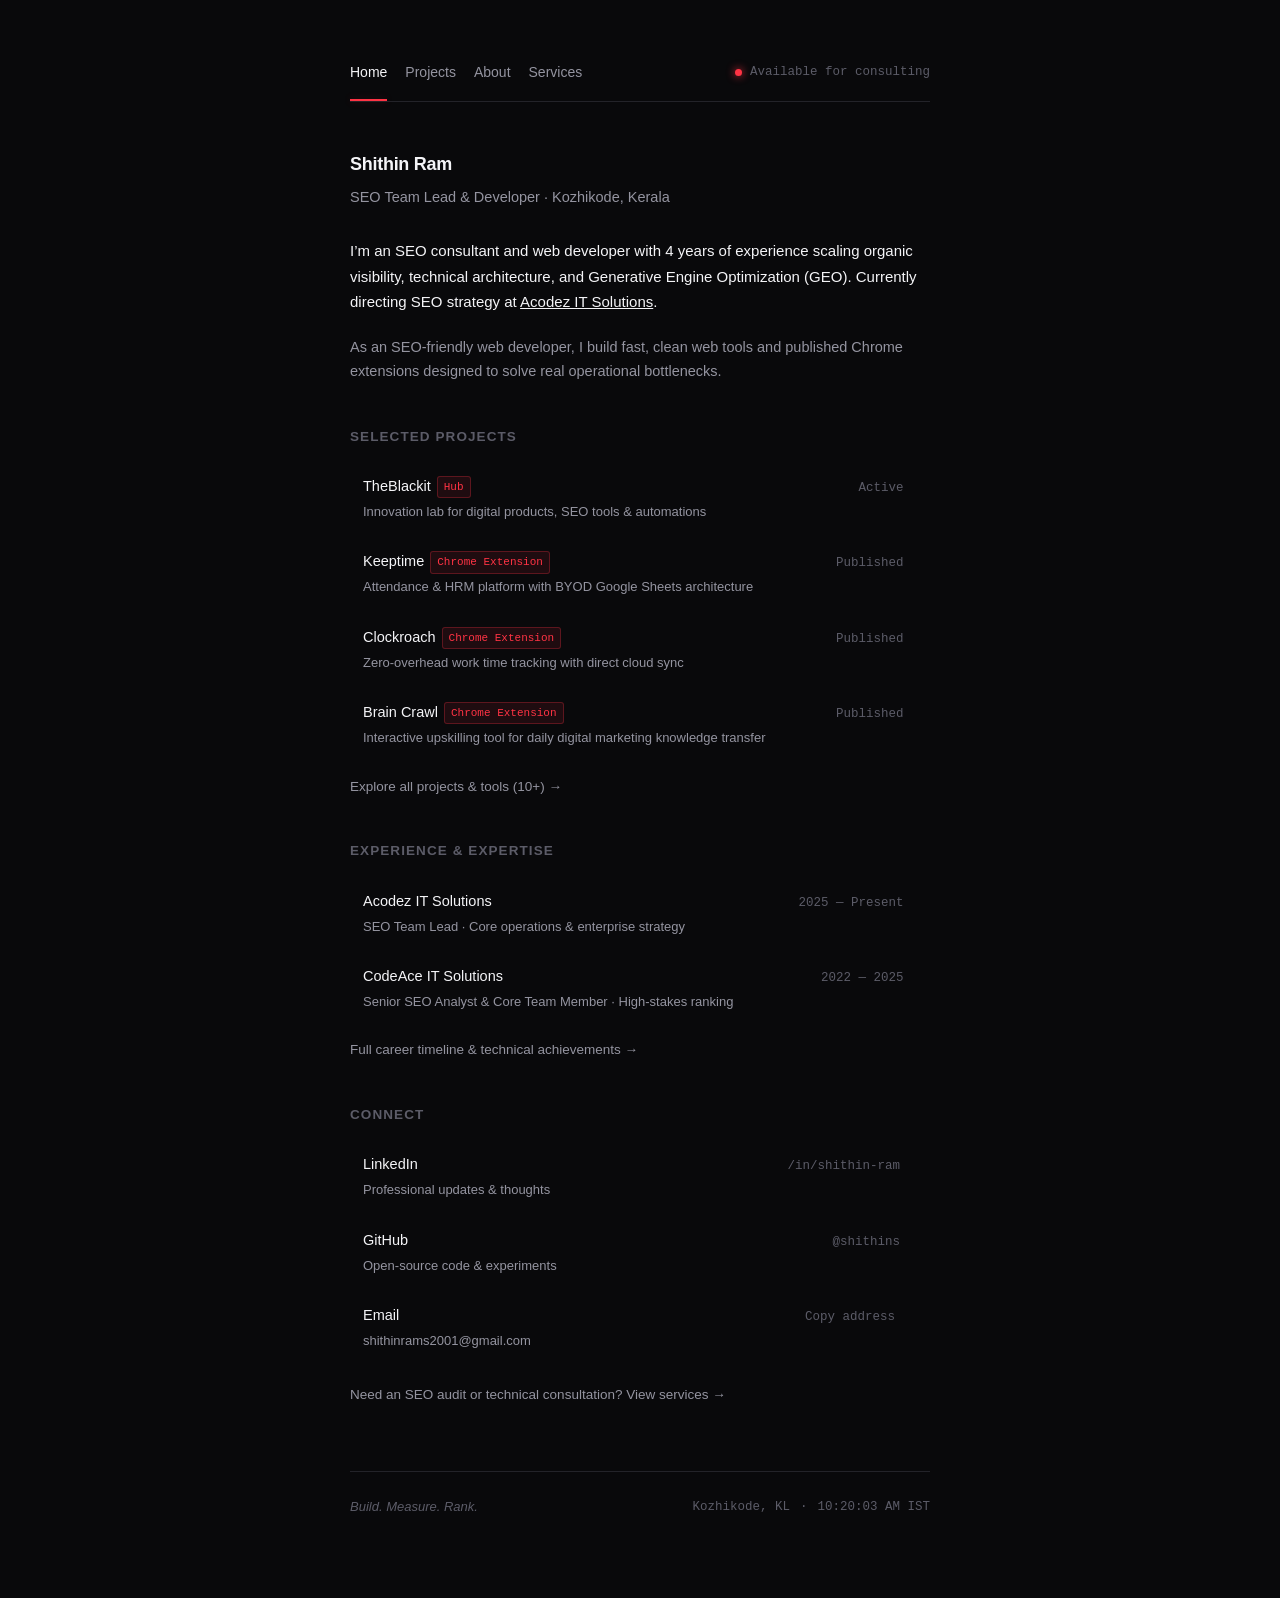
==== index.html @ 5d9d6dfb "Initial commit: Minimalist portfolio & SEO authority website" ====
<!DOCTYPE html>
<html lang="en">
<head>
  <meta charset="UTF-8">
  <meta name="viewport" content="width=device-width, initial-scale=1.0">
  <title>Shithin Ram — SEO Consultant &amp; Web Developer</title>
  <meta name="description" content="SEO consultant and web developer based in Kerala. Specializing in technical SEO, Core Web Vitals, Generative Engine Optimization (GEO), and building lightweight web tools.">
  <meta name="keywords" content="SEO Expert in Kerala, SEO Consultant, Best SEO Expert in Kerala, Website developer, SEO-friendly web developer, Technical SEO Kerala">
  <meta name="author" content="Shithin Ram S">
  <meta name="robots" content="index, follow, max-snippet:-1, max-image-preview:large, max-video-preview:-1">
  
  <!-- Canonical & Social Meta -->
  <link rel="canonical" href="https://shithin.com/">
  <meta property="og:locale" content="en_US">
  <meta property="og:type" content="website">
  <meta property="og:title" content="Shithin Ram — SEO Consultant &amp; Web Developer">
  <meta property="og:description" content="SEO consultant and web developer based in Kerala. Specializing in technical SEO, Core Web Vitals, Generative Engine Optimization (GEO), and building lightweight web tools.">
  <meta property="og:url" content="https://shithin.com/">
  <meta property="og:site_name" content="Shithin Ram">
  
  <meta name="twitter:card" content="summary">
  <meta name="twitter:title" content="Shithin Ram — SEO Consultant &amp; Web Developer">
  <meta name="twitter:description" content="SEO consultant and web developer based in Kerala. Specializing in technical SEO, Core Web Vitals, Generative Engine Optimization (GEO), and building lightweight web tools.">
  
  <link rel="icon" type="image/svg+xml" href="assets/favicon.svg">
  <link rel="stylesheet" href="css/style.css">

  <!-- JSON-LD Structured Data for Search Engines & GEO -->
  <script type="application/ld+json">
  {
    "@context": "https://schema.org",
    "@graph": [
      {
        "@type": "Person",
        "@id": "https://shithin.com/#person",
        "name": "Shithin Ram",
        "jobTitle": "SEO Consultant & Web Developer",
        "description": "SEO consultant and web developer based in Kerala with 4 years of experience in technical SEO, Core Web Vitals, and AI search optimization.",
        "url": "https://shithin.com",
        "address": {
          "@type": "PostalAddress",
          "addressLocality": "Kozhikode",
          "addressRegion": "Kerala",
          "addressCountry": "India"
        },
        "sameAs": [
          "https://github.com/shithins/",
          "https://www.linkedin.com/in/shithin-ram-158327246/"
        ],
        "knowsAbout": [
          "Search Engine Optimization",
          "Technical SEO",
          "Generative Engine Optimization",
          "Core Web Vitals",
          "Web Development",
          "Chrome Extension Development"
        ]
      },
      {
        "@type": "WebSite",
        "@id": "https://shithin.com/#website",
        "url": "https://shithin.com",
        "name": "Shithin Ram",
        "description": "SEO consultant and web developer based in Kerala.",
        "publisher": {
          "@id": "https://shithin.com/#person"
        }
      }
    ]
  }
  </script>
</head>
<body>

  <main>
    <!-- Navigation -->
    <nav class="site-nav" aria-label="Main Navigation">
      <ul class="nav-links">
        <li><a href="index.html" class="nav-link active">Home</a></li>
        <li><a href="projects.html" class="nav-link">Projects</a></li>
        <li><a href="about.html" class="nav-link">About</a></li>
        <li><a href="services.html" class="nav-link">Services</a></li>
      </ul>
      <div class="nav-status">
        <span class="pulse-dot" aria-hidden="true"></span>
        <span>Available for consulting</span>
      </div>
    </nav>

    <!-- Header / Hero -->
    <header>
      <h1>Shithin Ram</h1>
      <p class="subtitle">
        SEO Team Lead &amp; Developer · Kozhikode, Kerala
      </p>
    </header>

    <!-- Minimal Intro -->
    <section aria-labelledby="intro-heading">
      <p class="lead">
        I’m an <strong>SEO consultant</strong> and <strong>web developer</strong> with 4 years of experience scaling organic visibility, technical architecture, and Generative Engine Optimization (GEO). Currently directing SEO strategy at <a href="https://acodez.in" target="_blank" rel="noopener noreferrer">Acodez IT Solutions</a>.
      </p>
      <p>
        As an SEO-friendly web developer, I build fast, clean web tools and published Chrome extensions designed to solve real operational bottlenecks.
      </p>
    </section>

    <!-- Selected Highlights -->
    <section aria-labelledby="selected-projects-heading">
      <h2 id="selected-projects-heading" class="section-title">Selected Projects</h2>
      <ul class="item-list">
        <li>
          <a href="projects.html#theblackit" class="item-row">
            <div class="item-left">
              <span class="item-title">
                TheBlackit
                <span class="item-tag">Hub</span>
              </span>
              <span class="item-subtitle">Innovation lab for digital products, SEO tools &amp; automations</span>
            </div>
            <div class="item-right">
              <span>Active</span>
              <span class="item-arrow">→</span>
            </div>
          </a>
        </li>
        <li>
          <a href="projects.html#keeptime" class="item-row">
            <div class="item-left">
              <span class="item-title">
                Keeptime
                <span class="item-tag">Chrome Extension</span>
              </span>
              <span class="item-subtitle">Attendance &amp; HRM platform with BYOD Google Sheets architecture</span>
            </div>
            <div class="item-right">
              <span>Published</span>
              <span class="item-arrow">→</span>
            </div>
          </a>
        </li>
        <li>
          <a href="projects.html#clockroach" class="item-row">
            <div class="item-left">
              <span class="item-title">
                Clockroach
                <span class="item-tag">Chrome Extension</span>
              </span>
              <span class="item-subtitle">Zero-overhead work time tracking with direct cloud sync</span>
            </div>
            <div class="item-right">
              <span>Published</span>
              <span class="item-arrow">→</span>
            </div>
          </a>
        </li>
        <li>
          <a href="projects.html#brain-crawl" class="item-row">
            <div class="item-left">
              <span class="item-title">
                Brain Crawl
                <span class="item-tag">Chrome Extension</span>
              </span>
              <span class="item-subtitle">Interactive upskilling tool for daily digital marketing knowledge transfer</span>
            </div>
            <div class="item-right">
              <span>Published</span>
              <span class="item-arrow">→</span>
            </div>
          </a>
        </li>
      </ul>

      <div class="section-action">
        <a href="projects.html" class="action-link">
          Explore all projects &amp; tools (10+) →
        </a>
      </div>
    </section>

    <!-- Experience & Background Teaser -->
    <section aria-labelledby="experience-heading">
      <h2 id="experience-heading" class="section-title">Experience &amp; Expertise</h2>
      <ul class="item-list">
        <li>
          <a href="about.html" class="item-row">
            <div class="item-left">
              <span class="item-title">Acodez IT Solutions</span>
              <span class="item-subtitle">SEO Team Lead · Core operations &amp; enterprise strategy</span>
            </div>
            <div class="item-right">
              <span>2025 — Present</span>
              <span class="item-arrow">→</span>
            </div>
          </a>
        </li>
        <li>
          <a href="about.html" class="item-row">
            <div class="item-left">
              <span class="item-title">CodeAce IT Solutions</span>
              <span class="item-subtitle">Senior SEO Analyst &amp; Core Team Member · High-stakes ranking</span>
            </div>
            <div class="item-right">
              <span>2022 — 2025</span>
              <span class="item-arrow">→</span>
            </div>
          </a>
        </li>
      </ul>

      <div class="section-action">
        <a href="about.html" class="action-link">
          Full career timeline &amp; technical achievements →
        </a>
      </div>
    </section>

    <!-- Connect / Contact -->
    <section aria-labelledby="connect-heading">
      <h2 id="connect-heading" class="section-title">Connect</h2>
      <ul class="item-list">
        <li>
          <a href="https://www.linkedin.com/in/shithin-ram-158327246/" target="_blank" rel="noopener noreferrer" class="item-row">
            <div class="item-left">
              <span class="item-title">LinkedIn</span>
              <span class="item-subtitle">Professional updates &amp; thoughts</span>
            </div>
            <div class="item-right">
              <span>/in/shithin-ram</span>
              <span class="item-arrow">↗</span>
            </div>
          </a>
        </li>
        <li>
          <a href="https://github.com/shithins/" target="_blank" rel="noopener noreferrer" class="item-row">
            <div class="item-left">
              <span class="item-title">GitHub</span>
              <span class="item-subtitle">Open-source code &amp; experiments</span>
            </div>
            <div class="item-right">
              <span>@shithins</span>
              <span class="item-arrow">↗</span>
            </div>
          </a>
        </li>
        <li>
          <a href="mailto:shithinrams2001@gmail.com" class="item-row" data-copy="shithinrams2001@gmail.com" data-label="email address">
            <div class="item-left">
              <span class="item-title">Email</span>
              <span class="item-subtitle">shithinrams2001@gmail.com</span>
            </div>
            <div class="item-right">
              <span>Copy address</span>
              <span class="item-arrow">📋</span>
            </div>
          </a>
        </li>
      </ul>

      <div class="section-action" style="margin-top: 20px;">
        <a href="services.html" class="action-link">
          Need an SEO audit or technical consultation? View services →
        </a>
      </div>
    </section>

    <!-- Minimal Footer -->
    <footer>
      <p class="footer-quote">Build. Measure. Rank.</p>
      <div class="footer-right">
        <span>Kozhikode, KL</span>
        <span>·</span>
        <span class="footer-clock" id="kerala-clock">--:-- IST</span>
      </div>
    </footer>
  </main>

  <!-- Toast Notification -->
  <div id="toast" role="status" aria-live="polite"></div>

  <script src="js/main.js"></script>
</body>
</html>
---- css/style.css ----
/* ==========================================================================
   Shithin Ram — Personal Website & Portfolio
   Theme: Minimalist Obsidian & Crimson Red
   ========================================================================== */

:root {
  --bg: #09090b;
  --bg-subtle: #111114;
  --surface: #16161a;
  --surface-hover: #1c1c22;
  --border: #232329;
  --border-hover: #35353e;
  --text: #f4f4f7;
  --text-muted: #9494a0;
  --text-faint: #5c5c68;
  --accent-red: #ff3344;
  --accent-red-hover: #ff4d5c;
  --accent-red-faint: rgba(255, 51, 68, 0.09);
  --accent-red-border: rgba(255, 51, 68, 0.28);
  --accent-red-glow: rgba(255, 51, 68, 0.2);
  --font-sans: -apple-system, BlinkMacSystemFont, "Segoe UI", Roboto, "Helvetica Neue", Arial, sans-serif;
  --font-mono: ui-monospace, SFMono-Regular, Menlo, Monaco, Consolas, monospace;
  --max-width: 580px;
  --transition: all 0.18s cubic-bezier(0.16, 1, 0.3, 1);
}

*, *::before, *::after {
  box-sizing: border-box;
  margin: 0;
  padding: 0;
}

html {
  background-color: var(--bg);
  color: var(--text);
  font-family: var(--font-sans);
  font-size: 15px;
  line-height: 1.65;
  -webkit-font-smoothing: antialiased;
  -moz-osx-font-smoothing: grayscale;
  text-rendering: optimizeLegibility;
}

body {
  min-height: 100vh;
  padding: 60px 24px 80px;
  display: flex;
  flex-direction: column;
}

main {
  max-width: var(--max-width);
  width: 100%;
  margin: 0 auto;
  flex: 1;
}

/* --------------------------------------------------------------------------
   Top Navigation
   -------------------------------------------------------------------------- */
.site-nav {
  display: flex;
  align-items: center;
  justify-content: space-between;
  margin-bottom: 48px;
  padding-bottom: 16px;
  border-bottom: 1px solid var(--border);
}

.nav-links {
  display: flex;
  align-items: center;
  gap: 18px;
  list-style: none;
}

.nav-link {
  color: var(--text-muted);
  text-decoration: none;
  font-size: 14px;
  font-weight: 500;
  transition: var(--transition);
  position: relative;
  padding: 4px 0;
}

.nav-link:hover {
  color: var(--text);
}

.nav-link.active {
  color: var(--text);
}

.nav-link.active::after {
  content: "";
  position: absolute;
  bottom: -17px;
  left: 0;
  right: 0;
  height: 2px;
  background-color: var(--accent-red);
  box-shadow: 0 0 8px var(--accent-red-glow);
}

.nav-status {
  display: flex;
  align-items: center;
  gap: 8px;
  font-size: 12.5px;
  color: var(--text-faint);
  font-family: var(--font-mono);
}

.pulse-dot {
  width: 7px;
  height: 7px;
  border-radius: 50%;
  background-color: var(--accent-red);
  box-shadow: 0 0 8px var(--accent-red);
  animation: pulse-ring 2.4s infinite ease-in-out;
}

@keyframes pulse-ring {
  0% {
    transform: scale(0.95);
    box-shadow: 0 0 0 0 rgba(255, 51, 68, 0.7);
  }
  70% {
    transform: scale(1.1);
    box-shadow: 0 0 0 6px rgba(255, 51, 68, 0);
  }
  100% {
    transform: scale(0.95);
    box-shadow: 0 0 0 0 rgba(255, 51, 68, 0);
  }
}

/* --------------------------------------------------------------------------
   Typography & Sections
   -------------------------------------------------------------------------- */
h1 {
  font-size: 18px;
  font-weight: 600;
  letter-spacing: -0.015em;
  color: var(--text);
  margin-bottom: 6px;
}

.subtitle {
  font-size: 14.5px;
  color: var(--text-muted);
  margin-bottom: 28px;
}

.subtitle a {
  color: var(--text);
  text-decoration: none;
  border-bottom: 1px solid var(--border-hover);
  transition: var(--transition);
}

.subtitle a:hover {
  border-color: var(--accent-red);
  color: var(--accent-red);
}

h2.section-title {
  font-size: 13.5px;
  text-transform: uppercase;
  letter-spacing: 0.08em;
  font-weight: 600;
  color: var(--text-faint);
  margin-top: 42px;
  margin-bottom: 16px;
}

p {
  color: var(--text-muted);
  font-size: 14.5px;
  line-height: 1.7;
  margin-bottom: 20px;
}

p.lead {
  color: var(--text);
  font-size: 15px;
}

p strong {
  color: var(--text);
  font-weight: 500;
}

a {
  color: inherit;
  transition: var(--transition);
}

.accent-text {
  color: var(--accent-red);
}

/* --------------------------------------------------------------------------
   Item Lists (ilyasy & far.hn style minimal rows)
   -------------------------------------------------------------------------- */
.item-list {
  list-style: none;
  display: flex;
  flex-direction: column;
  gap: 6px;
}

.item-row {
  display: flex;
  justify-content: space-between;
  align-items: baseline;
  padding: 10px 12px;
  border-radius: 6px;
  text-decoration: none;
  transition: var(--transition);
  background-color: transparent;
  border: 1px solid transparent;
}

.item-row:hover {
  background-color: var(--bg-subtle);
  border-color: var(--border);
}

.item-left {
  display: flex;
  flex-direction: column;
  gap: 2px;
}

.item-title {
  font-size: 14.5px;
  font-weight: 500;
  color: var(--text);
  display: inline-flex;
  align-items: center;
  gap: 6px;
}

.item-row:hover .item-title {
  color: var(--accent-red);
}

.item-tag {
  font-size: 11px;
  font-family: var(--font-mono);
  padding: 1px 6px;
  border-radius: 3px;
  background-color: var(--accent-red-faint);
  color: var(--accent-red);
  border: 1px solid var(--accent-red-border);
}

.item-subtitle {
  font-size: 13px;
  color: var(--text-muted);
}

.item-right {
  font-size: 12.5px;
  color: var(--text-faint);
  font-family: var(--font-mono);
  white-space: nowrap;
  margin-left: 16px;
  text-align: right;
  display: flex;
  align-items: center;
  gap: 6px;
}

.item-arrow {
  display: inline-block;
  opacity: 0;
  transform: translateX(-4px);
  transition: var(--transition);
  color: var(--accent-red);
}

.item-row:hover .item-arrow {
  opacity: 1;
  transform: translateX(0);
}

/* Section Link Footer */
.section-action {
  margin-top: 14px;
  margin-bottom: 10px;
}

.action-link {
  display: inline-flex;
  align-items: center;
  gap: 6px;
  font-size: 13.5px;
  color: var(--text-muted);
  text-decoration: none;
  font-weight: 500;
  transition: var(--transition);
}

.action-link:hover {
  color: var(--accent-red);
  transform: translateX(2px);
}

/* --------------------------------------------------------------------------
   Cards & Content Blocks (for Projects, About, Services)
   -------------------------------------------------------------------------- */
.project-card {
  padding: 16px 18px;
  border-radius: 8px;
  background-color: var(--bg-subtle);
  border: 1px solid var(--border);
  margin-bottom: 14px;
  transition: var(--transition);
}

.project-card:hover {
  border-color: var(--border-hover);
  background-color: var(--surface);
}

.project-header {
  display: flex;
  align-items: center;
  justify-content: space-between;
  margin-bottom: 8px;
}

.project-name {
  font-size: 15px;
  font-weight: 600;
  color: var(--text);
  display: flex;
  align-items: center;
  gap: 8px;
}

.project-badge {
  font-size: 11px;
  font-family: var(--font-mono);
  color: var(--accent-red);
  background: var(--accent-red-faint);
  padding: 2px 7px;
  border-radius: 4px;
  border: 1px solid var(--accent-red-border);
}

.project-desc {
  font-size: 13.5px;
  color: var(--text-muted);
  line-height: 1.6;
  margin-bottom: 12px;
}

.project-tech {
  display: flex;
  flex-wrap: wrap;
  gap: 6px;
  margin-bottom: 8px;
}

.tech-pill {
  font-size: 11.5px;
  color: var(--text-faint);
  background-color: var(--bg);
  border: 1px solid var(--border);
  padding: 2px 8px;
  border-radius: 4px;
  font-family: var(--font-mono);
}

.project-links {
  display: flex;
  align-items: center;
  gap: 14px;
  font-size: 12.5px;
}

.project-link {
  color: var(--text-muted);
  text-decoration: none;
  display: inline-flex;
  align-items: center;
  gap: 4px;
}

.project-link:hover {
  color: var(--accent-red);
}

/* --------------------------------------------------------------------------
   Timeline (Experience & About)
   -------------------------------------------------------------------------- */
.timeline {
  display: flex;
  flex-direction: column;
  gap: 24px;
  margin-top: 16px;
  margin-bottom: 32px;
  position: relative;
  padding-left: 18px;
}

.timeline::before {
  content: "";
  position: absolute;
  top: 6px;
  bottom: 6px;
  left: 3px;
  width: 1px;
  background-color: var(--border);
}

.timeline-item {
  position: relative;
}

.timeline-item::before {
  content: "";
  position: absolute;
  left: -19px;
  top: 6px;
  width: 7px;
  height: 7px;
  border-radius: 50%;
  background-color: var(--border-hover);
  border: 1px solid var(--bg);
  transition: var(--transition);
}

.timeline-item.active::before {
  background-color: var(--accent-red);
  box-shadow: 0 0 6px var(--accent-red);
}

.timeline-role {
  font-size: 15px;
  font-weight: 600;
  color: var(--text);
  margin-bottom: 2px;
}

.timeline-company {
  font-size: 13.5px;
  color: var(--text-muted);
  margin-bottom: 6px;
}

.timeline-date {
  font-size: 12px;
  color: var(--text-faint);
  font-family: var(--font-mono);
  margin-bottom: 10px;
}

.timeline-points {
  list-style: none;
  display: flex;
  flex-direction: column;
  gap: 6px;
}

.timeline-points li {
  font-size: 13.5px;
  color: var(--text-muted);
  line-height: 1.6;
  position: relative;
  padding-left: 14px;
}

.timeline-points li::before {
  content: "—";
  position: absolute;
  left: 0;
  color: var(--text-faint);
}

/* --------------------------------------------------------------------------
   Skills Grid & Services List
   -------------------------------------------------------------------------- */
.skills-group {
  margin-bottom: 28px;
}

.skills-group-title {
  font-size: 13.5px;
  font-weight: 600;
  color: var(--text);
  margin-bottom: 8px;
  display: flex;
  align-items: center;
  gap: 8px;
}

.skills-tags {
  display: flex;
  flex-wrap: wrap;
  gap: 6px;
}

.skill-tag {
  font-size: 12px;
  color: var(--text-muted);
  background-color: var(--bg-subtle);
  border: 1px solid var(--border);
  padding: 4px 10px;
  border-radius: 5px;
  transition: var(--transition);
}

.skill-tag:hover {
  border-color: var(--accent-red-border);
  color: var(--text);
}

/* Service Offering Card */
.service-block {
  padding: 18px 20px;
  border-radius: 8px;
  background-color: var(--bg-subtle);
  border: 1px solid var(--border);
  margin-bottom: 16px;
}

.service-title {
  font-size: 15px;
  font-weight: 600;
  color: var(--text);
  margin-bottom: 6px;
}

.service-desc {
  font-size: 13.5px;
  color: var(--text-muted);
  margin-bottom: 12px;
  line-height: 1.6;
}

.service-deliverables {
  list-style: none;
  display: flex;
  flex-direction: column;
  gap: 5px;
  font-size: 13px;
  color: var(--text-faint);
}

.service-deliverables li {
  position: relative;
  padding-left: 16px;
}

.service-deliverables li::before {
  content: "✓";
  position: absolute;
  left: 0;
  color: var(--accent-red);
  font-size: 11px;
}

/* --------------------------------------------------------------------------
   Contact & Connect Row
   -------------------------------------------------------------------------- */
.contact-box {
  background-color: var(--bg-subtle);
  border: 1px solid var(--border);
  border-radius: 8px;
  padding: 18px 20px;
  margin-top: 24px;
}

.contact-row {
  display: flex;
  align-items: center;
  justify-content: space-between;
  gap: 12px;
}

.contact-info {
  display: flex;
  flex-direction: column;
  gap: 2px;
}

.contact-label {
  font-size: 12px;
  font-family: var(--font-mono);
  color: var(--text-faint);
  text-transform: uppercase;
  letter-spacing: 0.05em;
}

.contact-value {
  font-size: 14px;
  font-weight: 500;
  color: var(--text);
}

.copy-btn {
  background: var(--surface);
  border: 1px solid var(--border);
  color: var(--text-muted);
  padding: 6px 12px;
  border-radius: 5px;
  font-size: 12.5px;
  font-family: var(--font-sans);
  cursor: pointer;
  transition: var(--transition);
  display: inline-flex;
  align-items: center;
  gap: 6px;
}

.copy-btn:hover {
  background: var(--surface-hover);
  border-color: var(--accent-red-border);
  color: var(--accent-red);
}

/* --------------------------------------------------------------------------
   Footer
   -------------------------------------------------------------------------- */
footer {
  max-width: var(--max-width);
  width: 100%;
  margin: 64px auto 0;
  padding-top: 24px;
  border-top: 1px solid var(--border);
  display: flex;
  align-items: center;
  justify-content: space-between;
  font-size: 13px;
  color: var(--text-faint);
}

.footer-quote {
  font-style: italic;
  font-size: 13px;
  color: var(--text-faint);
  margin: 0;
}

.footer-right {
  display: flex;
  align-items: center;
  gap: 10px;
  font-family: var(--font-mono);
  font-size: 12.5px;
}

.footer-clock {
  display: inline-flex;
  align-items: center;
  gap: 6px;
}

/* --------------------------------------------------------------------------
   Toast Notification
   -------------------------------------------------------------------------- */
#toast {
  position: fixed;
  bottom: 24px;
  left: 50%;
  transform: translateX(-50%) translateY(30px);
  background-color: var(--surface);
  border: 1px solid var(--accent-red-border);
  color: var(--text);
  padding: 8px 16px;
  border-radius: 6px;
  font-size: 13px;
  box-shadow: 0 8px 24px rgba(0, 0, 0, 0.6), 0 0 12px var(--accent-red-glow);
  opacity: 0;
  pointer-events: none;
  transition: all 0.25s cubic-bezier(0.16, 1, 0.3, 1);
  z-index: 100;
  display: flex;
  align-items: center;
  gap: 8px;
}

#toast.show {
  opacity: 1;
  transform: translateX(-50%) translateY(0);
}

/* --------------------------------------------------------------------------
   Responsive Layout
   -------------------------------------------------------------------------- */
@media (max-width: 540px) {
  body {
    padding: 36px 18px 60px;
  }

  .site-nav {
    flex-direction: column;
    align-items: flex-start;
    gap: 14px;
    margin-bottom: 36px;
  }

  .nav-links {
    width: 100%;
    justify-content: space-between;
    gap: 12px;
  }

  .item-row {
    flex-direction: column;
    align-items: flex-start;
    gap: 4px;
  }

  .item-right {
    margin-left: 0;
    margin-top: 4px;
  }

  .project-header {
    flex-direction: column;
    align-items: flex-start;
    gap: 6px;
  }

  footer {
    flex-direction: column;
    align-items: flex-start;
    gap: 12px;
  }
}
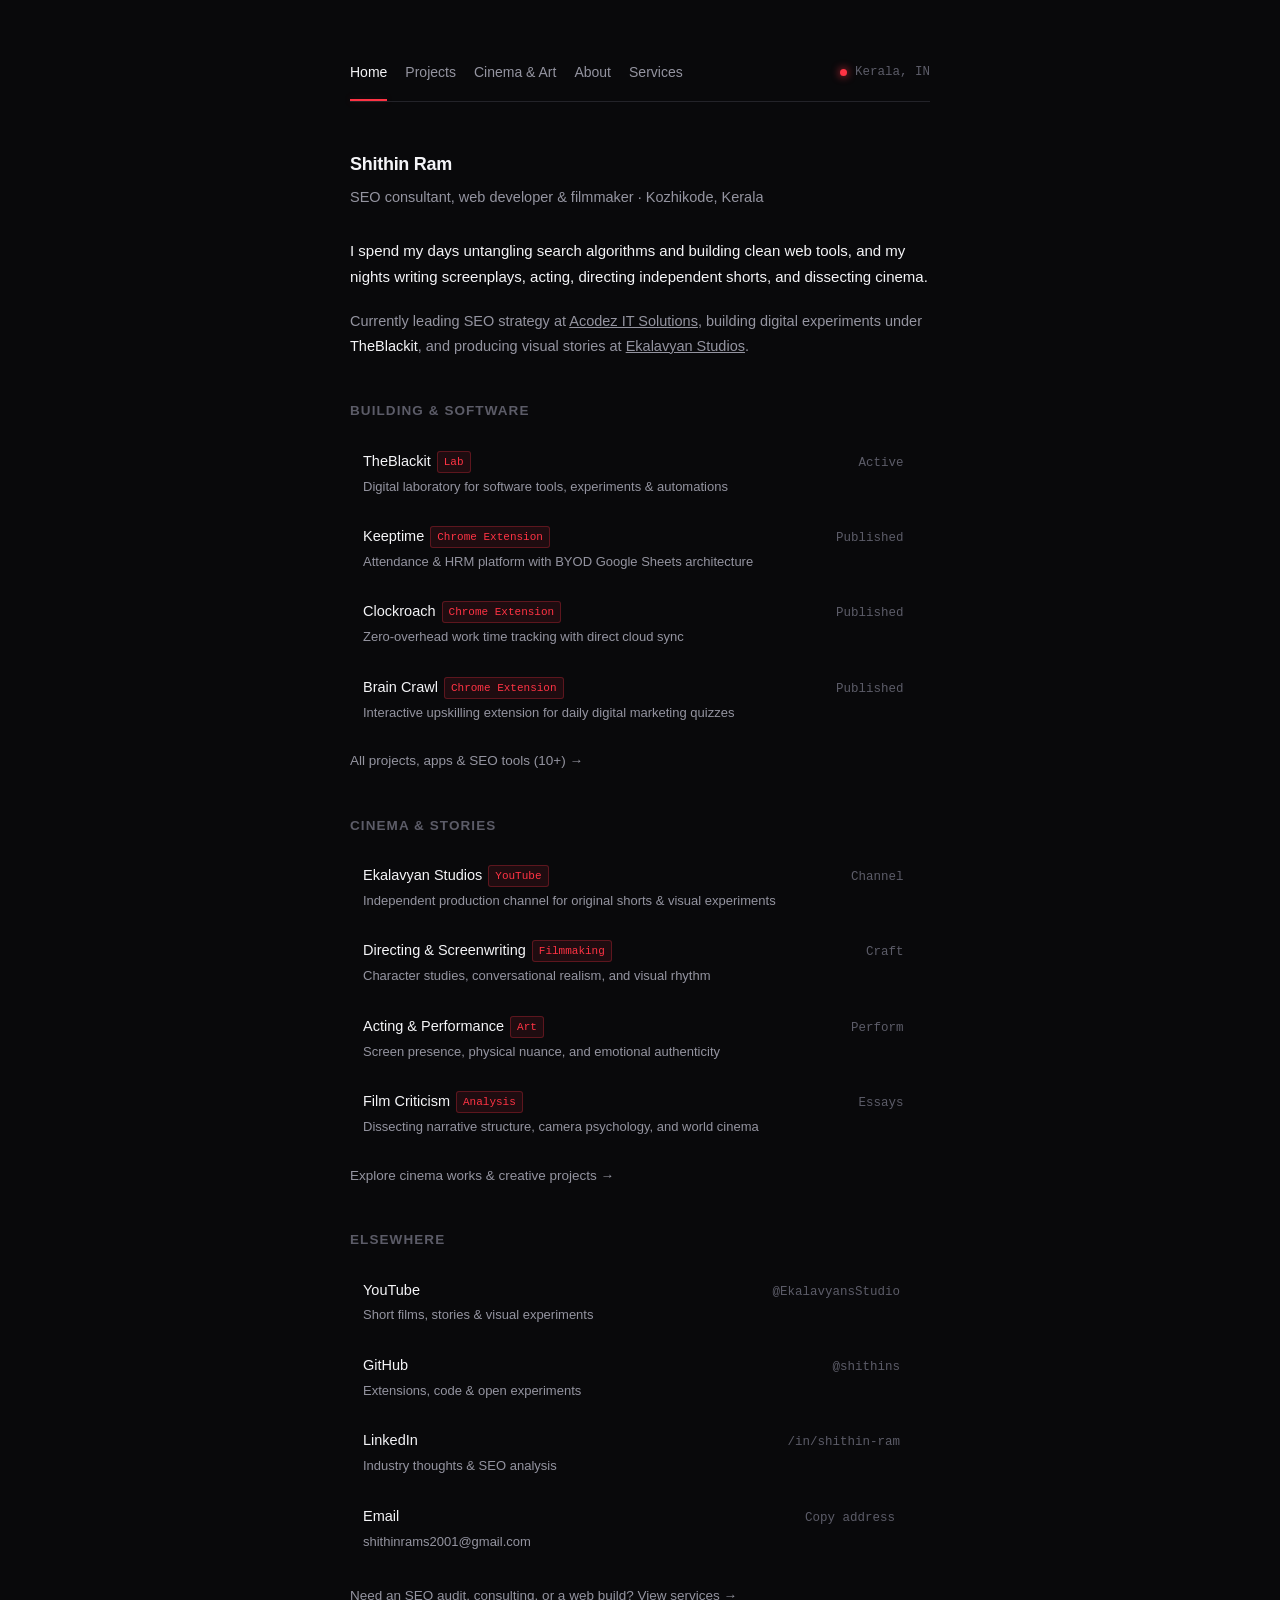
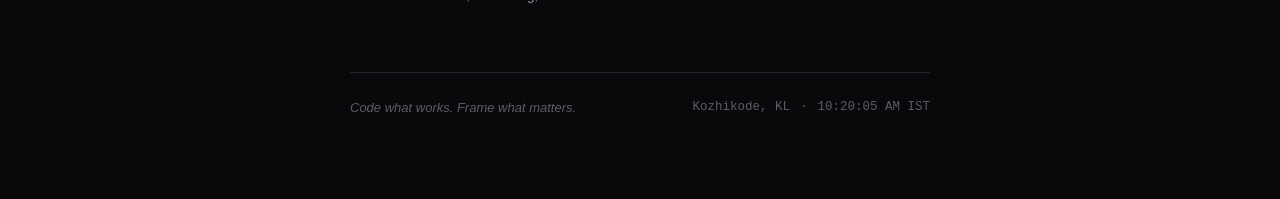
==== commit bd7b47c4: "Redesign: Personal portfolio with Cinema & Artistic Works, Ekalavyan Studios, and authentic human vo" ====
--- a/index.html
+++ b/index.html
@@ -3,9 +3,9 @@
 <head>
   <meta charset="UTF-8">
   <meta name="viewport" content="width=device-width, initial-scale=1.0">
-  <title>Shithin Ram — SEO Consultant &amp; Web Developer</title>
-  <meta name="description" content="SEO consultant and web developer based in Kerala. Specializing in technical SEO, Core Web Vitals, Generative Engine Optimization (GEO), and building lightweight web tools.">
-  <meta name="keywords" content="SEO Expert in Kerala, SEO Consultant, Best SEO Expert in Kerala, Website developer, SEO-friendly web developer, Technical SEO Kerala">
+  <title>Shithin Ram — SEO Consultant, Developer &amp; Filmmaker</title>
+  <meta name="description" content="Personal website of an SEO consultant, web developer, and filmmaker based in Kerala. Building lightweight software tools and visual stories.">
+  <meta name="keywords" content="SEO Expert in Kerala, SEO Consultant, Best SEO Expert in Kerala, Website developer, SEO-friendly web developer, Ekalavyan Studios, Malayalam cinema">
   <meta name="author" content="Shithin Ram S">
   <meta name="robots" content="index, follow, max-snippet:-1, max-image-preview:large, max-video-preview:-1">
   
@@ -13,19 +13,19 @@
   <link rel="canonical" href="https://shithin.com/">
   <meta property="og:locale" content="en_US">
   <meta property="og:type" content="website">
-  <meta property="og:title" content="Shithin Ram — SEO Consultant &amp; Web Developer">
-  <meta property="og:description" content="SEO consultant and web developer based in Kerala. Specializing in technical SEO, Core Web Vitals, Generative Engine Optimization (GEO), and building lightweight web tools.">
+  <meta property="og:title" content="Shithin Ram — SEO Consultant, Developer &amp; Filmmaker">
+  <meta property="og:description" content="Personal website of an SEO consultant, web developer, and filmmaker based in Kerala. Building lightweight software tools and visual stories.">
   <meta property="og:url" content="https://shithin.com/">
   <meta property="og:site_name" content="Shithin Ram">
   
   <meta name="twitter:card" content="summary">
-  <meta name="twitter:title" content="Shithin Ram — SEO Consultant &amp; Web Developer">
-  <meta name="twitter:description" content="SEO consultant and web developer based in Kerala. Specializing in technical SEO, Core Web Vitals, Generative Engine Optimization (GEO), and building lightweight web tools.">
+  <meta name="twitter:title" content="Shithin Ram — SEO Consultant, Developer &amp; Filmmaker">
+  <meta name="twitter:description" content="Personal website of an SEO consultant, web developer, and filmmaker based in Kerala. Building lightweight software tools and visual stories.">
   
   <link rel="icon" type="image/svg+xml" href="assets/favicon.svg">
   <link rel="stylesheet" href="css/style.css">
 
-  <!-- JSON-LD Structured Data for Search Engines & GEO -->
+  <!-- JSON-LD Structured Data -->
   <script type="application/ld+json">
   {
     "@context": "https://schema.org",
@@ -34,8 +34,8 @@
         "@type": "Person",
         "@id": "https://shithin.com/#person",
         "name": "Shithin Ram",
-        "jobTitle": "SEO Consultant & Web Developer",
-        "description": "SEO consultant and web developer based in Kerala with 4 years of experience in technical SEO, Core Web Vitals, and AI search optimization.",
+        "jobTitle": "SEO Consultant, Web Developer & Filmmaker",
+        "description": "SEO consultant, developer, actor, and director based in Kerala. Directing SEO strategy at Acodez and creating films at Ekalavyan Studios.",
         "url": "https://shithin.com",
         "address": {
           "@type": "PostalAddress",
@@ -44,16 +44,18 @@
           "addressCountry": "India"
         },
         "sameAs": [
+          "https://www.youtube.com/@EkalavyansStudio",
           "https://github.com/shithins/",
           "https://www.linkedin.com/in/shithin-ram-158327246/"
         ],
         "knowsAbout": [
           "Search Engine Optimization",
           "Technical SEO",
-          "Generative Engine Optimization",
-          "Core Web Vitals",
           "Web Development",
-          "Chrome Extension Development"
+          "Chrome Extensions",
+          "Film Direction",
+          "Screenwriting",
+          "Film Criticism"
         ]
       },
       {
@@ -61,7 +63,6 @@
         "@id": "https://shithin.com/#website",
         "url": "https://shithin.com",
         "name": "Shithin Ram",
-        "description": "SEO consultant and web developer based in Kerala.",
         "publisher": {
           "@id": "https://shithin.com/#person"
         }
@@ -78,12 +79,13 @@
       <ul class="nav-links">
         <li><a href="index.html" class="nav-link active">Home</a></li>
         <li><a href="projects.html" class="nav-link">Projects</a></li>
+        <li><a href="cinema.html" class="nav-link">Cinema &amp; Art</a></li>
         <li><a href="about.html" class="nav-link">About</a></li>
         <li><a href="services.html" class="nav-link">Services</a></li>
       </ul>
       <div class="nav-status">
         <span class="pulse-dot" aria-hidden="true"></span>
-        <span>Available for consulting</span>
+        <span>Kerala, IN</span>
       </div>
     </nav>
 
@@ -91,32 +93,32 @@
     <header>
       <h1>Shithin Ram</h1>
       <p class="subtitle">
-        SEO Team Lead &amp; Developer · Kozhikode, Kerala
+        SEO consultant, web developer &amp; filmmaker · Kozhikode, Kerala
       </p>
     </header>
 
-    <!-- Minimal Intro -->
+    <!-- Personal Intro -->
     <section aria-labelledby="intro-heading">
       <p class="lead">
-        I’m an <strong>SEO consultant</strong> and <strong>web developer</strong> with 4 years of experience scaling organic visibility, technical architecture, and Generative Engine Optimization (GEO). Currently directing SEO strategy at <a href="https://acodez.in" target="_blank" rel="noopener noreferrer">Acodez IT Solutions</a>.
+        I spend my days untangling search algorithms and building clean web tools, and my nights writing screenplays, acting, directing independent shorts, and dissecting cinema.
       </p>
       <p>
-        As an SEO-friendly web developer, I build fast, clean web tools and published Chrome extensions designed to solve real operational bottlenecks.
+        Currently leading SEO strategy at <a href="https://acodez.in" target="_blank" rel="noopener noreferrer">Acodez IT Solutions</a>, building digital experiments under <strong>TheBlackit</strong>, and producing visual stories at <a href="https://www.youtube.com/@EkalavyansStudio" target="_blank" rel="noopener noreferrer">Ekalavyan Studios</a>.
       </p>
     </section>
 
-    <!-- Selected Highlights -->
-    <section aria-labelledby="selected-projects-heading">
-      <h2 id="selected-projects-heading" class="section-title">Selected Projects</h2>
+    <!-- Building & Software -->
+    <section aria-labelledby="building-heading">
+      <h2 id="building-heading" class="section-title">Building &amp; Software</h2>
       <ul class="item-list">
         <li>
           <a href="projects.html#theblackit" class="item-row">
             <div class="item-left">
               <span class="item-title">
                 TheBlackit
-                <span class="item-tag">Hub</span>
-              </span>
-              <span class="item-subtitle">Innovation lab for digital products, SEO tools &amp; automations</span>
+                <span class="item-tag">Lab</span>
+              </span>
+              <span class="item-subtitle">Digital laboratory for software tools, experiments &amp; automations</span>
             </div>
             <div class="item-right">
               <span>Active</span>
@@ -161,7 +163,7 @@
                 Brain Crawl
                 <span class="item-tag">Chrome Extension</span>
               </span>
-              <span class="item-subtitle">Interactive upskilling tool for daily digital marketing knowledge transfer</span>
+              <span class="item-subtitle">Interactive upskilling extension for daily digital marketing quizzes</span>
             </div>
             <div class="item-right">
               <span>Published</span>
@@ -173,35 +175,71 @@
 
       <div class="section-action">
         <a href="projects.html" class="action-link">
-          Explore all projects &amp; tools (10+) →
+          All projects, apps &amp; SEO tools (10+) →
         </a>
       </div>
     </section>
 
-    <!-- Experience & Background Teaser -->
-    <section aria-labelledby="experience-heading">
-      <h2 id="experience-heading" class="section-title">Experience &amp; Expertise</h2>
+    <!-- Cinema & Artistic Works -->
+    <section aria-labelledby="cinema-heading">
+      <h2 id="cinema-heading" class="section-title">Cinema &amp; Stories</h2>
       <ul class="item-list">
         <li>
-          <a href="about.html" class="item-row">
-            <div class="item-left">
-              <span class="item-title">Acodez IT Solutions</span>
-              <span class="item-subtitle">SEO Team Lead · Core operations &amp; enterprise strategy</span>
-            </div>
-            <div class="item-right">
-              <span>2025 — Present</span>
-              <span class="item-arrow">→</span>
-            </div>
-          </a>
-        </li>
-        <li>
-          <a href="about.html" class="item-row">
-            <div class="item-left">
-              <span class="item-title">CodeAce IT Solutions</span>
-              <span class="item-subtitle">Senior SEO Analyst &amp; Core Team Member · High-stakes ranking</span>
-            </div>
-            <div class="item-right">
-              <span>2022 — 2025</span>
+          <a href="cinema.html#ekalavyan" class="item-row">
+            <div class="item-left">
+              <span class="item-title">
+                Ekalavyan Studios
+                <span class="item-tag">YouTube</span>
+              </span>
+              <span class="item-subtitle">Independent production channel for original shorts &amp; visual experiments</span>
+            </div>
+            <div class="item-right">
+              <span>Channel</span>
+              <span class="item-arrow">→</span>
+            </div>
+          </a>
+        </li>
+        <li>
+          <a href="cinema.html#directing" class="item-row">
+            <div class="item-left">
+              <span class="item-title">
+                Directing &amp; Screenwriting
+                <span class="item-tag">Filmmaking</span>
+              </span>
+              <span class="item-subtitle">Character studies, conversational realism, and visual rhythm</span>
+            </div>
+            <div class="item-right">
+              <span>Craft</span>
+              <span class="item-arrow">→</span>
+            </div>
+          </a>
+        </li>
+        <li>
+          <a href="cinema.html#acting" class="item-row">
+            <div class="item-left">
+              <span class="item-title">
+                Acting &amp; Performance
+                <span class="item-tag">Art</span>
+              </span>
+              <span class="item-subtitle">Screen presence, physical nuance, and emotional authenticity</span>
+            </div>
+            <div class="item-right">
+              <span>Perform</span>
+              <span class="item-arrow">→</span>
+            </div>
+          </a>
+        </li>
+        <li>
+          <a href="cinema.html#criticism" class="item-row">
+            <div class="item-left">
+              <span class="item-title">
+                Film Criticism
+                <span class="item-tag">Analysis</span>
+              </span>
+              <span class="item-subtitle">Dissecting narrative structure, camera psychology, and world cinema</span>
+            </div>
+            <div class="item-right">
+              <span>Essays</span>
               <span class="item-arrow">→</span>
             </div>
           </a>
@@ -209,21 +247,45 @@
       </ul>
 
       <div class="section-action">
-        <a href="about.html" class="action-link">
-          Full career timeline &amp; technical achievements →
+        <a href="cinema.html" class="action-link">
+          Explore cinema works &amp; creative projects →
         </a>
       </div>
     </section>
 
-    <!-- Connect / Contact -->
+    <!-- Connect / Elsewhere -->
     <section aria-labelledby="connect-heading">
-      <h2 id="connect-heading" class="section-title">Connect</h2>
+      <h2 id="connect-heading" class="section-title">Elsewhere</h2>
       <ul class="item-list">
         <li>
+          <a href="https://www.youtube.com/@EkalavyansStudio" target="_blank" rel="noopener noreferrer" class="item-row">
+            <div class="item-left">
+              <span class="item-title">YouTube</span>
+              <span class="item-subtitle">Short films, stories &amp; visual experiments</span>
+            </div>
+            <div class="item-right">
+              <span>@EkalavyansStudio</span>
+              <span class="item-arrow">↗</span>
+            </div>
+          </a>
+        </li>
+        <li>
+          <a href="https://github.com/shithins/" target="_blank" rel="noopener noreferrer" class="item-row">
+            <div class="item-left">
+              <span class="item-title">GitHub</span>
+              <span class="item-subtitle">Extensions, code &amp; open experiments</span>
+            </div>
+            <div class="item-right">
+              <span>@shithins</span>
+              <span class="item-arrow">↗</span>
+            </div>
+          </a>
+        </li>
+        <li>
           <a href="https://www.linkedin.com/in/shithin-ram-158327246/" target="_blank" rel="noopener noreferrer" class="item-row">
             <div class="item-left">
               <span class="item-title">LinkedIn</span>
-              <span class="item-subtitle">Professional updates &amp; thoughts</span>
+              <span class="item-subtitle">Industry thoughts &amp; SEO analysis</span>
             </div>
             <div class="item-right">
               <span>/in/shithin-ram</span>
@@ -232,18 +294,6 @@
           </a>
         </li>
         <li>
-          <a href="https://github.com/shithins/" target="_blank" rel="noopener noreferrer" class="item-row">
-            <div class="item-left">
-              <span class="item-title">GitHub</span>
-              <span class="item-subtitle">Open-source code &amp; experiments</span>
-            </div>
-            <div class="item-right">
-              <span>@shithins</span>
-              <span class="item-arrow">↗</span>
-            </div>
-          </a>
-        </li>
-        <li>
           <a href="mailto:shithinrams2001@gmail.com" class="item-row" data-copy="shithinrams2001@gmail.com" data-label="email address">
             <div class="item-left">
               <span class="item-title">Email</span>
@@ -259,14 +309,14 @@
 
       <div class="section-action" style="margin-top: 20px;">
         <a href="services.html" class="action-link">
-          Need an SEO audit or technical consultation? View services →
+          Need an SEO audit, consulting, or a web build? View services →
         </a>
       </div>
     </section>
 
-    <!-- Minimal Footer -->
+    <!-- Footer -->
     <footer>
-      <p class="footer-quote">Build. Measure. Rank.</p>
+      <p class="footer-quote">Code what works. Frame what matters.</p>
       <div class="footer-right">
         <span>Kozhikode, KL</span>
         <span>·</span>
@@ -275,9 +325,7 @@
     </footer>
   </main>
 
-  <!-- Toast Notification -->
   <div id="toast" role="status" aria-live="polite"></div>
-
   <script src="js/main.js"></script>
 </body>
 </html>
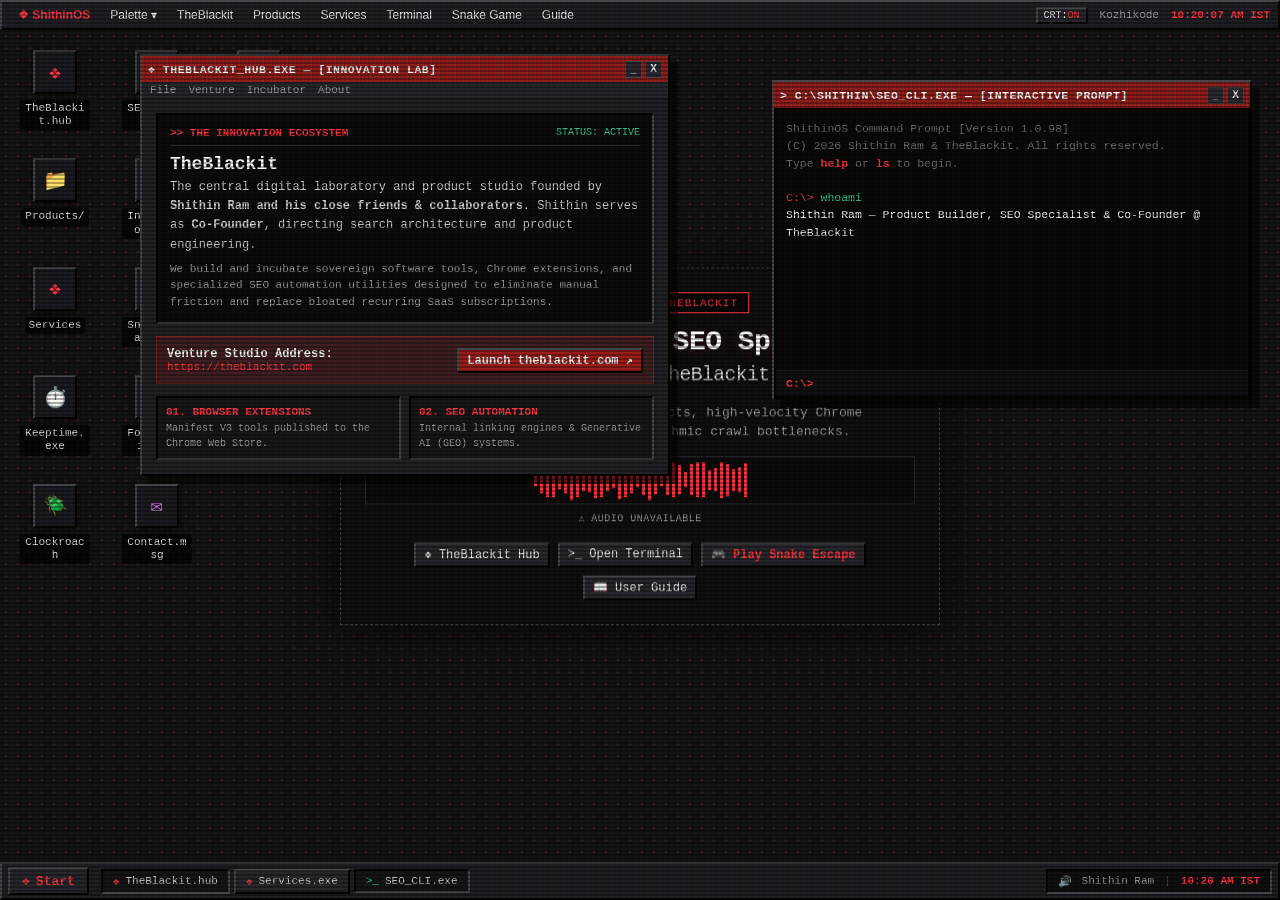
==== commit 83f280e8: "Rewrite the site as ShithinOS '98, a vintage desktop OS Replaces the previous crimson marketing desi" ====
--- a/index.html
+++ b/index.html
@@ -3,29 +3,23 @@
 <head>
   <meta charset="UTF-8">
   <meta name="viewport" content="width=device-width, initial-scale=1.0">
-  <title>Shithin Ram — SEO Consultant, Developer &amp; Filmmaker</title>
-  <meta name="description" content="Personal website of an SEO consultant, web developer, and filmmaker based in Kerala. Building lightweight software tools and visual stories.">
-  <meta name="keywords" content="SEO Expert in Kerala, SEO Consultant, Best SEO Expert in Kerala, Website developer, SEO-friendly web developer, Ekalavyan Studios, Malayalam cinema">
+  <title>ShithinOS '98 — Shithin Ram (Product Builder, SEO Specialist &amp; Co-Founder @ TheBlackit)</title>
+  <meta name="description" content="Vintage Operating System portfolio of Shithin Ram — Product Builder, SEO Specialist, and Co-Founder of TheBlackit.">
+  <meta name="keywords" content="SEO Specialist, Web Developer, Entrepreneur, Product Builder, TheBlackit, Keeptime, Clockroach, Kerala">
   <meta name="author" content="Shithin Ram S">
-  <meta name="robots" content="index, follow, max-snippet:-1, max-image-preview:large, max-video-preview:-1">
-  
-  <!-- Canonical & Social Meta -->
+  <meta name="robots" content="index, follow, max-image-preview:large">
   <link rel="canonical" href="https://shithin.com/">
   <meta property="og:locale" content="en_US">
   <meta property="og:type" content="website">
-  <meta property="og:title" content="Shithin Ram — SEO Consultant, Developer &amp; Filmmaker">
-  <meta property="og:description" content="Personal website of an SEO consultant, web developer, and filmmaker based in Kerala. Building lightweight software tools and visual stories.">
+  <meta property="og:title" content="ShithinOS '98 — Shithin Ram (Product Builder, SEO Specialist &amp; Co-Founder @ TheBlackit)">
+  <meta property="og:description" content="Vintage Operating System portfolio of Shithin Ram — Product Builder, SEO Specialist, and Co-Founder of TheBlackit.">
   <meta property="og:url" content="https://shithin.com/">
   <meta property="og:site_name" content="Shithin Ram">
-  
-  <meta name="twitter:card" content="summary">
-  <meta name="twitter:title" content="Shithin Ram — SEO Consultant, Developer &amp; Filmmaker">
-  <meta name="twitter:description" content="Personal website of an SEO consultant, web developer, and filmmaker based in Kerala. Building lightweight software tools and visual stories.">
-  
+  <!-- TODO before launch: og:image / twitter:image 1200x630 -->
+  <meta name="twitter:card" content="summary_large_image">
+  <meta name="twitter:title" content="ShithinOS '98 — Shithin Ram (Product Builder, SEO Specialist &amp; Co-Founder @ TheBlackit)">
+  <meta name="twitter:description" content="Vintage Operating System portfolio of Shithin Ram — Product Builder, SEO Specialist, and Co-Founder of TheBlackit.">
   <link rel="icon" type="image/svg+xml" href="assets/favicon.svg">
-  <link rel="stylesheet" href="css/style.css">
-
-  <!-- JSON-LD Structured Data -->
   <script type="application/ld+json">
   {
     "@context": "https://schema.org",
@@ -34,298 +28,2339 @@
         "@type": "Person",
         "@id": "https://shithin.com/#person",
         "name": "Shithin Ram",
-        "jobTitle": "SEO Consultant, Web Developer & Filmmaker",
-        "description": "SEO consultant, developer, actor, and director based in Kerala. Directing SEO strategy at Acodez and creating films at Ekalavyan Studios.",
+        "jobTitle": "Product Builder, SEO Specialist & Co-Founder",
+        "description": "Product builder and technical SEO specialist based in Kozhikode, Kerala. SEO Team Lead at Acodez IT Solutions and co-founder of theblackit.",
         "url": "https://shithin.com",
-        "address": {
-          "@type": "PostalAddress",
-          "addressLocality": "Kozhikode",
-          "addressRegion": "Kerala",
-          "addressCountry": "India"
-        },
+        "email": "shithinrams2001@gmail.com",
+        "address": { "@type": "PostalAddress", "addressLocality": "Kozhikode", "addressRegion": "Kerala", "addressCountry": "India" },
+        "worksFor": { "@type": "Organization", "name": "Acodez IT Solutions", "url": "https://acodez.in" },
+        "founderOf": { "@id": "https://theblackit.com/#org" },
         "sameAs": [
-          "https://www.youtube.com/@EkalavyansStudio",
+          "https://theblackit.com",
           "https://github.com/shithins/",
           "https://www.linkedin.com/in/shithin-ram-158327246/"
         ],
-        "knowsAbout": [
-          "Search Engine Optimization",
-          "Technical SEO",
-          "Web Development",
-          "Chrome Extensions",
-          "Film Direction",
-          "Screenwriting",
-          "Film Criticism"
-        ]
+        "knowsAbout": ["Search Engine Optimization", "Technical SEO", "Core Web Vitals", "Generative Engine Optimization", "Web Development", "Chrome Extension Development", "Product Management"]
       },
       {
-        "@type": "WebSite",
-        "@id": "https://shithin.com/#website",
-        "url": "https://shithin.com",
-        "name": "Shithin Ram",
-        "publisher": {
-          "@id": "https://shithin.com/#person"
-        }
-      }
+        "@type": "Organization",
+        "@id": "https://theblackit.com/#org",
+        "name": "theblackit",
+        "url": "https://theblackit.com",
+        "description": "A product company from Kerala building community-driven software products.",
+        "founder": { "@id": "https://shithin.com/#person" },
+        "address": { "@type": "PostalAddress", "addressLocality": "Kozhikode", "addressRegion": "Kerala", "addressCountry": "India" }
+      },
+      { "@type": "WebSite", "@id": "https://shithin.com/#website", "url": "https://shithin.com", "name": "Shithin Ram", "publisher": { "@id": "https://shithin.com/#person" } }
     ]
   }
   </script>
+  
+  <style>
+    /* ==========================================================================
+       ShithinOS '98 — Pure Vintage OS Design System (Zero External Dependencies)
+       ========================================================================== */
+    :root {
+      --bg-desktop: #111114;
+      --win-bg: #1e1e24;
+      --win-header-1: #991b1b;
+      --win-header-2: #7f1d1d;
+      --bevel-light: #44444c;
+      --bevel-dark: #000000;
+      --accent: #ff3344;
+      --accent-glow: rgba(255, 51, 68, 0.2);
+      --accent-green: #34d399;
+      --text-main: #f4f4f7;
+      --text-muted: #a1a1aa;
+      --font-system: -apple-system, BlinkMacSystemFont, "Segoe UI", Roboto, "Courier New", monospace;
+      --font-mono: "Courier New", Courier, monospace;
+    }
+
+    /* THEME PRESETS */
+    body[data-theme="matrix"] {
+      --bg-desktop: #041009;
+      --win-bg: #091a10;
+      --win-header-1: #065f46;
+      --win-header-2: #044332;
+      --bevel-light: #1e3a29;
+      --accent: #10b981;
+      --accent-glow: rgba(16, 185, 129, 0.2);
+    }
+    body[data-theme="amber"] {
+      --bg-desktop: #140f04;
+      --win-bg: #1c1508;
+      --win-header-1: #92400e;
+      --win-header-2: #78350f;
+      --bevel-light: #45341a;
+      --accent: #f59e0b;
+      --accent-glow: rgba(245, 158, 11, 0.2);
+    }
+    body[data-theme="cyberpunk"] {
+      --bg-desktop: #0c0817;
+      --win-bg: #150f29;
+      --win-header-1: #86198f;
+      --win-header-2: #701a75;
+      --bevel-light: #4c1d68;
+      --accent: #06b6d4;
+      --accent-glow: rgba(6, 182, 212, 0.2);
+    }
+    body[data-theme="classic95"] {
+      --bg-desktop: #2c3e50;
+      --win-bg: #c0c0c0;
+      --win-header-1: #000080;
+      --win-header-2: #1084d0;
+      --bevel-light: #ffffff;
+      --bevel-dark: #808080;
+      --accent: #000080;
+      --accent-glow: rgba(0, 0, 128, 0.2);
+      --text-main: #000000;
+      --text-muted: #444444;
+    }
+
+    * {
+      box-sizing: border-box;
+      margin: 0;
+      padding: 0;
+      user-select: none;
+      -webkit-user-select: none;
+    }
+
+    body {
+      background-color: var(--bg-desktop);
+      color: var(--text-main);
+      font-family: var(--font-system);
+      font-size: 13px;
+      height: 100vh;
+      width: 100vw;
+      overflow: hidden;
+      display: flex;
+      flex-direction: column;
+      transition: background-color 0.2s ease;
+    }
+
+    /* Retro Bevel Classes */
+    .outset {
+      border-top: 2px solid var(--bevel-light);
+      border-left: 2px solid var(--bevel-light);
+      border-right: 2px solid var(--bevel-dark);
+      border-bottom: 2px solid var(--bevel-dark);
+    }
+    .inset {
+      border-top: 2px solid var(--bevel-dark);
+      border-left: 2px solid var(--bevel-dark);
+      border-right: 2px solid var(--bevel-light);
+      border-bottom: 2px solid var(--bevel-light);
+    }
+    .btn-retro {
+      background: #24242c;
+      color: var(--text-main);
+      font-family: var(--font-system);
+      font-size: 12px;
+      cursor: pointer;
+      display: inline-flex;
+      align-items: center;
+      justify-content: center;
+      padding: 3px 8px;
+      border-top: 2px solid var(--bevel-light);
+      border-left: 2px solid var(--bevel-light);
+      border-right: 2px solid var(--bevel-dark);
+      border-bottom: 2px solid var(--bevel-dark);
+      text-decoration: none;
+    }
+    body[data-theme="classic95"] .btn-retro {
+      background: #c0c0c0;
+      color: #000;
+    }
+    .btn-retro:hover {
+      filter: brightness(1.15);
+    }
+    .btn-retro:active {
+      border-top: 2px solid var(--bevel-dark);
+      border-left: 2px solid var(--bevel-dark);
+      border-right: 2px solid var(--bevel-light);
+      border-bottom: 2px solid var(--bevel-light);
+      transform: translate(1px, 1px);
+    }
+
+    /* CRT Scanlines Overlay */
+    .scanlines {
+      position: fixed;
+      inset: 0;
+      background: linear-gradient(rgba(18, 16, 16, 0) 50%, rgba(0, 0, 0, 0.3) 50%), 
+                  linear-gradient(90deg, rgba(255, 0, 0, 0.04), rgba(0, 255, 0, 0.01), rgba(0, 255, 0, 0.04));
+      background-size: 100% 4px, 6px 100%;
+      pointer-events: none;
+      z-index: 9999;
+    }
+    .scanlines.off { display: none; }
+
+    /* Desktop Surface */
+    #desktop {
+      flex: 1;
+      position: relative;
+      background-color: var(--bg-desktop);
+      background-image: radial-gradient(var(--accent-glow) 1.2px, transparent 0);
+      background-size: 12px 12px;
+      padding: 16px;
+      overflow: hidden;
+    }
+
+    /* Desktop Centerpiece Dashboard (When Windows Are Closed) */
+    #desktop-centerpiece {
+      position: absolute;
+      top: 50%;
+      left: 50%;
+      transform: translate(-50%, -50%);
+      width: 90%;
+      max-width: 600px;
+      pointer-events: auto;
+      z-index: 5;
+      text-align: center;
+      display: flex;
+      flex-direction: column;
+      align-items: center;
+      gap: 14px;
+      padding: 24px;
+      background: rgba(10, 10, 14, 0.7);
+      border: 1px dashed var(--bevel-light);
+      box-shadow: 0 0 40px rgba(0, 0, 0, 0.8);
+      backdrop-filter: blur(2px);
+    }
+    body[data-theme="classic95"] #desktop-centerpiece {
+      background: rgba(192, 192, 192, 0.85);
+      border-color: #808080;
+    }
+    .center-badge {
+      display: inline-flex;
+      align-items: center;
+      gap: 6px;
+      padding: 3px 10px;
+      background: rgba(0, 0, 0, 0.5);
+      border: 1px solid var(--accent);
+      color: var(--accent);
+      font-size: 11px;
+      font-family: var(--font-mono);
+      letter-spacing: 1px;
+    }
+    .center-title {
+      font-size: 28px;
+      font-weight: 800;
+      letter-spacing: -0.5px;
+      color: #fff;
+      line-height: 1.1;
+      text-shadow: 0 0 16px var(--accent-glow);
+    }
+    body[data-theme="classic95"] .center-title {
+      color: #000080;
+      text-shadow: none;
+    }
+    .center-sub {
+      font-size: 13px;
+      color: var(--text-muted);
+      max-width: 480px;
+      line-height: 1.5;
+    }
+    .crawl-graph-box {
+      width: 100%;
+      height: 48px;
+      background: #09090c;
+      border: 1px solid #272730;
+      position: relative;
+      overflow: hidden;
+      display: flex;
+      align-items: center;
+      justify-content: center;
+      cursor: pointer;
+      transition: border-color 0.2s ease, box-shadow 0.2s ease;
+    }
+    .crawl-graph-box:hover {
+      border-color: var(--accent);
+    }
+    .crawl-graph-box:focus-visible {
+      outline: 2px solid var(--accent);
+      outline-offset: 2px;
+    }
+    .crawl-graph-box.playing {
+      border-color: var(--accent);
+      box-shadow: 0 0 14px var(--accent-glow);
+    }
+    .crawl-bar {
+      width: 3px;
+      margin: 0 1.5px;
+      background: var(--accent);
+      transition: height 0.3s ease;
+    }
+    /* While playing, the bars step faster than the 0.3s transition, so easing
+       is dropped to keep the motion tied to the beat rather than lagging. */
+    .crawl-graph-box.playing .crawl-bar {
+      transition: height 0.08s linear;
+    }
+
+    /* Top Menu Bar */
+    #top-bar {
+      height: 30px;
+      background: #1c1c24;
+      display: flex;
+      align-items: center;
+      justify-content: space-between;
+      padding: 0 8px;
+      z-index: 5000;
+      position: relative;
+    }
+    body[data-theme="classic95"] #top-bar {
+      background: #c0c0c0;
+      color: #000;
+    }
+    .top-left {
+      display: flex;
+      align-items: center;
+      gap: 4px;
+    }
+    .top-menu-btn {
+      background: transparent;
+      border: none;
+      color: inherit;
+      padding: 3px 8px;
+      cursor: pointer;
+      font-size: 12px;
+      border-radius: 2px;
+    }
+    .top-menu-btn:hover {
+      background: rgba(255, 255, 255, 0.1);
+    }
+    .top-right {
+      display: flex;
+      align-items: center;
+      gap: 12px;
+      font-size: 11px;
+      font-family: var(--font-mono);
+      color: var(--text-muted);
+    }
+
+    /* Dropdown Menus */
+    .dropdown-menu {
+      position: absolute;
+      top: 28px;
+      background: var(--win-bg);
+      z-index: 7000;
+      padding: 4px;
+      display: flex;
+      flex-direction: column;
+      gap: 2px;
+      width: 190px;
+      box-shadow: 4px 4px 0px rgba(0, 0, 0, 0.6);
+    }
+    .dropdown-menu.hidden { display: none; }
+    .dropdown-item {
+      padding: 4px 8px;
+      font-size: 11px;
+      cursor: pointer;
+      display: flex;
+      align-items: center;
+      justify-content: space-between;
+      color: var(--text-main);
+      background: transparent;
+      border: none;
+      text-align: left;
+      width: 100%;
+    }
+    .dropdown-item:hover {
+      background: var(--accent);
+      color: #fff;
+    }
+
+    /* Desktop Icons */
+    .icon-grid {
+      display: grid;
+      grid-template-rows: repeat(5, auto);
+      grid-auto-flow: column;
+      gap: 20px 24px;
+      width: fit-content;
+      position: relative;
+      z-index: 10;
+    }
+    .desktop-icon {
+      width: 78px;
+      display: flex;
+      flex-direction: column;
+      align-items: center;
+      gap: 6px;
+      cursor: pointer;
+      padding: 4px;
+      border-radius: 4px;
+    }
+    .desktop-icon:hover {
+      background: var(--accent-glow);
+      outline: 1px dashed var(--accent);
+    }
+    .icon-box {
+      width: 44px;
+      height: 44px;
+      background: #181820;
+      display: flex;
+      align-items: center;
+      justify-content: center;
+      font-size: 20px;
+      box-shadow: 0 4px 10px rgba(0, 0, 0, 0.5);
+    }
+    body[data-theme="classic95"] .icon-box {
+      background: #c0c0c0;
+      color: #000;
+    }
+    .icon-label {
+      font-size: 11px;
+      text-align: center;
+      color: #e4e4e7;
+      background: rgba(0, 0, 0, 0.75);
+      padding: 2px 4px;
+      border-radius: 3px;
+      word-break: break-word;
+      line-height: 1.2;
+    }
+    body[data-theme="classic95"] .icon-label {
+      color: #fff;
+      background: #000080;
+    }
+
+    /* Retro Windows */
+    .retro-window {
+      position: absolute;
+      background: var(--win-bg);
+      min-width: 310px;
+      box-shadow: 8px 8px 0px rgba(0, 0, 0, 0.6);
+      display: flex;
+      flex-direction: column;
+      z-index: 20;
+    }
+    .retro-window.hidden { display: none; }
+    
+    .window-titlebar {
+      height: 26px;
+      background: repeating-linear-gradient(90deg, var(--win-header-1), var(--win-header-1) 2px, var(--win-header-2) 2px, var(--win-header-2) 4px);
+      display: flex;
+      align-items: center;
+      justify-content: space-between;
+      padding: 0 6px;
+      cursor: move;
+      color: #ffffff;
+      font-weight: bold;
+      font-size: 11.5px;
+      letter-spacing: 0.5px;
+    }
+    .window-controls {
+      display: flex;
+      align-items: center;
+      gap: 3px;
+    }
+    .win-ctrl-btn {
+      width: 17px;
+      height: 17px;
+      background: #272730;
+      color: #f4f4f5;
+      font-size: 10px;
+      font-weight: bold;
+      border: 1px solid var(--bevel-light);
+      cursor: pointer;
+      display: flex;
+      align-items: center;
+      justify-content: center;
+      line-height: 1;
+    }
+    body[data-theme="classic95"] .win-ctrl-btn {
+      background: #c0c0c0;
+      color: #000;
+      border-color: #808080;
+    }
+    .win-ctrl-btn:hover {
+      background: var(--accent);
+      color: #fff;
+    }
+    .window-menu {
+      background: #24242c;
+      border-bottom: 1px solid #121216;
+      padding: 2px 8px;
+      display: flex;
+      gap: 12px;
+      font-size: 11px;
+      color: var(--text-muted);
+    }
+    body[data-theme="classic95"] .window-menu {
+      background: #c0c0c0;
+      color: #333;
+      border-bottom: 1px solid #808080;
+    }
+    .window-body {
+      padding: 14px;
+      overflow-y: auto;
+      max-height: 420px;
+      display: flex;
+      flex-direction: column;
+      gap: 12px;
+    }
+
+    /* Interactive Terminal Screen */
+    .terminal-container {
+      background: #060608;
+      border: 2px solid #000;
+      font-family: var(--font-mono);
+      font-size: 11.5px;
+      height: 290px;
+      display: flex;
+      flex-direction: column;
+      overflow: hidden;
+    }
+    .terminal-output {
+      flex: 1;
+      padding: 10px;
+      overflow-y: auto;
+      color: #34d399;
+      line-height: 1.5;
+    }
+    .terminal-input-row {
+      display: flex;
+      align-items: center;
+      padding: 6px 10px;
+      background: #0d0d12;
+      border-top: 1px solid #1f1f28;
+      gap: 6px;
+    }
+    .cli-prompt {
+      color: var(--accent);
+      font-weight: bold;
+      white-space: nowrap;
+    }
+    .cli-input {
+      flex: 1;
+      background: transparent;
+      border: none;
+      outline: none;
+      color: #fff;
+      font-family: var(--font-mono);
+      font-size: 11.5px;
+    }
+
+    /* Snake Escape Game Arena */
+    #game-canvas-area {
+      width: 100%;
+      height: 250px;
+      background: #08080a;
+      border: 2px solid #272730;
+      position: relative;
+      overflow: hidden;
+    }
+    .game-portal {
+      position: absolute;
+      top: 60px;
+      right: 0;
+      width: 6px;
+      height: 80px;
+      background: repeating-linear-gradient(0deg, var(--accent), var(--accent) 4px, transparent 4px, transparent 8px);
+      animation: portalPulse 1s infinite alternate;
+    }
+    @keyframes portalPulse {
+      0% { opacity: 0.4; }
+      100% { opacity: 1; }
+    }
+    /* Motion is driven every animation frame now, so no CSS transition —
+       a transition here would fight the loop and just add lag. */
+    .game-sprite {
+      position: absolute;
+      font-size: 20px;
+      line-height: 1;
+      will-change: left, top;
+      z-index: 100;
+    }
+
+    /* Breakout Desktop Overlay for Game */
+    #breakout-overlay {
+      position: fixed;
+      inset: 0;
+      pointer-events: none;
+      z-index: 8000;
+      display: none;
+    }
+    #breakout-overlay.active {
+      display: block;
+    }
+    .desktop-snake {
+      position: absolute;
+      font-size: 22px;
+      line-height: 1;
+      will-change: left, top;
+    }
+    .trash-target-glow {
+      box-shadow: 0 0 24px 6px var(--accent) !important;
+      animation: trashBeacon 0.8s infinite alternate;
+    }
+    @keyframes trashBeacon {
+      0% { transform: scale(1); }
+      100% { transform: scale(1.15); }
+    }
+
+    /* Bottom Taskbar */
+    #taskbar {
+      height: 38px;
+      background: #1c1c24;
+      display: flex;
+      align-items: center;
+      justify-content: space-between;
+      padding: 0 6px;
+      z-index: 5000;
+      position: relative;
+    }
+    body[data-theme="classic95"] #taskbar {
+      background: #c0c0c0;
+      color: #000;
+    }
+    .start-btn {
+      padding: 4px 12px;
+      font-weight: bold;
+      color: var(--accent);
+      gap: 6px;
+      font-size: 13px;
+    }
+    body[data-theme="classic95"] .start-btn {
+      color: #000;
+    }
+    .task-tabs {
+      display: flex;
+      align-items: center;
+      gap: 4px;
+      margin-left: 8px;
+      overflow-x: auto;
+    }
+    .task-tab {
+      padding: 4px 10px;
+      font-size: 11px;
+      background: #24242c;
+      color: #d4d4d8;
+      display: flex;
+      align-items: center;
+      gap: 6px;
+      cursor: pointer;
+      white-space: nowrap;
+    }
+    body[data-theme="classic95"] .task-tab {
+      background: #c0c0c0;
+      color: #000;
+    }
+    .task-tab.active {
+      background: #121216;
+      border-top: 2px solid var(--bevel-dark);
+      border-left: 2px solid var(--bevel-dark);
+      border-right: 2px solid var(--bevel-light);
+      border-bottom: 2px solid var(--bevel-light);
+    }
+    .system-tray {
+      background: #0d0d10;
+      padding: 4px 10px;
+      display: flex;
+      align-items: center;
+      gap: 10px;
+      font-size: 11px;
+      font-family: var(--font-mono);
+      color: var(--text-muted);
+    }
+    body[data-theme="classic95"] .system-tray {
+      background: #c0c0c0;
+      color: #000;
+    }
+
+    /* Start Menu Popup */
+    #start-menu {
+      position: absolute;
+      bottom: 38px;
+      left: 6px;
+      width: 260px;
+      background: #1c1c24;
+      z-index: 6000;
+      display: flex;
+      box-shadow: 6px -6px 0px rgba(0, 0, 0, 0.6);
+    }
+    #start-menu.hidden { display: none; }
+    body[data-theme="classic95"] #start-menu {
+      background: #c0c0c0;
+      color: #000;
+    }
+    .start-sidebar {
+      width: 32px;
+      background: linear-gradient(to top, var(--win-header-2), var(--accent));
+      display: flex;
+      align-items: flex-end;
+      justify-content: center;
+      padding-bottom: 12px;
+      color: #fff;
+      font-weight: bold;
+      writing-mode: vertical-lr;
+      transform: rotate(180deg);
+      letter-spacing: 2px;
+      font-size: 12px;
+    }
+    .start-items {
+      flex: 1;
+      padding: 4px;
+      display: flex;
+      flex-direction: column;
+      gap: 2px;
+    }
+    .start-item {
+      display: flex;
+      align-items: center;
+      gap: 8px;
+      padding: 6px 10px;
+      text-decoration: none;
+      color: var(--text-main);
+      font-size: 12px;
+      cursor: pointer;
+      border-radius: 2px;
+      background: transparent;
+      border: none;
+      width: 100%;
+      text-align: left;
+    }
+    .start-item:hover {
+      background: var(--accent);
+      color: #fff;
+    }
+
+    /* Responsive adjustments */
+
+    /* The menu row measures ~713px, so between 641px and 759px it used to clip
+       with the right-hand side (CRT toggle, clock) permanently unreachable.
+       Wrap it — and the taskbar — from 760px down. */
+    @media (max-width: 760px) {
+      #top-bar {
+        height: auto;
+        flex-wrap: wrap;
+        gap: 2px 8px;
+        padding: 3px 8px;
+      }
+      .top-left {
+        flex-wrap: wrap;
+      }
+      .top-right {
+        padding-bottom: 2px;
+      }
+      /* The tray is the widest taskbar offender, so drop it (as phones do)
+         and let the task tabs scroll inside whatever space is left. */
+      #taskbar .system-tray {
+        display: none;
+      }
+      #taskbar {
+        gap: 4px;
+        padding: 2px 4px;
+      }
+      /* The Start + tabs row must be allowed to shrink, or the tabs stay at
+         full width and push the bar past the viewport. */
+      #taskbar > div:first-child {
+        flex: 1 1 auto;
+        min-width: 0;
+      }
+      .task-tabs {
+        flex: 1 1 auto;
+        min-width: 0;
+        overflow-x: auto;
+        scrollbar-width: none;
+        -webkit-overflow-scrolling: touch;
+      }
+      .task-tabs::-webkit-scrollbar {
+        display: none;
+      }
+      .task-tab {
+        white-space: nowrap;
+      }
+      .retro-window {
+        max-height: calc(100vh - 128px);
+      }
+    }
+
+    @media (max-width: 640px) {
+      /* The menu bar and taskbar rules live in the 760px block above. */
+      #top-bar {
+        height: auto;
+        flex-wrap: wrap;
+        gap: 2px 8px;
+        padding: 3px 8px;
+      }
+      .top-left {
+        flex-wrap: wrap;
+      }
+      .top-right {
+        padding-bottom: 2px;
+      }
+      /* Taskbar: the tray is the widest offender, so drop it (as phones do)
+         and let the task tabs scroll inside whatever space is left. */
+      #taskbar .system-tray {
+        display: none;
+      }
+      #taskbar {
+        gap: 4px;
+        padding: 2px 4px;
+      }
+      /* the Start button + tabs row must be allowed to shrink, or the tabs
+         stay at full width and push the bar past the viewport */
+      #taskbar > div:first-child {
+        flex: 1 1 auto;
+        min-width: 0;
+      }
+      .task-tabs {
+        flex: 1 1 auto;
+        min-width: 0;
+        overflow-x: auto;
+        scrollbar-width: none;
+        -webkit-overflow-scrolling: touch;
+      }
+      .task-tabs::-webkit-scrollbar {
+        display: none;
+      }
+      .task-tab {
+        white-space: nowrap;
+      }
+      .retro-window {
+        width: 95vw !important;
+        left: 2.5vw !important;
+        /* clamp below the now-taller wrapped menu bar */
+        top: 78px !important;
+        max-height: calc(100vh - 128px);
+      }
+      /* Desktop goes from "icons down the left, panel floating in the middle"
+         (which collided below 1280px) to a simple stacked flow: icons laid out
+         in rows up top, dashboard centred underneath. */
+      #desktop {
+        display: flex;
+        flex-direction: column;
+        align-items: center;
+        gap: 14px;
+        padding: 12px;
+        overflow-y: auto;
+      }
+      .icon-grid {
+        display: flex;
+        flex-wrap: wrap;
+        justify-content: center;
+        grid-auto-flow: row;
+        width: 100%;
+        gap: 12px 14px;
+      }
+      .desktop-icon {
+        width: 68px;
+      }
+      #desktop-centerpiece {
+        position: static;
+        transform: none;
+        width: 100%;
+        max-width: 100%;
+        margin: 0;
+        padding: 16px;
+      }
+      .center-title {
+        font-size: 20px;
+      }
+    }
+    /* Tablet band: the original floating panel still collides with the icon
+       column between roughly 700px and 1279px, so pin the panel safely right
+       of the icons instead of centring it over them. */
+    @media (min-width: 641px) and (max-width: 1279px) {
+      #desktop {
+        display: flex;
+        flex-direction: column;
+        align-items: center;
+        gap: 16px;
+        padding: 14px;
+        overflow-y: auto;
+      }
+      .icon-grid {
+        width: 100%;
+        grid-template-rows: repeat(3, auto);
+        gap: 14px 18px;
+      }
+      .desktop-icon {
+        width: 72px;
+      }
+      #desktop-centerpiece {
+        position: static;
+        transform: none;
+        width: 100%;
+        max-width: 560px;
+        margin: 0;
+        margin-top: auto;
+        margin-bottom: auto;
+      }
+    }
+  </style>
 </head>
-<body>
-
-  <main>
-    <!-- Navigation -->
-    <nav class="site-nav" aria-label="Main Navigation">
-      <ul class="nav-links">
-        <li><a href="index.html" class="nav-link active">Home</a></li>
-        <li><a href="projects.html" class="nav-link">Projects</a></li>
-        <li><a href="cinema.html" class="nav-link">Cinema &amp; Art</a></li>
-        <li><a href="about.html" class="nav-link">About</a></li>
-        <li><a href="services.html" class="nav-link">Services</a></li>
-      </ul>
-      <div class="nav-status">
-        <span class="pulse-dot" aria-hidden="true"></span>
-        <span>Kerala, IN</span>
-      </div>
-    </nav>
-
-    <!-- Header / Hero -->
-    <header>
-      <h1>Shithin Ram</h1>
-      <p class="subtitle">
-        SEO consultant, web developer &amp; filmmaker · Kozhikode, Kerala
+<body data-theme="crimson">
+
+  <!-- Theme tune, triggered only by clicking the desktop wave.
+       NOT tracked in git: drop a licensed track in as assets/audio/the-sign.mp3
+       (see assets/audio/README.md). If it is missing the player shows
+       "AUDIO UNAVAILABLE" and everything else keeps working. -->
+  <audio id="wave-audio" src="assets/audio/the-sign.mp3" preload="metadata" loop></audio>
+
+  <!-- Scanlines Overlay -->
+  <div id="crt-screen" class="scanlines"></div>
+
+  <!-- BREAKOUT GAME DESKTOP OVERLAY -->
+  <div id="breakout-overlay">
+    <div id="desktop-runner" class="game-sprite">🏃</div>
+  </div>
+
+  <!-- TOP OS MENU BAR -->
+  <header id="top-bar" class="outset">
+    <div class="top-left">
+      <button class="top-menu-btn" style="color: var(--accent); font-weight: bold;" onclick="toggleStartMenu()">
+        ❖ ShithinOS
+      </button>
+
+      <!-- Theme Switcher Menu -->
+      <div style="position: relative;">
+        <button class="top-menu-btn" onclick="toggleDropdown('theme-menu')">
+          Palette ▾
+        </button>
+        <div id="theme-menu" class="dropdown-menu outset hidden">
+          <button class="dropdown-item" onclick="setTheme('crimson')"><span>Crimson Noir</span> <span>(Default)</span></button>
+          <button class="dropdown-item" onclick="setTheme('matrix')"><span>Matrix Emerald</span> <span>(Hacker)</span></button>
+          <button class="dropdown-item" onclick="setTheme('amber')"><span>Amber CRT</span> <span>(Warm 80s)</span></button>
+          <button class="dropdown-item" onclick="setTheme('cyberpunk')"><span>Cyberpunk Neon</span> <span>(Cyan)</span></button>
+          <button class="dropdown-item" onclick="setTheme('classic95')"><span>Classic Platinum</span> <span>(Win95)</span></button>
+        </div>
+      </div>
+
+      <button class="top-menu-btn" onclick="openWindow('win-theblackit')">TheBlackit</button>
+      <button class="top-menu-btn" onclick="openWindow('win-products')">Products</button>
+      <button class="top-menu-btn" onclick="openWindow('win-services')">Services</button>
+      <button class="top-menu-btn" onclick="openWindow('win-terminal')">Terminal</button>
+      <button class="top-menu-btn" onclick="openWindow('win-game')">Snake Game</button>
+      <button class="top-menu-btn" onclick="openWindow('win-instructions')">Guide</button>
+    </div>
+
+    <div class="top-right">
+      <button class="btn-retro" style="font-size: 10px; padding: 1px 6px;" onclick="toggleCRT()">
+        CRT: <span id="crt-indicator" style="color: var(--accent);">ON</span>
+      </button>
+      <span>Kozhikode</span>
+      <span id="top-clock" style="color: var(--accent); font-weight: bold;">--:--:-- IST</span>
+    </div>
+  </header>
+
+  <!-- DESKTOP WORKSPACE -->
+  <main id="desktop">
+
+    <!-- DESKTOP CENTERPIECE WIDGET (Visible in blank space when windows are closed) -->
+    <div id="desktop-centerpiece" class="inset">
+      <div class="center-badge">
+        <span>❖</span>
+        <span>SHITHIN RAM &bull; THEBLACKIT</span>
+      </div>
+      <h1 class="center-title">
+        Product Builder &bull; SEO Specialist<br>
+        <span style="font-size: 0.7em; opacity: 0.85; font-weight: normal;">Co-Founder @ TheBlackit</span>
+      </h1>
+      <p class="center-sub">
+        Building sovereign digital products, high-velocity Chrome extensions, and solving algorithmic crawl bottlenecks.
       </p>
-    </header>
-
-    <!-- Personal Intro -->
-    <section aria-labelledby="intro-heading">
-      <p class="lead">
-        I spend my days untangling search algorithms and building clean web tools, and my nights writing screenplays, acting, directing independent shorts, and dissecting cinema.
-      </p>
-      <p>
-        Currently leading SEO strategy at <a href="https://acodez.in" target="_blank" rel="noopener noreferrer">Acodez IT Solutions</a>, building digital experiments under <strong>TheBlackit</strong>, and producing visual stories at <a href="https://www.youtube.com/@EkalavyansStudio" target="_blank" rel="noopener noreferrer">Ekalavyan Studios</a>.
-      </p>
-    </section>
-
-    <!-- Building & Software -->
-    <section aria-labelledby="building-heading">
-      <h2 id="building-heading" class="section-title">Building &amp; Software</h2>
-      <ul class="item-list">
-        <li>
-          <a href="projects.html#theblackit" class="item-row">
-            <div class="item-left">
-              <span class="item-title">
-                TheBlackit
-                <span class="item-tag">Lab</span>
-              </span>
-              <span class="item-subtitle">Digital laboratory for software tools, experiments &amp; automations</span>
+
+      <!-- Live Simulated Crawl Activity Graph (click to play) -->
+      <div class="crawl-graph-box inset" id="crawl-bars" role="button" tabindex="0"
+           aria-pressed="false" aria-label="Play the theme tune and animate the graph"
+           title="Click to play"></div>
+      <div id="wave-hint" style="font-family: var(--font-mono); font-size: 10px; color: var(--text-muted); letter-spacing: 0.5px; margin-top: -6px;">▶ CLICK THE WAVE TO PLAY</div>
+
+
+      <!-- Quick Action Buttons -->
+      <div style="display: flex; gap: 8px; flex-wrap: wrap; justify-content: center; margin-top: 4px;">
+        <button class="btn-retro" onclick="openWindow('win-theblackit')">❖ TheBlackit Hub</button>
+        <button class="btn-retro" onclick="openWindow('win-terminal')">&gt;_ Open Terminal</button>
+        <button class="btn-retro" onclick="openWindow('win-game')" style="color: var(--accent); font-weight: bold;">🎮 Play Snake Escape</button>
+        <button class="btn-retro" onclick="openWindow('win-instructions')">📖 User Guide</button>
+      </div>
+    </div>
+
+    <!-- DESKTOP SHORTCUT ICONS -->
+    <div class="icon-grid">
+      <!-- 1. TheBlackit Hub -->
+      <div class="desktop-icon" onclick="openWindow('win-theblackit')">
+        <div class="icon-box outset" style="color: var(--accent);">❖</div>
+        <div class="icon-label">TheBlackit.hub</div>
+      </div>
+
+      <!-- 2. Products Folder -->
+      <div class="desktop-icon" onclick="openWindow('win-products')">
+        <div class="icon-box outset" style="color: #fbbf24;">📁</div>
+        <div class="icon-label">Products/</div>
+      </div>
+
+      <!-- 2b. Services -->
+      <div class="desktop-icon" onclick="openWindow('win-services')">
+        <div class="icon-box outset" style="color: var(--accent);">❖</div>
+        <div class="icon-label">Services</div>
+      </div>
+
+      <!-- 3. Keeptime App -->
+      <div class="desktop-icon" onclick="openWindow('win-keeptime')">
+        <div class="icon-box outset" style="color: #34d399;">⏱️</div>
+        <div class="icon-label">Keeptime.exe</div>
+      </div>
+
+      <!-- 4. Clockroach -->
+      <div class="desktop-icon" onclick="openWindow('win-clockroach')">
+        <div class="icon-box outset" style="color: #f43f5e;">🪲</div>
+        <div class="icon-label">Clockroach</div>
+      </div>
+
+      <!-- 5. Interactive SEO Terminal -->
+      <div class="desktop-icon" onclick="openWindow('win-terminal')">
+        <div class="icon-box outset" style="color: var(--accent); font-family: var(--font-mono); font-weight: bold;">&gt;_</div>
+        <div class="icon-label">SEO_CLI.exe</div>
+      </div>
+
+      <!-- 6. User Instructions Guide -->
+      <div class="desktop-icon" onclick="openWindow('win-instructions')">
+        <div class="icon-box outset" style="color: #38bdf8;">📖</div>
+        <div class="icon-label">Instructions.txt</div>
+      </div>
+
+      <!-- 7. Snake Escape Game -->
+      <div class="desktop-icon" onclick="openWindow('win-game')">
+        <div class="icon-box outset" style="color: #fb7185;">🐍</div>
+        <div class="icon-label">Snake_Escape.exe</div>
+      </div>
+
+      <!-- 8. Founder Bio -->
+      <div class="desktop-icon" onclick="openWindow('win-bio')">
+        <div class="icon-box outset" style="color: #60a5fa;">📄</div>
+        <div class="icon-label">Founder_Bio.txt</div>
+      </div>
+
+      <!-- 9. Contact -->
+      <div class="desktop-icon" onclick="openWindow('win-contact')">
+        <div class="icon-box outset" style="color: #e879f9;">✉️</div>
+        <div class="icon-label">Contact.msg</div>
+      </div>
+
+      <!-- 10. Recycle Bin Target -->
+      <div id="desktop-trash-icon" class="desktop-icon" onclick="openWindow('win-trash')">
+        <div class="icon-box outset" style="color: #a1a1aa;">🗑️</div>
+        <div class="icon-label">Trash_Bin</div>
+      </div>
+    </div>
+
+    <!-- ======================================================================
+         WINDOW 1: THEBLACKIT.COM (FLAGSHIP HUB - CO-FOUNDER ATTRIBUTION)
+         ====================================================================== -->
+    <div id="win-theblackit" class="retro-window outset" style="top: 24px; left: 140px; width: 530px;">
+      <div class="window-titlebar" onmousedown="startDrag(event, 'win-theblackit')">
+        <span>❖ THEBLACKIT_HUB.EXE — [INNOVATION LAB]</span>
+        <div class="window-controls">
+          <button class="win-ctrl-btn" onclick="minimizeWindow('win-theblackit')">_</button>
+          <button class="win-ctrl-btn" onclick="closeWindow('win-theblackit')">X</button>
+        </div>
+      </div>
+      <div class="window-menu">
+        <span>File</span><span>Venture</span><span>Incubator</span><span>About</span>
+      </div>
+      <div class="window-body">
+        <div class="inset" style="background: #09090c; padding: 12px;">
+          <div style="display: flex; justify-content: space-between; border-bottom: 1px solid #272730; padding-bottom: 6px; margin-bottom: 8px;">
+            <strong style="color: var(--accent); font-size: 11px;">&gt;&gt; THE INNOVATION ECOSYSTEM</strong>
+            <span style="font-family: var(--font-mono); color: var(--accent-green); font-size: 10px;">STATUS: ACTIVE</span>
+          </div>
+          <h2 style="font-size: 18px; font-weight: bold; color: #fff; margin-bottom: 4px;">TheBlackit</h2>
+          <p style="color: #d4d4d8; font-size: 12px; line-height: 1.6;">
+            The central digital laboratory and product studio founded by <strong>Shithin Ram and his close friends &amp; collaborators</strong>. Shithin serves as <strong>Co-Founder</strong>, directing search architecture and product engineering.
+          </p>
+          <p style="color: #a1a1aa; font-size: 11px; line-height: 1.5; margin-top: 6px;">
+            We build and incubate sovereign software tools, Chrome extensions, and specialized SEO automation utilities designed to eliminate manual friction and replace bloated recurring SaaS subscriptions.
+          </p>
+        </div>
+
+        <!-- Launch theblackit.com button -->
+        <div style="background: rgba(153, 27, 27, 0.25); border: 1px solid rgba(220, 38, 38, 0.4); padding: 10px; display: flex; justify-content: space-between; align-items: center;">
+          <div>
+            <div style="font-weight: bold; color: #fff; font-size: 12px;">Venture Studio Address:</div>
+            <div style="font-family: var(--font-mono); color: var(--accent); font-size: 11px;">https://theblackit.com</div>
+          </div>
+          <a href="https://theblackit.com" target="_blank" class="btn-retro" style="background: var(--win-header-1); color: #fff; font-weight: bold;">
+            Launch theblackit.com ↗
+          </a>
+        </div>
+
+        <div style="display: grid; grid-template-columns: 1fr 1fr; gap: 8px;">
+          <div class="inset" style="background: #141418; padding: 8px;">
+            <strong style="color: var(--accent); font-size: 11px; display: block; margin-bottom: 2px;">01. BROWSER EXTENSIONS</strong>
+            <span style="font-size: 10px; color: #a1a1aa;">Manifest V3 tools published to the Chrome Web Store.</span>
+          </div>
+          <div class="inset" style="background: #141418; padding: 8px;">
+            <strong style="color: var(--accent); font-size: 11px; display: block; margin-bottom: 2px;">02. SEO AUTOMATION</strong>
+            <span style="font-size: 10px; color: #a1a1aa;">Internal linking engines &amp; Generative AI (GEO) systems.</span>
+          </div>
+        </div>
+      </div>
+    </div>
+
+    <!-- ======================================================================
+         WINDOW 2: FULLY INTERACTIVE SEO TERMINAL
+         ====================================================================== -->
+    <div id="win-terminal" class="retro-window outset" style="top: 50px; right: 28px; width: 480px;">
+      <div class="window-titlebar" onmousedown="startDrag(event, 'win-terminal')">
+        <span>&gt; C:\SHITHIN\SEO_CLI.EXE — [INTERACTIVE PROMPT]</span>
+        <div class="window-controls">
+          <button class="win-ctrl-btn" onclick="minimizeWindow('win-terminal')">_</button>
+          <button class="win-ctrl-btn" onclick="closeWindow('win-terminal')">X</button>
+        </div>
+      </div>
+      <div class="window-body" style="padding: 0;">
+        <div class="terminal-container inset">
+          <div class="terminal-output" id="cli-output">
+            <div style="color: #71717a;">ShithinOS Command Prompt [Version 1.0.98]<br>(C) 2026 Shithin Ram &amp; TheBlackit. All rights reserved.<br>Type <span style="color: var(--accent); font-weight: bold;">help</span> or <span style="color: var(--accent); font-weight: bold;">ls</span> to begin.</div>
+            <br>
+            <div><span style="color: var(--accent);">C:\&gt;</span> whoami</div>
+            <div style="color: #fff;">Shithin Ram — Product Builder, SEO Specialist &amp; Co-Founder @ TheBlackit</div>
+          </div>
+          <form class="terminal-input-row" onsubmit="handleCliSubmit(event)">
+            <span class="cli-prompt" id="cli-prompt-text">C:\&gt;</span>
+            <input type="text" id="cli-input" class="cli-input" autocomplete="off" spellcheck="false" autofocus>
+          </form>
+        </div>
+      </div>
+    </div>
+
+    <!-- ======================================================================
+         WINDOW 3: USER INSTRUCTIONS GUIDE (README)
+         ====================================================================== -->
+    <div id="win-instructions" class="retro-window outset hidden" style="top: 70px; left: 160px; width: 490px;">
+      <div class="window-titlebar" onmousedown="startDrag(event, 'win-instructions')">
+        <span>📖 INSTRUCTIONS.TXT — USER GUIDE</span>
+        <div class="window-controls">
+          <button class="win-ctrl-btn" onclick="minimizeWindow('win-instructions')">_</button>
+          <button class="win-ctrl-btn" onclick="closeWindow('win-instructions')">X</button>
+        </div>
+      </div>
+      <div class="window-body">
+        <div class="inset" style="background: #09090c; padding: 12px; font-family: var(--font-mono); font-size: 11px; line-height: 1.6; color: #d4d4d8;">
+          <strong style="color: var(--accent); font-size: 13px;">WELCOME TO SHITHIN_OS v1.0</strong><br>
+          An interactive vintage OS portfolio for Shithin Ram.
+          <hr style="border: 0; border-top: 1px dashed #3f3f46; margin: 8px 0;">
+
+          <strong>1. INTERACTIVE TERMINAL COMMANDS:</strong><br>
+          &bull; <span style="color: #fff;">ls</span> or <span style="color: #fff;">dir</span> — List directory contents<br>
+          &bull; <span style="color: #fff;">cd &lt;dir&gt;</span> — Change folder (e.g. <span style="color: var(--accent);">cd products</span>, <span style="color: var(--accent);">cd ..</span>)<br>
+          &bull; <span style="color: #fff;">cat &lt;file&gt;</span> — Read text files in terminal<br>
+          &bull; <span style="color: #fff;">open &lt;app&gt;</span> — Launch GUI window (e.g. <span style="color: var(--accent);">open theblackit</span>)<br>
+          &bull; <span style="color: #fff;">theme &lt;name&gt;</span> — Change theme (<span style="color: var(--accent);">crimson</span>, <span style="color: var(--accent);">matrix</span>, <span style="color: var(--accent);">amber</span>, <span style="color: var(--accent);">cyberpunk</span>, <span style="color: var(--accent);">classic95</span>)<br>
+          &bull; <span style="color: #fff;">clear</span> — Wipe terminal output<br>
+          &bull; <span style="color: #fff;">help</span> — Show full manual
+          <br><br>
+          <strong>2. COLOR THEMES:</strong><br>
+          Click <span style="color: var(--accent);">Palette ▾</span> in the top menu to switch between 5 authentic retro schemes.
+          <br><br>
+          <strong>3. SNAKE ESCAPE EASTER EGG GAME:</strong><br>
+          Launch <span style="color: var(--accent);">Snake_Escape.exe</span>. Control the runner (🏃) with Arrow Keys or WASD. 
+          <span style="color: #fb7185; font-weight: bold;">SECRET:</span> Run through the dashed gate on the right of the game window to break out onto the desktop! Then race to touch the <span style="color: var(--accent);">Trash Bin (🗑️)</span> icon to win!
+        </div>
+      </div>
+    </div>
+
+    <!-- ======================================================================
+         WINDOW 4: SNAKE ESCAPE: BREAKOUT GAME
+         ====================================================================== -->
+    <div id="win-game" class="retro-window outset hidden" style="top: 80px; left: 190px; width: 460px;">
+      <div class="window-titlebar" onmousedown="startDrag(event, 'win-game')">
+        <span>🎮 SNAKE_ESCAPE.EXE — [BREAKOUT ARCADE]</span>
+        <div class="window-controls">
+          <button class="win-ctrl-btn" onclick="minimizeWindow('win-game')">_</button>
+          <button class="win-ctrl-btn" onclick="closeWindow('win-game')">X</button>
+        </div>
+      </div>
+      <div class="window-body">
+        <div style="display: flex; justify-content: space-between; align-items: center; font-size: 11px;">
+          <span>Use <strong style="color: var(--accent);">Arrow Keys / WASD</strong> to Run</span>
+          <span style="font-family: var(--font-mono); color: #fb7185;">Escape to the right! →</span>
+        </div>
+
+        <div id="game-canvas-area" class="inset">
+          <!-- Gateway to Desktop -->
+          <div class="game-portal" title="Exit to Desktop!"></div>
+          <span style="position: absolute; right: 8px; top: 90px; font-size: 9px; color: var(--accent); font-family: var(--font-mono); [writing-mode:vertical-lr]; letter-spacing: 1px;">EXIT →</span>
+
+          <!-- Running Man Sprite -->
+          <div id="in-game-runner" class="game-sprite" style="top: 110px; left: 40px;">🏃</div>
+
+          <!-- Chasing Snake Sprites -->
+          <div id="in-game-snake1" class="game-sprite" style="top: 40px; left: 180px;">🐍</div>
+          <div id="in-game-snake2" class="game-sprite" style="top: 180px; left: 240px;">🐍</div>
+        </div>
+
+        <div style="display: flex; justify-content: space-between; align-items: center;">
+          <button class="btn-retro" onclick="restartGame()">Reset Game</button>
+          <span style="font-size: 10px; color: var(--text-muted); font-style: italic;">
+            Goal: Escape beyond window boundary &amp; reach the Trash Bin!
+          </span>
+        </div>
+      </div>
+    </div>
+
+    <!-- ======================================================================
+         WINDOW 5: PRODUCTS FOLDER / EXPLORER
+         ====================================================================== -->
+    <div id="win-products" class="retro-window outset hidden" style="top: 80px; left: 180px; width: 480px;">
+      <div class="window-titlebar" onmousedown="startDrag(event, 'win-products')">
+        <span>C:\THEBLACKIT\PRODUCTS_SUITE\</span>
+        <div class="window-controls">
+          <button class="win-ctrl-btn" onclick="minimizeWindow('win-products')">_</button>
+          <button class="win-ctrl-btn" onclick="closeWindow('win-products')">X</button>
+        </div>
+      </div>
+      <div class="window-menu">
+        <span>File</span><span>Edit</span><span>View</span><span>Run</span>
+      </div>
+      <div class="window-body">
+        <div class="inset" style="background: #141418; padding: 8px; display: flex; flex-direction: column; gap: 6px;">
+          
+          <div class="btn-retro" style="justify-content: space-between; padding: 6px 10px;" onclick="openWindow('win-keeptime')">
+            <div style="display: flex; align-items: center; gap: 8px;">
+              <span>⏱️</span>
+              <div style="text-align: left;">
+                <strong style="color: #fff; font-size: 12px; display: block;">Keeptime.exe</strong>
+                <span style="font-size: 10px; color: #a1a1aa;">Attendance &amp; HRM Chrome extension (BYOD architecture)</span>
+              </div>
             </div>
-            <div class="item-right">
-              <span>Active</span>
-              <span class="item-arrow">→</span>
+            <span style="color: var(--accent); font-size: 10px; font-family: var(--font-mono);">[EXEC]</span>
+          </div>
+
+          <div class="btn-retro" style="justify-content: space-between; padding: 6px 10px;" onclick="openWindow('win-clockroach')">
+            <div style="display: flex; align-items: center; gap: 8px;">
+              <span>🪲</span>
+              <div style="text-align: left;">
+                <strong style="color: #fff; font-size: 12px; display: block;">Clockroach.exe</strong>
+                <span style="font-size: 10px; color: #a1a1aa;">Zero-overhead work time tracking tool</span>
+              </div>
             </div>
-          </a>
-        </li>
-        <li>
-          <a href="projects.html#keeptime" class="item-row">
-            <div class="item-left">
-              <span class="item-title">
-                Keeptime
-                <span class="item-tag">Chrome Extension</span>
-              </span>
-              <span class="item-subtitle">Attendance &amp; HRM platform with BYOD Google Sheets architecture</span>
+            <span style="color: var(--accent); font-size: 10px; font-family: var(--font-mono);">[EXEC]</span>
+          </div>
+
+          <div class="btn-retro" style="justify-content: space-between; padding: 6px 10px;">
+            <div style="display: flex; align-items: center; gap: 8px;">
+              <span>🧠</span>
+              <div style="text-align: left;">
+                <strong style="color: #fff; font-size: 12px; display: block;">BrainCrawl.app</strong>
+                <span style="font-size: 10px; color: #a1a1aa;">Gamified daily marketing &amp; SEO quiz extension</span>
+              </div>
             </div>
-            <div class="item-right">
-              <span>Published</span>
-              <span class="item-arrow">→</span>
+            <span style="color: #a1a1aa; font-size: 10px; font-family: var(--font-mono);">STORE</span>
+          </div>
+
+          <div class="btn-retro" style="justify-content: space-between; padding: 6px 10px;">
+            <div style="display: flex; align-items: center; gap: 8px;">
+              <span>📱</span>
+              <div style="text-align: left;">
+                <strong style="color: #fff; font-size: 12px; display: block;">DoOrDieHabiter.apk</strong>
+                <span style="font-size: 10px; color: #a1a1aa;">Social habit accountability platform</span>
+              </div>
             </div>
-          </a>
-        </li>
-        <li>
-          <a href="projects.html#clockroach" class="item-row">
-            <div class="item-left">
-              <span class="item-title">
-                Clockroach
-                <span class="item-tag">Chrome Extension</span>
-              </span>
-              <span class="item-subtitle">Zero-overhead work time tracking with direct cloud sync</span>
-            </div>
-            <div class="item-right">
-              <span>Published</span>
-              <span class="item-arrow">→</span>
-            </div>
-          </a>
-        </li>
-        <li>
-          <a href="projects.html#brain-crawl" class="item-row">
-            <div class="item-left">
-              <span class="item-title">
-                Brain Crawl
-                <span class="item-tag">Chrome Extension</span>
-              </span>
-              <span class="item-subtitle">Interactive upskilling extension for daily digital marketing quizzes</span>
-            </div>
-            <div class="item-right">
-              <span>Published</span>
-              <span class="item-arrow">→</span>
-            </div>
-          </a>
-        </li>
-      </ul>
-
-      <div class="section-action">
-        <a href="projects.html" class="action-link">
-          All projects, apps &amp; SEO tools (10+) →
+            <span style="color: #a1a1aa; font-size: 10px; font-family: var(--font-mono);">MOBILE</span>
+          </div>
+
+        </div>
+      </div>
+    </div>
+
+    <!-- ======================================================================
+         WINDOW 6: KEEPTIME DETAIL
+         ====================================================================== -->
+    <div id="win-keeptime" class="retro-window outset hidden" style="top: 100px; left: 220px; width: 420px;">
+      <div class="window-titlebar" onmousedown="startDrag(event, 'win-keeptime')">
+        <span>⏱️ KEEPTIME.EXE — [HRM EXTENSION]</span>
+        <div class="window-controls">
+          <button class="win-ctrl-btn" onclick="closeWindow('win-keeptime')">X</button>
+        </div>
+      </div>
+      <div class="window-body">
+        <h3 style="color: #fff; font-size: 14px;">Privacy-First Team HRM Platform</h3>
+        <p style="color: #d4d4d8; font-size: 11px; line-height: 1.5;">
+          Engineered on a BYOD (Bring Your Own Data) model under <strong>TheBlackit</strong>. Connects directly into team Google Sheets backends for automated clocking, break logging, and leave approval workflows without per-seat SaaS costs.
+        </p>
+        <div class="inset" style="background: #111114; padding: 6px; font-family: var(--font-mono); font-size: 10px; color: var(--accent);">
+          Chrome Manifest V3 &bull; Google Sheets API &bull; BYOD Security
+        </div>
+      </div>
+    </div>
+
+    <!-- ======================================================================
+         WINDOW 7: CLOCKROACH DETAIL
+         ====================================================================== -->
+    <div id="win-clockroach" class="retro-window outset hidden" style="top: 120px; left: 260px; width: 420px;">
+      <div class="window-titlebar" onmousedown="startDrag(event, 'win-clockroach')">
+        <span>🪲 CLOCKROACH.EXE — [TIME LOGGER]</span>
+        <div class="window-controls">
+          <button class="win-ctrl-btn" onclick="closeWindow('win-clockroach')">X</button>
+        </div>
+      </div>
+      <div class="window-body">
+        <h3 style="color: #fff; font-size: 14px;">Zero-Overhead Work Time Logger</h3>
+        <p style="color: #d4d4d8; font-size: 11px; line-height: 1.5;">
+          A lightweight, friction-free time-logging tool built for fast-moving developers, agencies, and operators. Built under TheBlackit to eliminate tracking drag.
+        </p>
+        <div class="inset" style="background: #111114; padding: 6px; font-family: var(--font-mono); font-size: 10px; color: var(--accent-green);">
+          Client-Side Cloud Sync &bull; 1-Click Sprint Logs &bull; Zero Overhead
+        </div>
+      </div>
+    </div>
+
+    <!-- ======================================================================
+         WINDOW 8: FOUNDER BIO (CO-FOUNDER ATTRIBUTION)
+         ====================================================================== -->
+    <div id="win-bio" class="retro-window outset hidden" style="top: 90px; left: 160px; width: 480px;">
+      <div class="window-titlebar" onmousedown="startDrag(event, 'win-bio')">
+        <span>📄 FOUNDER_BIO.TXT — NOTEPAD</span>
+        <div class="window-controls">
+          <button class="win-ctrl-btn" onclick="closeWindow('win-bio')">X</button>
+        </div>
+      </div>
+      <div class="window-body">
+        <div class="inset" style="background: #09090c; padding: 12px; font-family: var(--font-mono); font-size: 11px; line-height: 1.6; color: #d4d4d8;">
+          <strong style="color: #fff; font-size: 13px;">SHITHIN RAM S</strong><br>
+          Product Builder &bull; SEO Specialist &bull; Entrepreneur<br>
+          Co-Founder @ TheBlackit &bull; Kozhikode, Kerala, India<br>
+          <hr style="border: 0; border-top: 1px dashed #3f3f46; margin: 8px 0;">
+          4+ years of high-output search leadership and technical software engineering. 
+          <br><br>
+          &bull; <strong>TheBlackit:</strong> Started by me and my close friends/collaborators as our shared innovation hub &amp; product studio.<br>
+          &bull; <strong>Acodez IT Solutions:</strong> Serving as SEO Team Lead, directing core operations, technical audits, and outranking enterprise giants like Wix and GoDaddy.<br>
+          &bull; <strong>Background:</strong> BSc Computer Science graduate, specializing in Generative Engine Optimization (GEO), Core Web Vitals, and Manifest V3 Chrome extensions.
+        </div>
+      </div>
+    </div>
+
+    <!-- ======================================================================
+         WINDOW 9: CONTACT / MESSAGE
+         ====================================================================== -->
+    <div id="win-contact" class="retro-window outset hidden" style="top: 110px; left: 200px; width: 420px;">
+      <div class="window-titlebar" onmousedown="startDrag(event, 'win-contact')">
+        <span>✉️ CONTACT_SHITHIN.MSG</span>
+        <div class="window-controls">
+          <button class="win-ctrl-btn" onclick="closeWindow('win-contact')">X</button>
+        </div>
+      </div>
+      <div class="window-body">
+        <p style="font-size: 12px; color: #d4d4d8;">
+          Available for high-stakes SEO advisory, product collaborations, and venture discussions.
+        </p>
+        <div class="inset" style="background: #111114; padding: 10px; display: flex; flex-direction: column; gap: 6px;">
+          <div><strong style="color: var(--accent);">Email:</strong> <span style="font-family: var(--font-mono);">shithinrams2001@gmail.com</span></div>
+          <div><strong style="color: var(--accent);">Venture Hub:</strong> <a href="https://theblackit.com" target="_blank" style="color: #60a5fa;">theblackit.com</a></div>
+          <div><strong style="color: var(--accent);">LinkedIn:</strong> <a href="https://www.linkedin.com/in/shithin-ram-158327246/" target="_blank" style="color: #60a5fa;">/in/shithin-ram</a></div>
+          <div><strong style="color: var(--accent);">GitHub:</strong> <a href="https://github.com/shithins/" target="_blank" style="color: #60a5fa;">@shithins</a></div>
+        </div>
+        <a href="mailto:shithinrams2001@gmail.com" class="btn-retro" style="background: var(--accent); color: #fff; font-weight: bold; width: 100%;">
+          Send Direct Email ↗
         </a>
       </div>
-    </section>
-
-    <!-- Cinema & Artistic Works -->
-    <section aria-labelledby="cinema-heading">
-      <h2 id="cinema-heading" class="section-title">Cinema &amp; Stories</h2>
-      <ul class="item-list">
-        <li>
-          <a href="cinema.html#ekalavyan" class="item-row">
-            <div class="item-left">
-              <span class="item-title">
-                Ekalavyan Studios
-                <span class="item-tag">YouTube</span>
-              </span>
-              <span class="item-subtitle">Independent production channel for original shorts &amp; visual experiments</span>
-            </div>
-            <div class="item-right">
-              <span>Channel</span>
-              <span class="item-arrow">→</span>
-            </div>
-          </a>
-        </li>
-        <li>
-          <a href="cinema.html#directing" class="item-row">
-            <div class="item-left">
-              <span class="item-title">
-                Directing &amp; Screenwriting
-                <span class="item-tag">Filmmaking</span>
-              </span>
-              <span class="item-subtitle">Character studies, conversational realism, and visual rhythm</span>
-            </div>
-            <div class="item-right">
-              <span>Craft</span>
-              <span class="item-arrow">→</span>
-            </div>
-          </a>
-        </li>
-        <li>
-          <a href="cinema.html#acting" class="item-row">
-            <div class="item-left">
-              <span class="item-title">
-                Acting &amp; Performance
-                <span class="item-tag">Art</span>
-              </span>
-              <span class="item-subtitle">Screen presence, physical nuance, and emotional authenticity</span>
-            </div>
-            <div class="item-right">
-              <span>Perform</span>
-              <span class="item-arrow">→</span>
-            </div>
-          </a>
-        </li>
-        <li>
-          <a href="cinema.html#criticism" class="item-row">
-            <div class="item-left">
-              <span class="item-title">
-                Film Criticism
-                <span class="item-tag">Analysis</span>
-              </span>
-              <span class="item-subtitle">Dissecting narrative structure, camera psychology, and world cinema</span>
-            </div>
-            <div class="item-right">
-              <span>Essays</span>
-              <span class="item-arrow">→</span>
-            </div>
-          </a>
-        </li>
-      </ul>
-
-      <div class="section-action">
-        <a href="cinema.html" class="action-link">
-          Explore cinema works &amp; creative projects →
-        </a>
-      </div>
-    </section>
-
-    <!-- Connect / Elsewhere -->
-    <section aria-labelledby="connect-heading">
-      <h2 id="connect-heading" class="section-title">Elsewhere</h2>
-      <ul class="item-list">
-        <li>
-          <a href="https://www.youtube.com/@EkalavyansStudio" target="_blank" rel="noopener noreferrer" class="item-row">
-            <div class="item-left">
-              <span class="item-title">YouTube</span>
-              <span class="item-subtitle">Short films, stories &amp; visual experiments</span>
-            </div>
-            <div class="item-right">
-              <span>@EkalavyansStudio</span>
-              <span class="item-arrow">↗</span>
-            </div>
-          </a>
-        </li>
-        <li>
-          <a href="https://github.com/shithins/" target="_blank" rel="noopener noreferrer" class="item-row">
-            <div class="item-left">
-              <span class="item-title">GitHub</span>
-              <span class="item-subtitle">Extensions, code &amp; open experiments</span>
-            </div>
-            <div class="item-right">
-              <span>@shithins</span>
-              <span class="item-arrow">↗</span>
-            </div>
-          </a>
-        </li>
-        <li>
-          <a href="https://www.linkedin.com/in/shithin-ram-158327246/" target="_blank" rel="noopener noreferrer" class="item-row">
-            <div class="item-left">
-              <span class="item-title">LinkedIn</span>
-              <span class="item-subtitle">Industry thoughts &amp; SEO analysis</span>
-            </div>
-            <div class="item-right">
-              <span>/in/shithin-ram</span>
-              <span class="item-arrow">↗</span>
-            </div>
-          </a>
-        </li>
-        <li>
-          <a href="mailto:shithinrams2001@gmail.com" class="item-row" data-copy="shithinrams2001@gmail.com" data-label="email address">
-            <div class="item-left">
-              <span class="item-title">Email</span>
-              <span class="item-subtitle">shithinrams2001@gmail.com</span>
-            </div>
-            <div class="item-right">
-              <span>Copy address</span>
-              <span class="item-arrow">📋</span>
-            </div>
-          </a>
-        </li>
-      </ul>
-
-      <div class="section-action" style="margin-top: 20px;">
-        <a href="services.html" class="action-link">
-          Need an SEO audit, consulting, or a web build? View services →
-        </a>
-      </div>
-    </section>
-
-    <!-- Footer -->
-    <footer>
-      <p class="footer-quote">Code what works. Frame what matters.</p>
-      <div class="footer-right">
-        <span>Kozhikode, KL</span>
-        <span>·</span>
-        <span class="footer-clock" id="kerala-clock">--:-- IST</span>
-      </div>
-    </footer>
+    </div>
+
+    <!-- ======================================================================
+         WINDOW 10: RECYCLE BIN EASTER EGG
+         ====================================================================== -->
+    <div id="win-trash" class="retro-window outset hidden" style="top: 130px; left: 240px; width: 380px;">
+      <div class="window-titlebar" onmousedown="startDrag(event, 'win-trash')">
+        <span>🗑️ RECYCLE_BIN — [OUTRANKED ARCHIVE]</span>
+        <div class="window-controls">
+          <button class="win-ctrl-btn" onclick="closeWindow('win-trash')">X</button>
+        </div>
+      </div>
+      <div class="window-body">
+        <div class="inset" style="background: #09090c; padding: 8px; font-family: var(--font-mono); font-size: 10.5px; color: #a1a1aa; display: flex; flex-direction: column; gap: 4px;">
+          <div style="display: flex; justify-content: space-between; border-bottom: 1px solid #1f1f26; padding-bottom: 2px;">
+            <span>Wix_Top_Ranking.bak</span>
+            <span style="color: var(--accent);">[DEFEATED]</span>
+          </div>
+          <div style="display: flex; justify-content: space-between; border-bottom: 1px solid #1f1f26; padding-bottom: 2px;">
+            <span>GoDaddy_SaaS_Keyword.old</span>
+            <span style="color: var(--accent);">[OUTRANKED]</span>
+          </div>
+          <div style="display: flex; justify-content: space-between;">
+            <span>Bloated_SaaS_Fees.trash</span>
+            <span style="color: var(--accent-green);">[REPLACED]</span>
+          </div>
+        </div>
+        <p style="font-size: 10px; color: #71717a; font-style: italic;">
+          * Successfully outranked enterprise domains for competitive SaaS terms through pure technical SEO execution.
+        </p>
+      </div>
+    </div>
+
+    <!-- ======================================================================
+         WINDOW 12: SERVICES / ENGAGEMENT
+         ====================================================================== -->
+    <div id="win-services" class="retro-window outset hidden" style="top: 70px; left: 160px; width: 560px;">
+      <div class="window-titlebar" onmousedown="startDrag(event, 'win-services')">
+        <span>❖ SERVICES.EXE — [ENGAGEMENT MANAGER]</span>
+        <div class="window-controls">
+          <button class="win-ctrl-btn" onclick="minimizeWindow('win-services')">_</button>
+          <button class="win-ctrl-btn" onclick="closeWindow('win-services')">X</button>
+        </div>
+      </div>
+      <div class="window-menu">
+        <span>File</span><span>Engage</span><span>Process</span><span>FAQ</span>
+      </div>
+      <div class="window-body">
+
+        <div class="inset" style="background: #141418; padding: 10px; display: flex; flex-direction: column; gap: 6px;">
+          <div style="display: flex; justify-content: space-between; align-items: center; gap: 8px;">
+            <strong style="color: #fff; font-size: 11.5px;">&gt;&gt; OPEN FOR Q4 ENGAGEMENTS</strong>
+            <span style="color: var(--accent-green); font-family: var(--font-mono); font-size: 10px;">[2 SLOTS]</span>
+          </div>
+          <p style="font-size: 10.5px; color: #a1a1aa; margin: 0; line-height: 1.5;">
+            Search work that pays for itself, measurably. Every engagement starts with a measurement pass, not a slide deck.
+          </p>
+        </div>
+
+        <div style="font-family: var(--font-mono); font-size: 10px; color: var(--accent); letter-spacing: 0.5px;">[01] THREE WAYS TO ENGAGE</div>
+
+        <div class="btn-retro" style="flex-direction: column; align-items: stretch; gap: 6px; padding: 10px; cursor: default;">
+          <div style="display: flex; justify-content: space-between; align-items: center; gap: 10px;">
+            <strong style="color: #fff; font-size: 12px;">Technical Audit &amp; Roadmap</strong>
+            <span style="color: var(--accent); font-family: var(--font-mono); font-size: 10px;">2–3 WEEKS · FIXED FEE</span>
+          </div>
+          <span style="font-size: 10px; color: #a1a1aa; line-height: 1.6;">Full crawl, log and render analysis · Core Web Vitals field + lab diagnosis · indexation, schema and entity review · prioritised 90-day roadmap · walkthrough with your dev team.</span>
+        </div>
+
+        <div class="btn-retro" style="flex-direction: column; align-items: stretch; gap: 6px; padding: 10px; cursor: default;">
+          <div style="display: flex; justify-content: space-between; align-items: center; gap: 10px;">
+            <strong style="color: #fff; font-size: 12px;">Fractional SEO Leadership</strong>
+            <span style="color: var(--accent); font-family: var(--font-mono); font-size: 10px;">MONTHLY · 2 SLOTS</span>
+          </div>
+          <span style="font-size: 10px; color: #a1a1aa; line-height: 1.6;">I own search outcomes with your team: monthly strategy, dev-ready technical tickets, a GEO and AI-citation programme, content briefs and internal linking, and reporting tied to pipeline rather than vanity metrics.</span>
+        </div>
+
+        <div class="btn-retro" style="flex-direction: column; align-items: stretch; gap: 6px; padding: 10px; cursor: default;">
+          <div style="display: flex; justify-content: space-between; align-items: center; gap: 10px;">
+            <strong style="color: #fff; font-size: 12px;">SEO-First Build or Migration</strong>
+            <span style="color: var(--accent); font-family: var(--font-mono); font-size: 10px;">SCOPED PER PROJECT</span>
+          </div>
+          <span style="font-size: 10px; color: #a1a1aa; line-height: 1.6;">When the site itself is the problem: migrating without losing equity, a zero-bloat semantic front end, schema and template architecture, plus extensions and automation around it.</span>
+        </div>
+
+        <div style="font-family: var(--font-mono); font-size: 10px; color: var(--accent); letter-spacing: 0.5px; margin-top: 2px;">[02] HOW IT RUNS</div>
+
+        <div class="inset" style="background: #09090c; padding: 8px; font-family: var(--font-mono); font-size: 10.5px; color: #a1a1aa; display: flex; flex-direction: column; gap: 5px;">
+          <div><span style="color: var(--accent);">01</span> &nbsp;Measure &nbsp;—&nbsp; crawl, logs, field data, Search Console. Baseline agreed before anything is touched.</div>
+          <div><span style="color: var(--accent);">02</span> &nbsp;Diagnose &nbsp;—&nbsp; separate revenue-moving problems from things that merely look broken.</div>
+          <div><span style="color: var(--accent);">03</span> &nbsp;Build &nbsp;—&nbsp; dev-ready tickets, code where it's mine, verification that each fix shipped.</div>
+          <div><span style="color: var(--accent);">04</span> &nbsp;Compound &nbsp;—&nbsp; entity work, GEO, content structure and internal linking.</div>
+          <div><span style="color: var(--accent);">05</span> &nbsp;Report &nbsp;—&nbsp; qualified organic sessions, rankings that convert, AI citations.</div>
+        </div>
+
+        <div style="font-family: var(--font-mono); font-size: 10px; color: var(--accent); letter-spacing: 0.5px; margin-top: 2px;">[03] QUESTIONS I GET ASKED</div>
+
+        <details class="inset" style="background: #141418; padding: 8px 10px; border: 1px solid #272730;">
+          <summary style="cursor: pointer; color: #fff; font-size: 11.5px; font-weight: bold;">Can you work with our existing development team?</summary>
+          <p style="font-size: 10.5px; color: #a1a1aa; margin: 6px 0 0; line-height: 1.6;">That's the usual setup. I produce tickets your engineers can act on, review implementations and verify what shipped. If they're comfortable with me contributing code directly, that's usually faster.</p>
+        </details>
+
+        <details class="inset" style="background: #141418; padding: 8px 10px; border: 1px solid #272730;">
+          <summary style="cursor: pointer; color: #fff; font-size: 11.5px; font-weight: bold;">How long before we see something?</summary>
+          <p style="font-size: 10.5px; color: #a1a1aa; margin: 6px 0 0; line-height: 1.6;">Technical wins often show within weeks: indexation recoveries, crawl budget, page speed. Competitive ranking and entity gains compound over three to six months. I'll tell you which kind of result to expect at each stage.</p>
+        </details>
+
+        <details class="inset" style="background: #141418; padding: 8px 10px; border: 1px solid #272730;">
+          <summary style="cursor: pointer; color: #fff; font-size: 11.5px; font-weight: bold;">What about AI search and GEO?</summary>
+          <p style="font-size: 10.5px; color: #a1a1aa; margin: 6px 0 0; line-height: 1.6;">It runs alongside classic SEO, not instead of it. Entities, schema, structure and citable content are the same foundation that makes answer engines comfortable quoting you.</p>
+        </details>
+
+        <details class="inset" style="background: #141418; padding: 8px 10px; border: 1px solid #272730;">
+          <summary style="cursor: pointer; color: #fff; font-size: 11.5px; font-weight: bold;">Do you sign NDAs and work with agencies?</summary>
+          <p style="font-size: 10.5px; color: #a1a1aa; margin: 6px 0 0; line-height: 1.6;">Yes to both. A good share of my work is specialist support behind agency teams, including white-label technical audits.</p>
+        </details>
+
+        <div style="font-family: var(--font-mono); font-size: 10px; color: var(--accent); letter-spacing: 0.5px; margin-top: 2px;">[04] BOOK THE TEARDOWN</div>
+
+        <div class="inset" style="background: #141418; padding: 10px; display: flex; flex-direction: column; gap: 6px;">
+          <p style="font-size: 10.5px; color: #a1a1aa; margin: 0; line-height: 1.6;">Send the URL and one sentence about the business. I'll spend twenty minutes on crawlability, rendering, vitals and entity clarity, then tell you the three things I would fix first. No deck, no obligation.</p>
+          <a href="mailto:shithinrams2001@gmail.com" class="start-item" style="padding: 4px 6px; font-size: 11px; color: var(--accent);">✉️ shithinrams2001@gmail.com</a>
+          <a href="tel:+917025638802" class="start-item" style="padding: 4px 6px; font-size: 11px; color: var(--accent);">📞 +91 70256 38802 · call / WhatsApp</a>
+        </div>
+
+        <div class="btn-retro" style="justify-content: center; padding: 7px 10px;" onclick="openWindow('win-contact')">
+          <span style="color: var(--accent);">&gt;_</span> Open Contact Window
+        </div>
+
+      </div>
+    </div>
+
   </main>
 
-  <div id="toast" role="status" aria-live="polite"></div>
-  <script src="js/main.js"></script>
+  <!-- BOTTOM OS TASKBAR -->
+  <footer id="taskbar" class="outset">
+    <div style="display: flex; align-items: center; gap: 4px;">
+      <!-- Vintage Start Button -->
+      <button class="btn-retro start-btn" onclick="toggleStartMenu()">
+        <span>❖</span>
+        <span>Start</span>
+      </button>
+
+      <!-- Active Window Tabs -->
+      <div class="task-tabs">
+        <div id="tab-theblackit" class="btn-retro task-tab active" onclick="toggleWindow('win-theblackit')">
+          <span style="color: var(--accent);">❖</span> TheBlackit.hub
+        </div>
+        <div id="tab-services" class="btn-retro task-tab" onclick="toggleWindow('win-services')">
+          <span style="color: var(--accent);">❖</span> Services.exe
+        </div>
+        <div id="tab-terminal" class="btn-retro task-tab active" onclick="toggleWindow('win-terminal')">
+          <span style="color: var(--accent-green);">&gt;_</span> SEO_CLI.exe
+        </div>
+      </div>
+    </div>
+
+    <!-- System Tray -->
+    <div class="system-tray inset">
+      <span>🔊</span>
+      <span>Shithin Ram</span>
+      <span style="color: #3f3f46;">|</span>
+      <span id="bottom-clock" style="color: var(--accent); font-weight: bold;">--:-- IST</span>
+    </div>
+  </footer>
+
+  <!-- Retro Start Menu Popup -->
+  <div id="start-menu" class="outset hidden">
+    <div class="start-sidebar">SHITHIN_OS</div>
+    <div class="start-items">
+      <a href="https://theblackit.com" target="_blank" class="start-item">
+        <span style="color: var(--accent);">❖</span>
+        <div>
+          <strong style="display: block;">TheBlackit.com</strong>
+          <span style="font-size: 9px; color: #71717a;">The Innovation Hub</span>
+        </div>
+      </a>
+      <button class="start-item" onclick="openWindow('win-products'); toggleStartMenu();">
+        <span>📁</span>
+        <div>
+          <strong style="display: block;">Products Suite</strong>
+          <span style="font-size: 9px; color: #71717a;">Keeptime, Clockroach...</span>
+        </div>
+      </button>
+      <button class="start-item" onclick="openWindow('win-services'); toggleStartMenu();">
+        <span>❖</span>
+        <div>
+          <strong style="display: block;">Services &amp; Engagement</strong>
+          <span style="font-size: 9px; color: #71717a;">Audits, leadership, builds</span>
+        </div>
+      </button>
+      <button class="start-item" onclick="openWindow('win-terminal'); toggleStartMenu();">
+        <span>&gt;_</span>
+        <div>
+          <strong style="display: block;">Interactive Terminal</strong>
+          <span style="font-size: 9px; color: #71717a;">Type ls, cat, cd, etc.</span>
+        </div>
+      </button>
+      <button class="start-item" onclick="openWindow('win-game'); toggleStartMenu();">
+        <span>🎮</span>
+        <div>
+          <strong style="display: block;">Snake Escape Game</strong>
+          <span style="font-size: 9px; color: #71717a;">Breakout desktop arcade</span>
+        </div>
+      </button>
+      <button class="start-item" onclick="openWindow('win-instructions'); toggleStartMenu();">
+        <span>📖</span>
+        <span>Instructions Manual</span>
+      </button>
+      <button class="start-item" onclick="openWindow('win-bio'); toggleStartMenu();">
+        <span>📄</span>
+        <span>Founder Bio</span>
+      </button>
+      <hr style="border: 0; border-top: 1px solid #272730; margin: 2px 0;">
+      <a href="mailto:shithinrams2001@gmail.com" class="start-item">
+        <span>✉️</span>
+        <span>Email Shithin</span>
+      </a>
+      <a href="https://www.linkedin.com/in/shithin-ram-158327246/" target="_blank" class="start-item">
+        <span>🔗</span>
+        <span>LinkedIn</span>
+      </a>
+      <a href="https://github.com/shithins/" target="_blank" class="start-item">
+        <span>🐙</span>
+        <span>GitHub</span>
+      </a>
+    </div>
+  </div>
+
+  <!-- Interactive JavaScript -->
+  <script>
+    /* ==========================================================================
+       1. WINDOW MANAGEMENT & DRAGGING
+       ========================================================================== */
+    let highestZ = 30;
+
+    function bringToFront(winId) {
+      const win = document.getElementById(winId);
+      if (!win) return;
+      highestZ += 1;
+      win.style.zIndex = highestZ;
+    }
+
+    function openWindow(winId) {
+      const win = document.getElementById(winId);
+      if (!win) return;
+      win.classList.remove('hidden');
+      bringToFront(winId);
+      updateTaskTabs();
+      // The chase is continuous while its window is on screen.
+      if (winId === 'win-game' && typeof startGameLoop === 'function') {
+        restartGame();
+        startGameLoop('window');
+      }
+    }
+
+    function closeWindow(winId) {
+      const win = document.getElementById(winId);
+      if (!win) return;
+      win.classList.add('hidden');
+      updateTaskTabs();
+      if (winId === 'win-game' && typeof stopGameLoop === 'function') stopGameLoop();
+    }
+
+    function minimizeWindow(winId) {
+      closeWindow(winId);
+    }
+
+    function toggleWindow(winId) {
+      const win = document.getElementById(winId);
+      if (!win) return;
+      if (win.classList.contains('hidden')) {
+        openWindow(winId);
+      } else {
+        closeWindow(winId);
+      }
+    }
+
+    function toggleStartMenu() {
+      const menu = document.getElementById('start-menu');
+      menu.classList.toggle('hidden');
+    }
+
+    function toggleDropdown(id) {
+      const el = document.getElementById(id);
+      el.classList.toggle('hidden');
+    }
+
+    function toggleCRT() {
+      const crt = document.getElementById('crt-screen');
+      const ind = document.getElementById('crt-indicator');
+      crt.classList.toggle('off');
+      ind.textContent = crt.classList.contains('off') ? 'OFF' : 'ON';
+    }
+
+    // Window Dragging
+    let activeDrag = null;
+    let dragOffset = { x: 0, y: 0 };
+
+    function startDrag(e, winId) {
+      const win = document.getElementById(winId);
+      bringToFront(winId);
+      activeDrag = win;
+      const rect = win.getBoundingClientRect();
+      dragOffset.x = e.clientX - rect.left;
+      dragOffset.y = e.clientY - rect.top;
+
+      document.addEventListener('mousemove', onDrag);
+      document.addEventListener('mouseup', stopDrag);
+    }
+
+    function onDrag(e) {
+      if (!activeDrag) return;
+      let x = e.clientX - dragOffset.x;
+      let y = e.clientY - dragOffset.y;
+      if (y < 30) y = 30; // Don't drag above menu bar
+      activeDrag.style.left = x + 'px';
+      activeDrag.style.top = y + 'px';
+    }
+
+    function stopDrag() {
+      activeDrag = null;
+      document.removeEventListener('mousemove', onDrag);
+      document.removeEventListener('mouseup', stopDrag);
+    }
+
+    // Close menus on desktop click
+    document.getElementById('desktop').addEventListener('click', (e) => {
+      document.getElementById('start-menu').classList.add('hidden');
+      document.getElementById('theme-menu').classList.add('hidden');
+    });
+
+    document.querySelectorAll('.retro-window').forEach(w => {
+      w.addEventListener('mousedown', () => bringToFront(w.id));
+    });
+
+    function updateTaskTabs() {
+      const tabs = [
+        { id: 'win-theblackit', tab: 'tab-theblackit' },
+        { id: 'win-services', tab: 'tab-services' },
+        { id: 'win-terminal', tab: 'tab-terminal' }
+      ];
+      tabs.forEach(item => {
+        const win = document.getElementById(item.id);
+        const tab = document.getElementById(item.tab);
+        if (win && tab) {
+          if (!win.classList.contains('hidden')) tab.classList.add('active');
+          else tab.classList.remove('active');
+        }
+      });
+    }
+
+    /* ==========================================================================
+       2. COLOR THEME SWITCHER
+       ========================================================================== */
+    function setTheme(themeName) {
+      document.body.setAttribute('data-theme', themeName);
+      document.getElementById('theme-menu').classList.add('hidden');
+      printToCli(`[SYSTEM] Switched theme palette to: ${themeName.toUpperCase()}`);
+    }
+
+    /* ==========================================================================
+       3. INTERACTIVE TERMINAL ENGINE (cd, ls, dir, cat, open, theme, help...)
+       ========================================================================== */
+    let currentDir = '/';
+    let commandHistory = [];
+    let historyIdx = -1;
+
+    const fileSystem = {
+      '/': {
+        'theblackit.hub': { type: 'exec', target: 'win-theblackit', desc: 'TheBlackit flagship innovation hub' },
+        'instructions.txt': { type: 'file', target: 'win-instructions', content: 'Open instructions window: type "open instructions" or read desktop manual.' },
+        'founder_bio.txt': { type: 'file', target: 'win-bio', content: 'Shithin Ram S — Product Builder, SEO Specialist, Entrepreneur. Co-Founder of TheBlackit.' },
+        'contact.msg': { type: 'file', target: 'win-contact', content: 'Email: shithinrams2001@gmail.com | Hub: https://theblackit.com' },
+        'snake_escape.exe': { type: 'exec', target: 'win-game', desc: 'Breakout snake desktop game' },
+        'products': { type: 'dir' }
+      },
+      '/products': {
+        'keeptime.app': { type: 'exec', target: 'win-keeptime', desc: 'HRM Chrome Extension (BYOD)' },
+        'clockroach.exe': { type: 'exec', target: 'win-clockroach', desc: 'Zero-overhead work time tracker' },
+        'braincrawl.app': { type: 'file', desc: 'Gamified digital marketing quiz extension' },
+        'doordiehabiter.apk': { type: 'file', desc: 'Social habit accountability app' }
+      }
+    };
+
+    function printToCli(text, isCommand = false) {
+      const output = document.getElementById('cli-output');
+      const div = document.createElement('div');
+      if (isCommand) {
+        div.innerHTML = `<span style="color: var(--accent);">${getPrompt()}</span> ${text}`;
+      } else {
+        div.innerHTML = text;
+      }
+      output.appendChild(div);
+      output.scrollTop = output.scrollHeight;
+    }
+
+    function getPrompt() {
+      return currentDir === '/' ? 'C:\\>' : `C:${currentDir.replace(/\//g, '\\').toUpperCase()}>`;
+    }
+
+    function handleCliSubmit(e) {
+      e.preventDefault();
+      const input = document.getElementById('cli-input');
+      const cmdStr = input.value.trim();
+      input.value = '';
+      if (!cmdStr) return;
+
+      commandHistory.push(cmdStr);
+      historyIdx = commandHistory.length;
+
+      printToCli(cmdStr, true);
+      executeCommand(cmdStr);
+    }
+
+    function executeCommand(cmdStr) {
+      const parts = cmdStr.split(' ');
+      const cmd = parts[0].toLowerCase();
+      const arg = parts.slice(1).join(' ').trim();
+
+      switch (cmd) {
+        case 'help':
+          printToCli(`
+<span style="color: #fff; font-weight: bold;">AVAILABLE COMMANDS:</span>
+  <span style="color: var(--accent);">ls</span> or <span style="color: var(--accent);">dir</span>        - List files in current folder
+  <span style="color: var(--accent);">cd &lt;dir&gt;</span>           - Change directory (e.g. cd products, cd ..)
+  <span style="color: var(--accent);">cat &lt;file&gt;</span>         - Read a file
+  <span style="color: var(--accent);">open &lt;app&gt;</span>        - Launch window (e.g. open theblackit, open game)
+  <span style="color: var(--accent);">theme &lt;name&gt;</span>       - Change theme (crimson, matrix, amber, cyberpunk, classic95)
+  <span style="color: var(--accent);">whoami</span>             - Show founder profile
+  <span style="color: var(--accent);">services</span>           - Open engagements, process &amp; pricing models
+  <span style="color: var(--accent);">contact</span>            - Show contact links
+  <span style="color: var(--accent);">clear</span> or <span style="color: var(--accent);">cls</span>       - Clear terminal screen
+  <span style="color: var(--accent);">exit</span>               - Close terminal window
+          `);
+          break;
+
+        case 'ls':
+        case 'dir':
+          const currentFiles = fileSystem[currentDir] || {};
+          let listing = `<div style="color: #9ca3af; margin: 4px 0;">Directory of ${getPrompt()}</div>`;
+          for (let name in currentFiles) {
+            const item = currentFiles[name];
+            const typeStr = item.type === 'dir' ? '&lt;DIR&gt;' : 'FILE ';
+            listing += `<div>${typeStr} &nbsp; <span style="color: ${item.type === 'dir' ? '#fbbf24' : '#fff'};">${name}</span></div>`;
+          }
+          printToCli(listing);
+          break;
+
+        case 'cd':
+          if (!arg || arg === '/' || arg === '\\') {
+            currentDir = '/';
+          } else if (arg === '..' || arg === '../') {
+            currentDir = '/';
+          } else {
+            const target = arg.toLowerCase().replace(/^\/|\/$/g, '');
+            const newPath = currentDir === '/' ? `/${target}` : `${currentDir}/${target}`;
+            if (fileSystem[newPath]) {
+              currentDir = newPath;
+            } else {
+              printToCli(`<span style="color: #ef4444;">System error: Directory not found: ${arg}</span>`);
+            }
+          }
+          document.getElementById('cli-prompt-text').textContent = getPrompt();
+          break;
+
+        case 'cat':
+          if (!arg) {
+            printToCli('Usage: cat &lt;filename&gt;');
+            return;
+          }
+          const filesInDir = fileSystem[currentDir] || {};
+          const fileObj = filesInDir[arg.toLowerCase()];
+          if (fileObj) {
+            if (fileObj.type === 'dir') {
+              printToCli(`<span style="color: #ef4444;">${arg} is a directory. Use 'cd ${arg}' instead.</span>`);
+            } else {
+              printToCli(`<div style="color: #e4e4e7; border-left: 2px solid var(--accent); padding-left: 6px;">${fileObj.content || fileObj.desc || 'Binary file.'}</div>`);
+            }
+          } else {
+            printToCli(`<span style="color: #ef4444;">File not found: ${arg}</span>`);
+          }
+          break;
+
+        case 'open':
+        case 'run':
+          if (!arg) {
+            printToCli('Usage: open &lt;app_name&gt; (e.g. open theblackit, open game, open bio)');
+            return;
+          }
+          const appName = arg.toLowerCase();
+          if (appName.includes('blackit')) openWindow('win-theblackit');
+          else if (appName.includes('game') || appName.includes('snake')) openWindow('win-game');
+          else if (appName.includes('keep')) openWindow('win-keeptime');
+          else if (appName.includes('clock')) openWindow('win-clockroach');
+          else if (appName.includes('bio')) openWindow('win-bio');
+          else if (appName.includes('contact') || appName.includes('msg')) openWindow('win-contact');
+          else if (appName.includes('product')) openWindow('win-products');
+          else if (appName.includes('service') || appName.includes('audit') || appName.includes('engage')) openWindow('win-services');
+          else if (appName.includes('instruction') || appName.includes('guide')) openWindow('win-instructions');
+          else if (appName.includes('trash')) openWindow('win-trash');
+          else printToCli(`<span style="color: #ef4444;">Unknown application: ${arg}</span>`);
+          break;
+
+        case 'theme':
+          const tName = arg.toLowerCase();
+          if (['crimson', 'matrix', 'amber', 'cyberpunk', 'classic95'].includes(tName)) {
+            setTheme(tName);
+          } else {
+            printToCli('Valid themes: crimson, matrix, amber, cyberpunk, classic95');
+          }
+          break;
+
+        case 'whoami':
+          printToCli(`
+<div style="color: #fff;">
+  <strong>Shithin Ram S</strong><br>
+  &bull; Co-Founder @ TheBlackit (theblackit.com)<br>
+  &bull; SEO Team Lead @ Acodez IT Solutions<br>
+  &bull; Product Builder &amp; Technical SEO Specialist<br>
+  &bull; Kozhikode, Kerala, India
+</div>
+          `);
+          break;
+
+        case 'contact':
+          printToCli(`
+<div>
+  Email: <a href="mailto:shithinrams2001@gmail.com" style="color: #60a5fa;">shithinrams2001@gmail.com</a><br>
+  TheBlackit: <a href="https://theblackit.com" target="_blank" style="color: #60a5fa;">https://theblackit.com</a><br>
+  LinkedIn: <a href="https://www.linkedin.com/in/shithin-ram-158327246/" target="_blank" style="color: #60a5fa;">Shithin Ram</a><br>
+  GitHub: <a href="https://github.com/shithins/" target="_blank" style="color: #60a5fa;">@shithins</a>
+</div>
+          `);
+          break;
+
+        case 'services':
+        case 'audit':
+          openWindow('win-services');
+          printToCli(`
+<div style="color: #fff;">
+  <strong>Launching SERVICES.EXE…</strong><br>
+  <span style="color: #a1a1aa;">Three ways to engage: technical audit &amp; roadmap, fractional SEO leadership, SEO-first build or migration.</span><br>
+  <span style="color: #a1a1aa;">Every engagement opens with a 20-minute teardown — the three things I would fix first, hire or not.</span>
+</div>
+          `);
+          break;
+
+        case 'clear':
+        case 'cls':
+          document.getElementById('cli-output').innerHTML = '';
+          break;
+
+        case 'exit':
+          closeWindow('win-terminal');
+          break;
+
+        default:
+          printToCli(`<span style="color: #ef4444;">'${cmd}' is not recognized as an internal command. Type <span style="color: var(--accent); font-weight: bold;">help</span> for a list of commands.</span>`);
+      }
+    }
+
+    // Terminal History Navigation (Up/Down arrow keys)
+    document.getElementById('cli-input').addEventListener('keydown', (e) => {
+      if (e.key === 'ArrowUp') {
+        if (historyIdx > 0) {
+          historyIdx--;
+          e.target.value = commandHistory[historyIdx] || '';
+        }
+      } else if (e.key === 'ArrowDown') {
+        if (historyIdx < commandHistory.length - 1) {
+          historyIdx++;
+          e.target.value = commandHistory[historyIdx] || '';
+        } else {
+          historyIdx = commandHistory.length;
+          e.target.value = '';
+        }
+      }
+    });
+
+    /* ==========================================================================
+       4. SNAKE ESCAPE: DESKTOP BREAKOUT ARCADE GAME
+
+       Motion runs on requestAnimationFrame with delta-time integration, so the
+       chase is continuous and frame-rate independent instead of only stepping
+       when a key is pressed.
+       ========================================================================== */
+    const RUNNER_MAX_SPEED = 240;   // px per second
+    const RUNNER_ACCEL = 1500;      // px per second squared
+    const SNAKE_CATCH_PX = 16;
+
+    const game = {
+      mode: 'idle',                 // 'idle' | 'window' | 'breakout'
+      rafId: null,
+      lastTs: 0,
+      keys: { up: false, down: false, left: false, right: false },
+      runner: { x: 40, y: 110, vx: 0, vy: 0 },
+      snake1: { x: 180, y: 40, speed: 64 },   // px per second
+      snake2: { x: 240, y: 180, speed: 92 },
+      arena: { w: 0, h: 0 }
+    };
+    let runnerPos = { x: 40, y: 110 };   // kept for the game-window renderer
+    let snake1Pos = { x: 180, y: 40 };
+    let snake2Pos = { x: 240, y: 180 };
+    let isBreakoutActive = false;
+    let desktopRunnerPos = { x: 0, y: 0 };
+    let desktopSnakes = [];
+    let gameLoopId = null;
+
+    function clearDesktopSnakes() {
+      desktopSnakes.forEach(s => { if (s.el && s.el.parentNode) s.el.parentNode.removeChild(s.el); });
+      desktopSnakes = [];
+    }
+
+    function stopGameLoop() {
+      if (game.rafId !== null) {
+        cancelAnimationFrame(game.rafId);
+        game.rafId = null;
+      }
+    }
+
+    function resetVelocities() {
+      game.runner.vx = 0;
+      game.runner.vy = 0;
+      game.keys = { up: false, down: false, left: false, right: false };
+    }
+
+    function measureArena() {
+      const arena = document.getElementById('game-canvas-area');
+      if (!arena) return false;
+      game.arena.w = Math.max(0, arena.clientWidth);
+      game.arena.h = Math.max(0, arena.clientHeight);
+      return game.arena.w > 0 && game.arena.h > 0;
+    }
+
+    function startGameLoop(mode) {
+      const wasRunning = game.rafId !== null;
+      game.mode = mode;
+      if (wasRunning) return;
+      game.lastTs = 0;
+      game.rafId = requestAnimationFrame(gameTick);
+    }
+
+    function gameTick(ts) {
+      const dt = game.lastTs ? Math.min((ts - game.lastTs) / 1000, 0.05) : 0;
+      game.lastTs = ts;
+
+      if (game.mode === 'window') tickWindowGame(dt);
+      else if (game.mode === 'breakout') tickBreakout(dt);
+      else { game.rafId = null; return; }
+
+      if (game.mode !== 'idle') game.rafId = requestAnimationFrame(gameTick);
+      else game.rafId = null;
+    }
+
+    function tickWindowGame(dt) {
+      if (!measureArena()) return;
+      const spr = 22;
+      const maxX = Math.max(0, game.arena.w - spr);
+      const maxY = Math.max(0, game.arena.h - spr);
+
+      // Ease towards the held direction, so starts and stops feel weighted.
+      let tx = 0, ty = 0;
+      if (game.keys.left) tx -= 1;
+      if (game.keys.right) tx += 1;
+      if (game.keys.up) ty -= 1;
+      if (game.keys.down) ty += 1;
+      if (tx && ty) { tx *= Math.SQRT1_2; ty *= Math.SQRT1_2; }
+
+      const targetVx = tx * RUNNER_MAX_SPEED;
+      const targetVy = ty * RUNNER_MAX_SPEED;
+      const step = RUNNER_ACCEL * dt;
+      game.runner.vx += Math.max(-step, Math.min(step, targetVx - game.runner.vx));
+      game.runner.vy += Math.max(-step, Math.min(step, targetVy - game.runner.vy));
+
+      const prevX = game.runner.x;
+      game.runner.x = Math.max(0, Math.min(maxX, game.runner.x + game.runner.vx * dt));
+      game.runner.y = Math.max(0, Math.min(maxY, game.runner.y + game.runner.vy * dt));
+
+      // Breakout gateway: leaving via the right edge inside the portal band.
+      const movedRight = game.runner.x > prevX;
+      if (movedRight && game.runner.x >= maxX - 1 && game.runner.y >= maxY * 0.25 && game.runner.y <= maxY * 0.75) {
+        triggerBreakout();
+        return;
+      }
+
+      [[game.snake1, 's1'], [game.snake2, 's2']].forEach(([snake]) => {
+        const dx = game.runner.x - snake.x;
+        const dy = game.runner.y - snake.y;
+        const dist = Math.hypot(dx, dy);
+        if (dist > 0.001) {
+          snake.vx = (dx / dist) * snake.speed;
+          snake.vy = (dy / dist) * snake.speed;
+        }
+        snake.x = Math.max(0, Math.min(maxX, snake.x + snake.vx * dt));
+        snake.y = Math.max(0, Math.min(maxY, snake.y + snake.vy * dt));
+      });
+
+      snake1Pos = { x: game.snake1.x, y: game.snake1.y };
+      snake2Pos = { x: game.snake2.x, y: game.snake2.y };
+      runnerPos = { x: game.runner.x, y: game.runner.y };
+      updateInGameSprites();
+
+      // Caught when a snake's centre reaches the runner's centre, so the
+      // sprites actually touch before the round resets.
+      const hitRadius = SNAKE_CATCH_PX + 4;
+      const caught = Math.hypot(game.runner.x - game.snake1.x, game.runner.y - game.snake1.y) < hitRadius ||
+                     Math.hypot(game.runner.x - game.snake2.x, game.runner.y - game.snake2.y) < hitRadius;
+      if (caught) handleCaught();
+    }
+
+    function tickBreakout(dt) {
+      const sprW = 30, sprH = 30;
+      let vx = 0, vy = 0;
+      if (game.keys.left) vx -= 1;
+      if (game.keys.right) vx += 1;
+      if (game.keys.up) vy -= 1;
+      if (game.keys.down) vy += 1;
+      if (vx && vy) { vx *= Math.SQRT1_2; vy *= Math.SQRT1_2; }
+
+      desktopRunnerPos.x = Math.max(0, Math.min(window.innerWidth - sprW, desktopRunnerPos.x + vx * 300 * dt));
+      desktopRunnerPos.y = Math.max(30, Math.min(window.innerHeight - sprH, desktopRunnerPos.y + vy * 300 * dt));
+
+      const runnerEl = document.getElementById('desktop-runner');
+      if (runnerEl) {
+        runnerEl.style.left = desktopRunnerPos.x + 'px';
+        runnerEl.style.top = desktopRunnerPos.y + 'px';
+      }
+
+      let caught = false;
+      desktopSnakes.forEach(s => {
+        const dx = desktopRunnerPos.x - s.x;
+        const dy = desktopRunnerPos.y - s.y;
+        const dist = Math.hypot(dx, dy);
+        if (dist > 0.001) {
+          s.vx = (dx / dist) * s.speed;
+          s.vy = (dy / dist) * s.speed;
+        }
+        s.x += s.vx * dt;
+        s.y += s.vy * dt;
+        if (s.el) {
+          s.el.style.left = s.x + 'px';
+          s.el.style.top = s.y + 'px';
+        }
+        if (Math.hypot(desktopRunnerPos.x - s.x, desktopRunnerPos.y - s.y) < 26) caught = true;
+      });
+
+      if (caught) {
+        game.mode = 'idle';
+        stopGameLoop();
+        alert('💀 CAUGHT ON THE DESKTOP BY A CRAWL SNAKE! Try escaping again!');
+        restartGame();
+        return;
+      }
+
+      const trash = document.getElementById('desktop-trash-icon');
+      if (trash) {
+        const r = trash.getBoundingClientRect();
+        if (desktopRunnerPos.x >= r.left - 20 && desktopRunnerPos.x <= r.right + 20 &&
+            desktopRunnerPos.y >= r.top - 20 && desktopRunnerPos.y <= r.bottom + 20) {
+          triggerVictory();
+        }
+      }
+    }
+
+    function handleCaught() {
+      game.mode = 'idle';
+      stopGameLoop();
+      alert('💥 CAUGHT BY ALGORITHM CRAWL SNAKE! Resetting game...');
+      restartGame();
+    }
+
+    function restartGame() {
+      game.mode = 'idle';
+      stopGameLoop();
+      resetVelocities();
+
+      game.runner = { x: 40, y: 110, vx: 0, vy: 0 };
+      game.snake1 = { x: 180, y: 40, speed: 64 };
+      game.snake2 = { x: 240, y: 180, speed: 92 };
+      runnerPos = { x: 40, y: 110 };
+      snake1Pos = { x: 180, y: 40 };
+      snake2Pos = { x: 240, y: 180 };
+
+      isBreakoutActive = false;
+      const overlay = document.getElementById('breakout-overlay');
+      if (overlay) overlay.classList.remove('active');
+      const trashIcon = document.getElementById('desktop-trash-icon');
+      if (trashIcon) trashIcon.classList.remove('trash-target-glow');
+
+      clearDesktopSnakes();
+
+      // If the game window is open and visible, resume the chase right away.
+      const winGame = document.getElementById('win-game');
+      if (winGame && !winGame.classList.contains('hidden')) startGameLoop('window');
+
+      updateInGameSprites();
+    }
+
+    function updateInGameSprites() {
+      const runner = document.getElementById('in-game-runner');
+      const s1 = document.getElementById('in-game-snake1');
+      const s2 = document.getElementById('in-game-snake2');
+      if (runner) { runner.style.left = runnerPos.x + 'px'; runner.style.top = runnerPos.y + 'px'; }
+      if (s1) { s1.style.left = snake1Pos.x + 'px'; s1.style.top = snake1Pos.y + 'px'; }
+      if (s2) { s2.style.left = snake2Pos.x + 'px'; s2.style.top = snake2Pos.y + 'px'; }
+    }
+
+    // Held-key tracking: the loop reads these, so the runner keeps moving
+    // between keydown repeats.
+    window.addEventListener('keydown', (e) => {
+      const winGame = document.getElementById('win-game');
+      const gameVisible = winGame && !winGame.classList.contains('hidden');
+      if (!gameVisible && !isBreakoutActive) return;
+      if (document.activeElement === document.getElementById('cli-input')) return;
+
+      const k = e.key;
+      let handled = true;
+      if (k === 'ArrowUp' || k === 'w' || k === 'W') game.keys.up = true;
+      else if (k === 'ArrowDown' || k === 's' || k === 'S') game.keys.down = true;
+      else if (k === 'ArrowLeft' || k === 'a' || k === 'A') game.keys.left = true;
+      else if (k === 'ArrowRight' || k === 'd' || k === 'D') game.keys.right = true;
+      else handled = false;
+
+      if (handled) {
+        e.preventDefault();
+        if (game.rafId === null) startGameLoop(isBreakoutActive ? 'breakout' : 'window');
+      }
+    });
+
+    window.addEventListener('keyup', (e) => {
+      const k = e.key;
+      if (k === 'ArrowUp' || k === 'w' || k === 'W') game.keys.up = false;
+      else if (k === 'ArrowDown' || k === 's' || k === 'S') game.keys.down = false;
+      else if (k === 'ArrowLeft' || k === 'a' || k === 'A') game.keys.left = false;
+      else if (k === 'ArrowRight' || k === 'd' || k === 'D') game.keys.right = false;
+    });
+
+    // Never keep accelerating after the window loses focus.
+    window.addEventListener('blur', resetVelocities);
+
+    function triggerBreakout() {
+      isBreakoutActive = true;
+      const winGame = document.getElementById('win-game');
+      const winRect = winGame.getBoundingClientRect();
+
+      // Start the runner just outside the window boundary.
+      desktopRunnerPos = { x: winRect.right + 10, y: winRect.top + 80 };
+      const overlay = document.getElementById('breakout-overlay');
+      overlay.classList.add('active');
+
+      const runnerEl = document.getElementById('desktop-runner');
+      runnerEl.style.left = desktopRunnerPos.x + 'px';
+      runnerEl.style.top = desktopRunnerPos.y + 'px';
+
+      document.getElementById('desktop-trash-icon').classList.add('trash-target-glow');
+
+      spawnDesktopSnakes();
+
+      printToCli('<span style="color: #fb7185; font-weight: bold;">🚨 SECURITY BREACH: RUNNER BROKE OUT ONTO DESKTOP! RUN TO THE TRASH BIN (🗑️)!</span>');
+
+      startGameLoop('breakout');
+    }
+
+    function spawnDesktopSnakes() {
+      clearDesktopSnakes();
+      desktopSnakes = [
+        { el: null, x: 20, y: 50, speed: 130, vx: 0, vy: 0 },
+        { el: null, x: window.innerWidth - 50, y: 80, speed: 115, vx: 0, vy: 0 },
+        { el: null, x: window.innerWidth / 2, y: window.innerHeight - 80, speed: 150, vx: 0, vy: 0 },
+        { el: null, x: 40, y: window.innerHeight - 100, speed: 105, vx: 0, vy: 0 }
+      ];
+
+      const overlay = document.getElementById('breakout-overlay');
+      desktopSnakes.forEach(s => {
+        const div = document.createElement('div');
+        div.className = 'desktop-snake';
+        div.textContent = '🐍';
+        div.style.left = s.x + 'px';
+        div.style.top = s.y + 'px';
+        overlay.appendChild(div);
+        s.el = div;
+      });
+    }
+
+    function checkHit(p1, p2, dist) {
+      const dx = p1.x - p2.x;
+      const dy = p1.y - p2.y;
+      return Math.sqrt(dx * dx + dy * dy) < dist;
+    }
+
+    function triggerVictory() {
+      game.mode = 'idle';
+      stopGameLoop();
+      isBreakoutActive = false;
+      document.getElementById('breakout-overlay').classList.remove('active');
+      document.getElementById('desktop-trash-icon').classList.remove('trash-target-glow');
+
+      printToCli('<span style="color: #34d399; font-weight: bold;">🎉 VICTORY! All crawl bugs &amp; snakes dumped in Trash! Mission complete.</span>');
+      openWindow('win-trash');
+      alert('🏆 ESCAPE SUCCESSFUL!\n\nYou broke out of the game window, navigated the OS desktop, and dumped all the algorithmic snakes safely into the Trash Bin!\n\nRank #1 achieved!');
+      restartGame();
+    }
+
+    /* ==========================================================================
+       5. SIMULATED CRAWL GRAPH ANIMATION & LIVE CLOCKS
+       ========================================================================== */
+    function initCrawlGraph() {
+      const container = document.getElementById('crawl-bars');
+      if (!container) return;
+      container.innerHTML = '';
+      const numBars = 36;
+      const idleHeights = [];
+      for (let i = 0; i < numBars; i++) {
+        const bar = document.createElement('div');
+        bar.className = 'crawl-bar';
+        /* A fixed silhouette, so the wave sits still until it is asked to play. */
+        const h = Math.round(8 + Math.abs(Math.sin(i * 0.75)) * 26 + Math.random() * 8);
+        idleHeights.push(h);
+        bar.style.height = h + 'px';
+        container.appendChild(bar);
+      }
+
+      const audio = document.getElementById('wave-audio');
+      const hint = document.getElementById('wave-hint');
+      const bars = container.querySelectorAll('.crawl-bar');
+      let tickerId = null;
+
+      function setPlaying(on) {
+        container.classList.toggle('playing', on);
+        container.setAttribute('aria-pressed', on ? 'true' : 'false');
+        container.setAttribute('aria-label', on ? 'Pause the theme tune' : 'Play the theme tune and animate the graph');
+        container.title = on ? 'Click to pause' : 'Click to play';
+        if (hint) hint.textContent = on ? '\u23F8 PLAYING \u2014 CLICK TO STOP' : '\u25B6 CLICK THE WAVE TO PLAY';
+      }
+
+      function startBars() {
+        if (tickerId) return;
+        tickerId = setInterval(() => {
+          bars.forEach(bar => {
+            bar.style.height = (Math.random() * 34 + 6) + 'px';
+          });
+        }, 150);
+      }
+
+      function stopBars() {
+        clearInterval(tickerId);
+        tickerId = null;
+        bars.forEach((bar, i) => { bar.style.height = idleHeights[i] + 'px'; });
+      }
+
+      function toggleWave() {
+        if (!audio) return;
+        if (audio.paused) {
+          const attempt = audio.play();
+          if (attempt && attempt.catch) {
+            attempt.catch(() => {
+              setPlaying(false);
+              stopBars();
+              if (hint) hint.textContent = '\u26A0 AUDIO BLOCKED \u2014 CLICK AGAIN';
+            });
+          }
+        } else {
+          audio.pause();
+        }
+      }
+
+      if (audio) {
+        audio.addEventListener('play', () => { setPlaying(true); startBars(); });
+        audio.addEventListener('pause', () => { setPlaying(false); stopBars(); });
+        audio.addEventListener('ended', () => { setPlaying(false); stopBars(); });
+        audio.addEventListener('error', () => {
+          setPlaying(false);
+          stopBars();
+          if (hint) hint.textContent = '\u26A0 AUDIO UNAVAILABLE';
+        });
+      }
+
+      container.addEventListener('click', toggleWave);
+      container.addEventListener('keydown', e => {
+        if (e.key === 'Enter' || e.key === ' ') {
+          e.preventDefault();
+          toggleWave();
+        }
+      });
+
+      setPlaying(false);
+    }
+
+    function updateClocks() {
+      const d = new Date();
+      const ist = new Date(d.getTime() + (d.getTimezoneOffset() * 60000) + (3600000 * 5.5));
+      const str = ist.toLocaleTimeString([], { hour: '2-digit', minute: '2-digit' }) + ' IST';
+      const fullStr = ist.toLocaleTimeString([], { hour: '2-digit', minute: '2-digit', second: '2-digit' }) + ' IST';
+
+      const top = document.getElementById('top-clock');
+      const bottom = document.getElementById('bottom-clock');
+      if (top) top.textContent = fullStr;
+      if (bottom) bottom.textContent = str;
+    }
+
+    setInterval(updateClocks, 1000);
+    updateClocks();
+    initCrawlGraph();
+    restartGame();
+  </script>
 </body>
 </html>
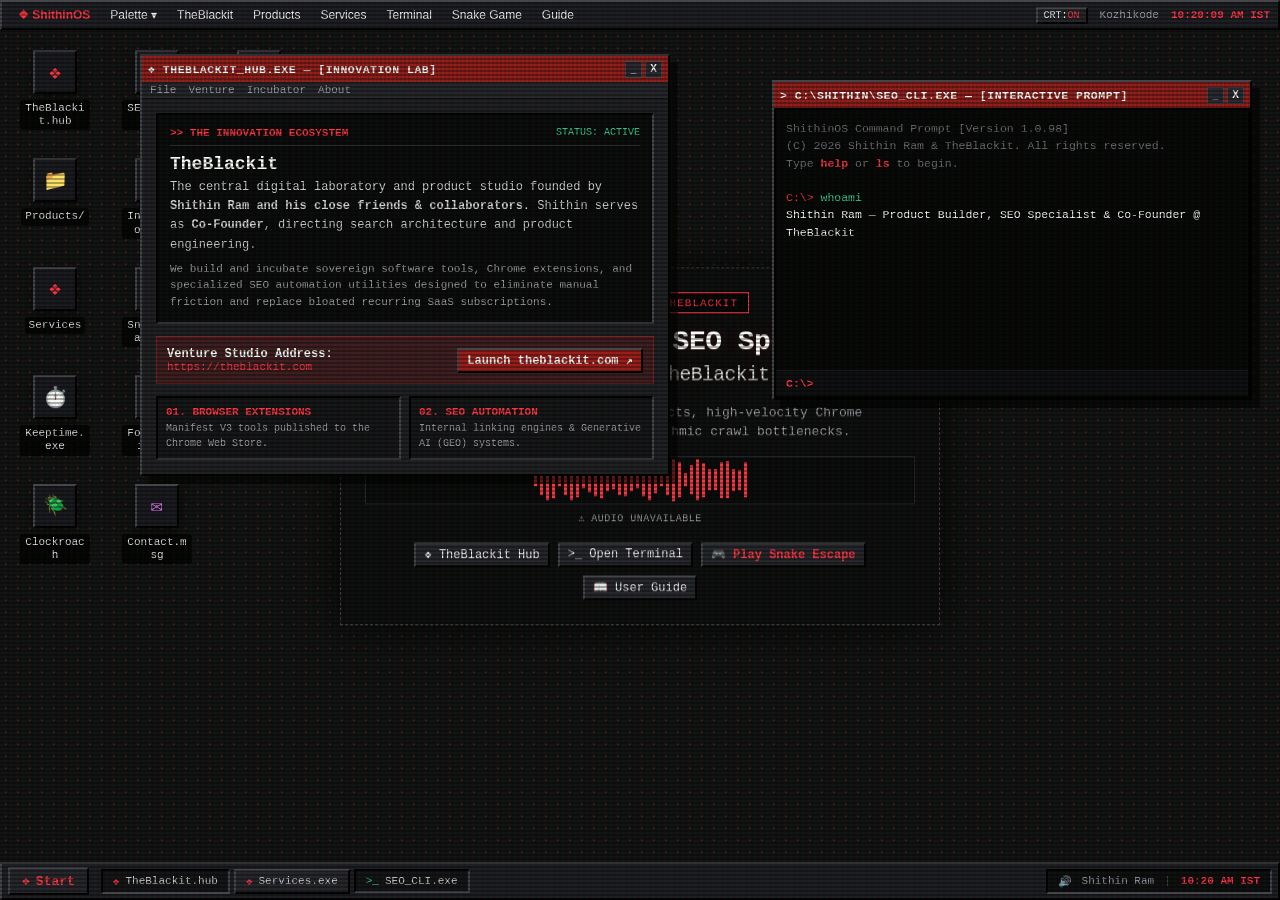
==== commit 96c76a8c: "Swap the wave track and start playback at 0:20 - Point the wave at assets/audio/theme.mp3 (generic n" ====
--- a/index.html
+++ b/index.html
@@ -891,11 +891,12 @@
 </head>
 <body data-theme="crimson">
 
-  <!-- Theme tune, triggered only by clicking the desktop wave.
-       NOT tracked in git: drop a licensed track in as assets/audio/the-sign.mp3
-       (see assets/audio/README.md). If it is missing the player shows
-       "AUDIO UNAVAILABLE" and everything else keeps working. -->
-  <audio id="wave-audio" src="assets/audio/the-sign.mp3" preload="metadata" loop></audio>
+  <!-- Theme tune, triggered only by clicking the desktop wave. Playback
+       starts 20s in (WAVE_START_SECONDS, also set in the JS below) to skip
+       the intro. NOT tracked in git: drop a licensed track in as
+       assets/audio/theme.mp3 (see assets/audio/README.md). If it is missing
+       the player shows "AUDIO UNAVAILABLE" and everything else keeps working. -->
+  <audio id="wave-audio" src="assets/audio/theme.mp3#t=20" preload="metadata" loop></audio>
 
   <!-- Scanlines Overlay -->
   <div id="crt-screen" class="scanlines"></div>
@@ -2284,6 +2285,52 @@
       const bars = container.querySelectorAll('.crawl-bar');
       let tickerId = null;
 
+      /* Playback skips the intro. Three layers, because browsers differ:
+           1. the #t=20 media fragment on the <audio> src (declarative),
+           2. applying the offset once metadata is known,
+           3. a settle check — some engines ignore a seek issued too early and
+              stay at 0, so if we are still at the top shortly after starting
+              we try once more. */
+      const WAVE_START_SECONDS = 20;
+      let retried = false;
+
+      /* Apply the intro skip. Some engines drop a seek issued while the media
+         is still loading, so this is also re-run from 'playing' and
+         'timeupdate' until it sticks or we run out of retries. */
+      function applyStartOffset() {
+        if (!isFinite(audio.duration) || audio.duration <= WAVE_START_SECONDS + 1) return;
+        if (audio.currentTime >= 1) return;   // already past the intro
+        const target = Math.min(WAVE_START_SECONDS, Math.max(0, audio.duration - 0.5));
+        try {
+          if (typeof audio.fastSeek === 'function') audio.fastSeek(target);
+          else audio.currentTime = target;
+        } catch (err) {
+          try { audio.currentTime = target; } catch (err2) { /* give up, play from top */ }
+        }
+      }
+
+      const seekToStart = () => applyStartOffset();
+
+      /* Exposed so the 20s start offset can be verified without relying on
+         real playback: container.__waveSeek() returns the resolved offset. */
+      container.__waveSeek = () => ({
+        applied: isFinite(audio.duration) ? Math.min(WAVE_START_SECONDS, Math.max(0, audio.duration - 0.5)) : null,
+        duration: audio.duration,
+        startSeconds: WAVE_START_SECONDS,
+        readyState: audio.readyState
+      });
+
+      audio.addEventListener('loadedmetadata', applyStartOffset);
+      audio.addEventListener('loadeddata', applyStartOffset);
+      audio.addEventListener('canplay', applyStartOffset);
+      audio.addEventListener('playing', applyStartOffset);
+      audio.addEventListener('timeupdate', () => {
+        if (audio.currentTime < 1 && !audio.paused && !retried) {
+          retried = true;
+          setTimeout(applyStartOffset, 300);
+        }
+      });
+
       function setPlaying(on) {
         container.classList.toggle('playing', on);
         container.setAttribute('aria-pressed', on ? 'true' : 'false');
@@ -2310,6 +2357,7 @@
       function toggleWave() {
         if (!audio) return;
         if (audio.paused) {
+          seekToStart();
           const attempt = audio.play();
           if (attempt && attempt.catch) {
             attempt.catch(() => {
@@ -2324,7 +2372,11 @@
       }
 
       if (audio) {
-        audio.addEventListener('play', () => { setPlaying(true); startBars(); });
+        audio.addEventListener('play', () => {
+          seekToStart();
+          setPlaying(true);
+          startBars();
+        });
         audio.addEventListener('pause', () => { setPlaying(false); stopBars(); });
         audio.addEventListener('ended', () => { setPlaying(false); stopBars(); });
         audio.addEventListener('error', () => {
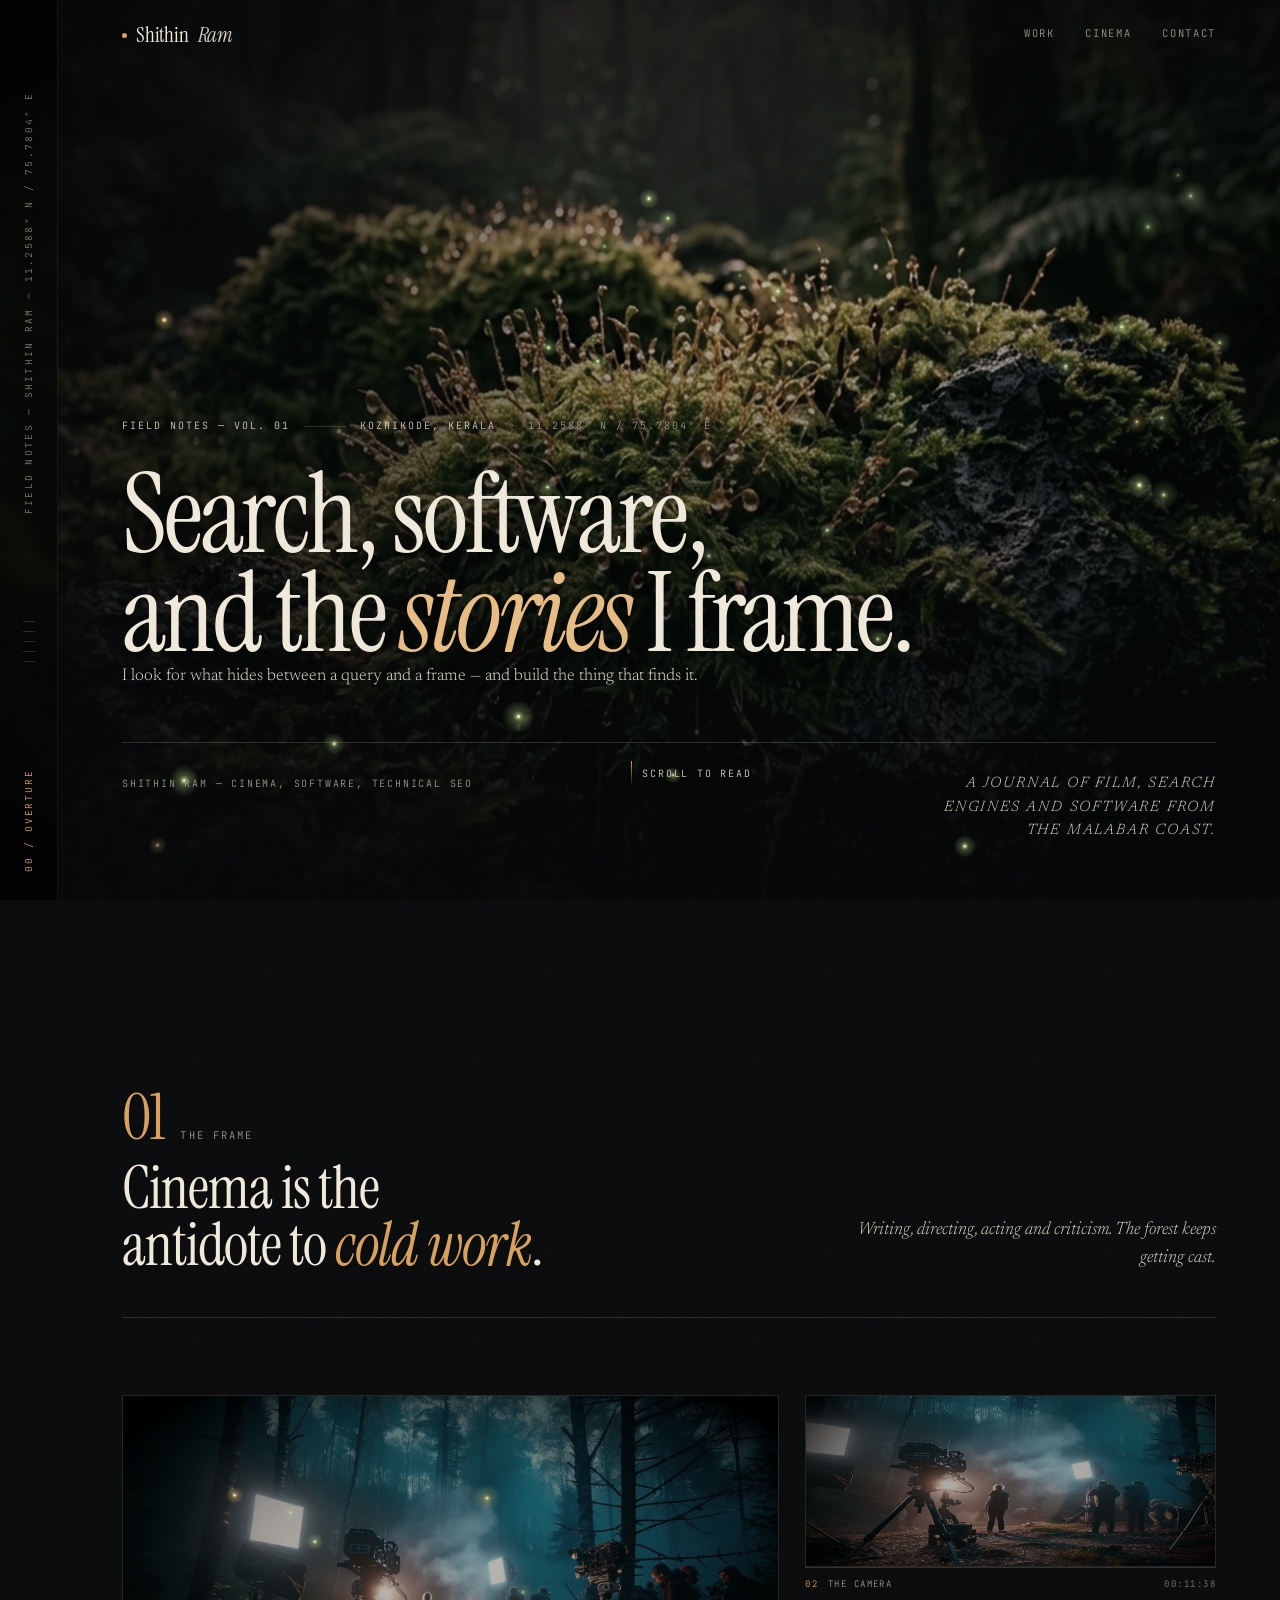
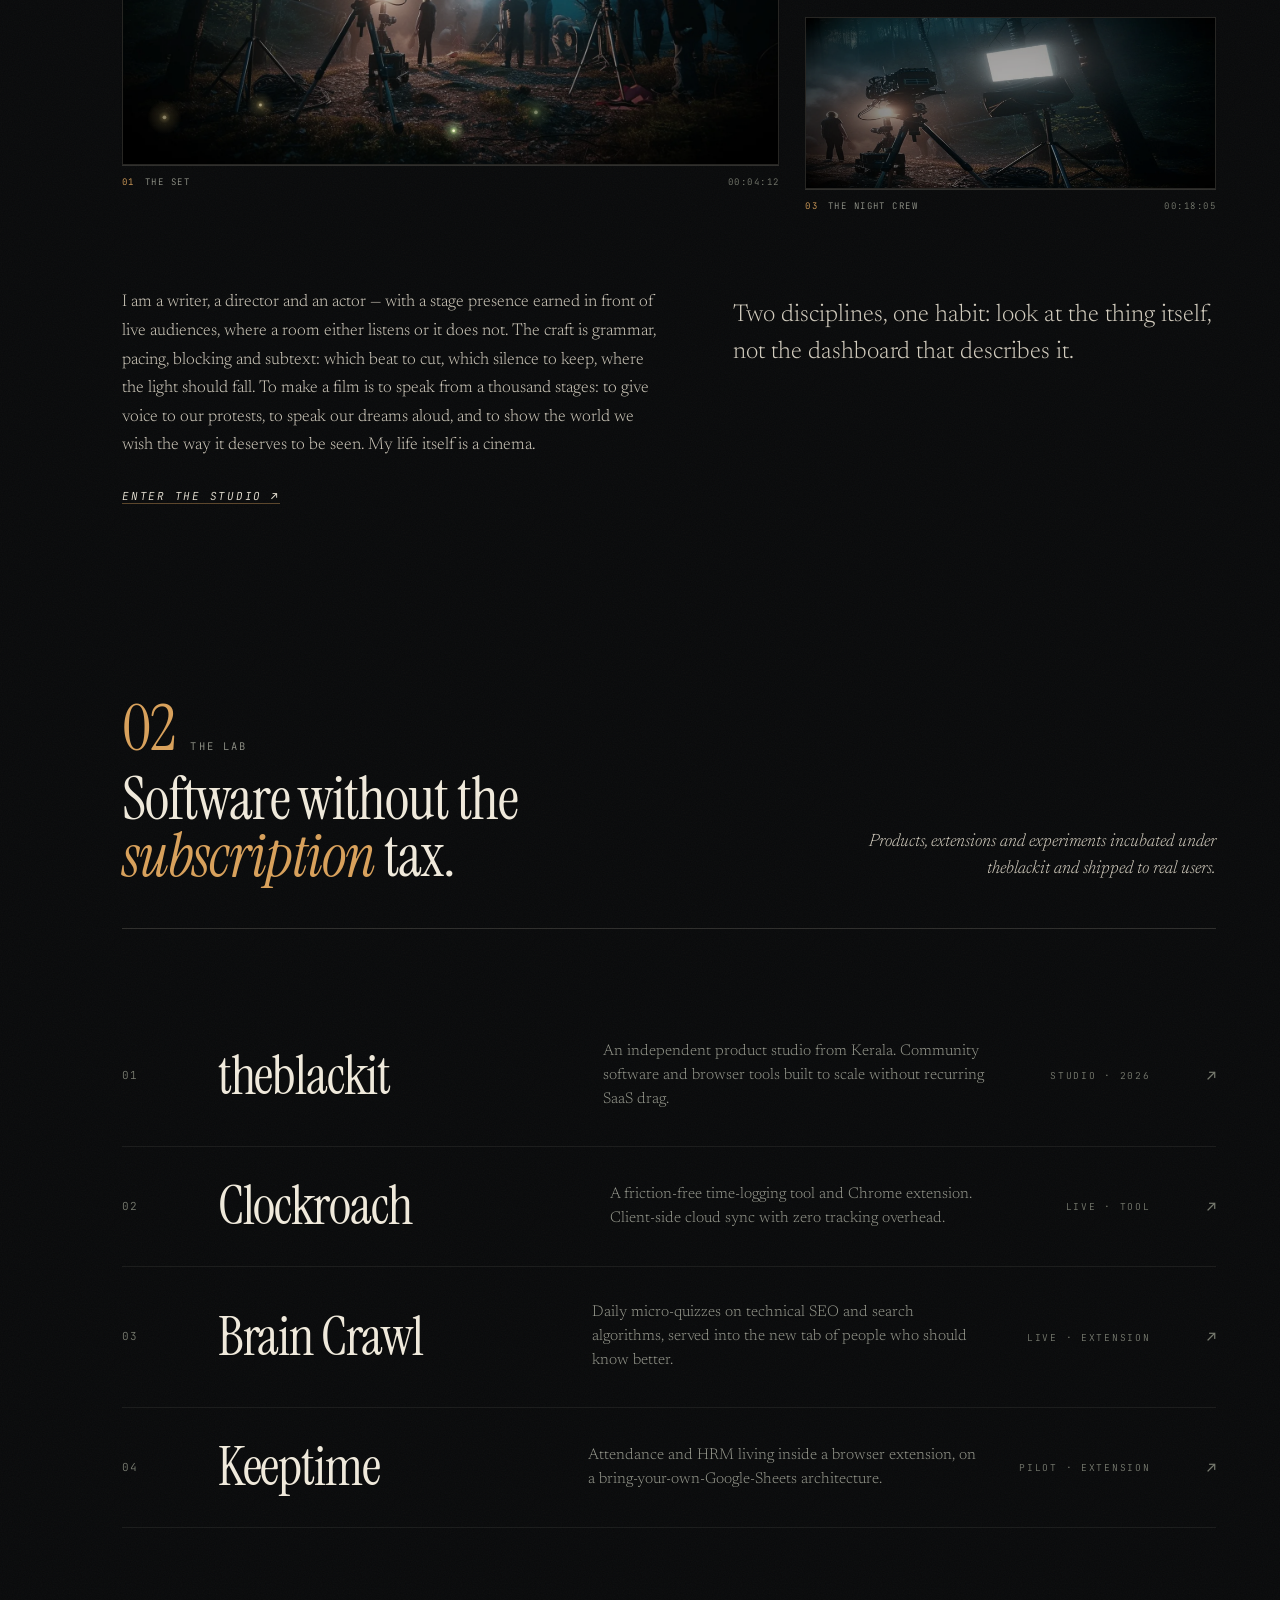
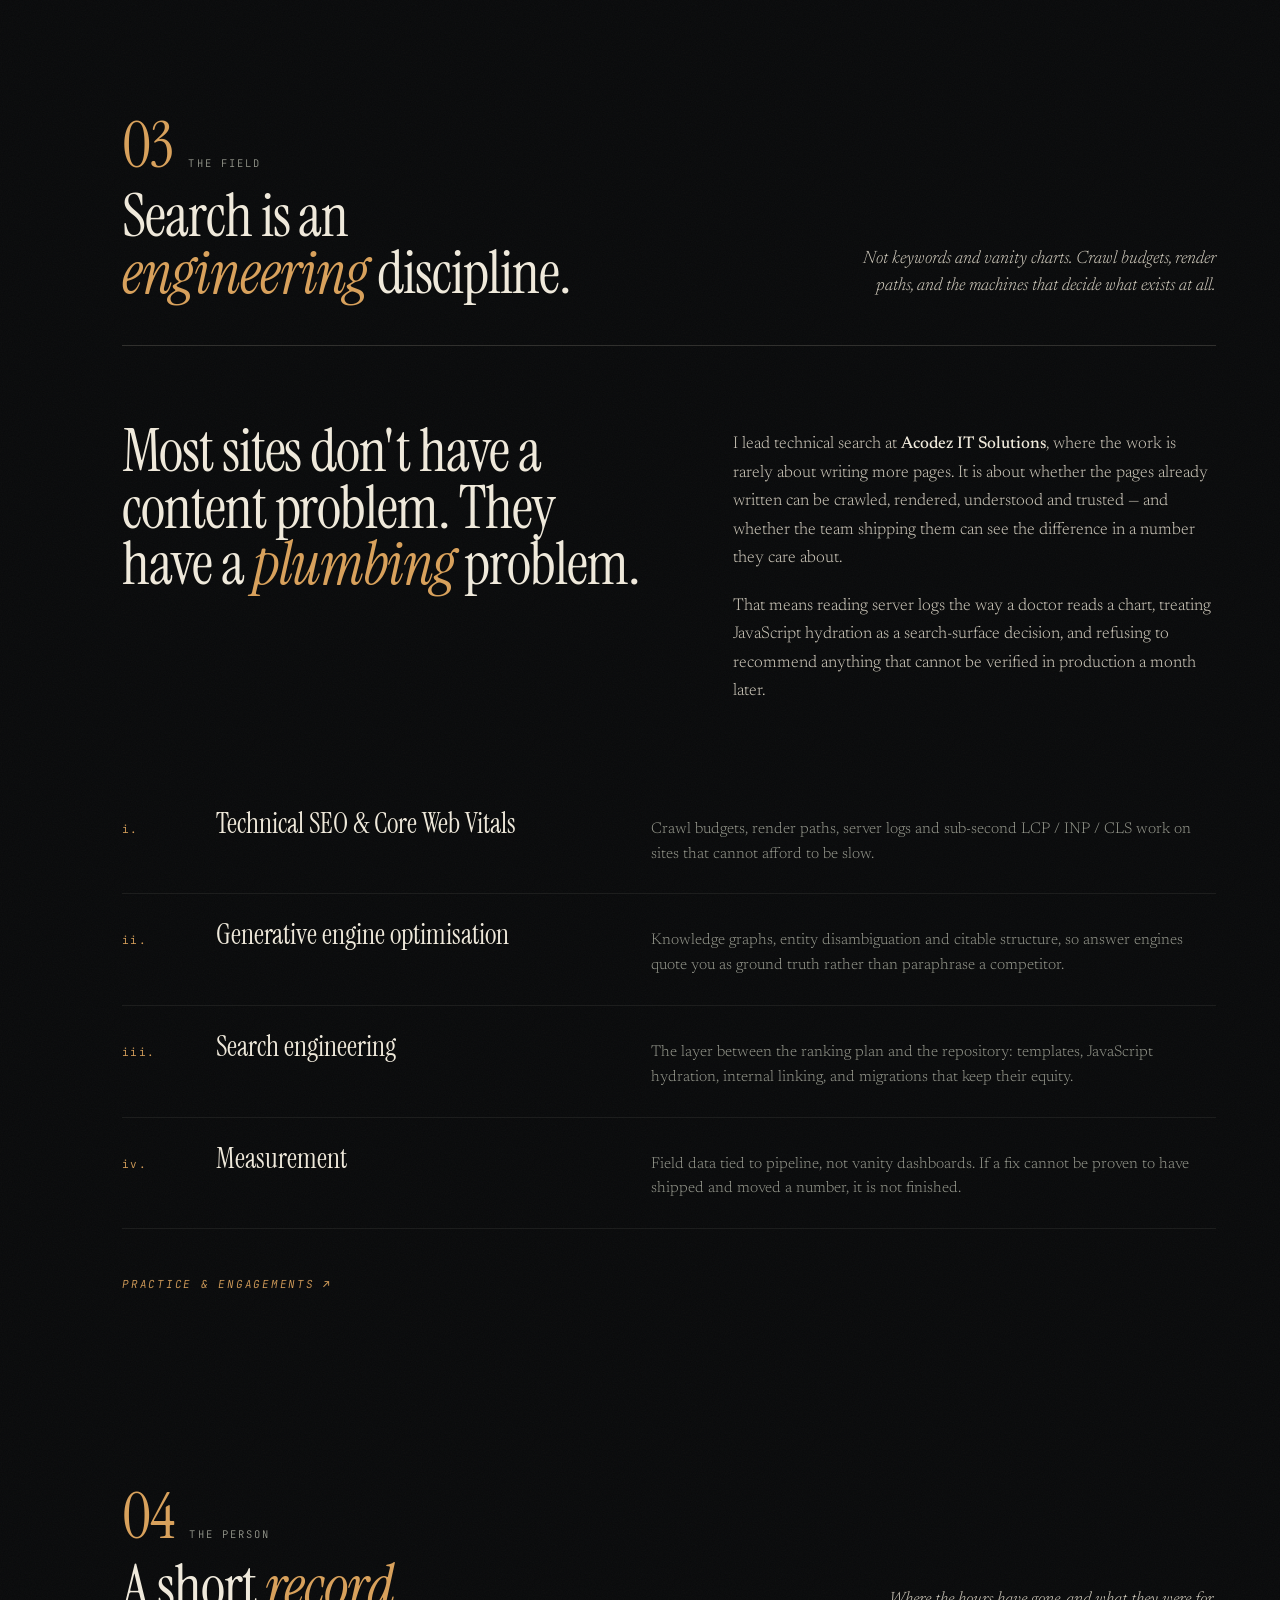
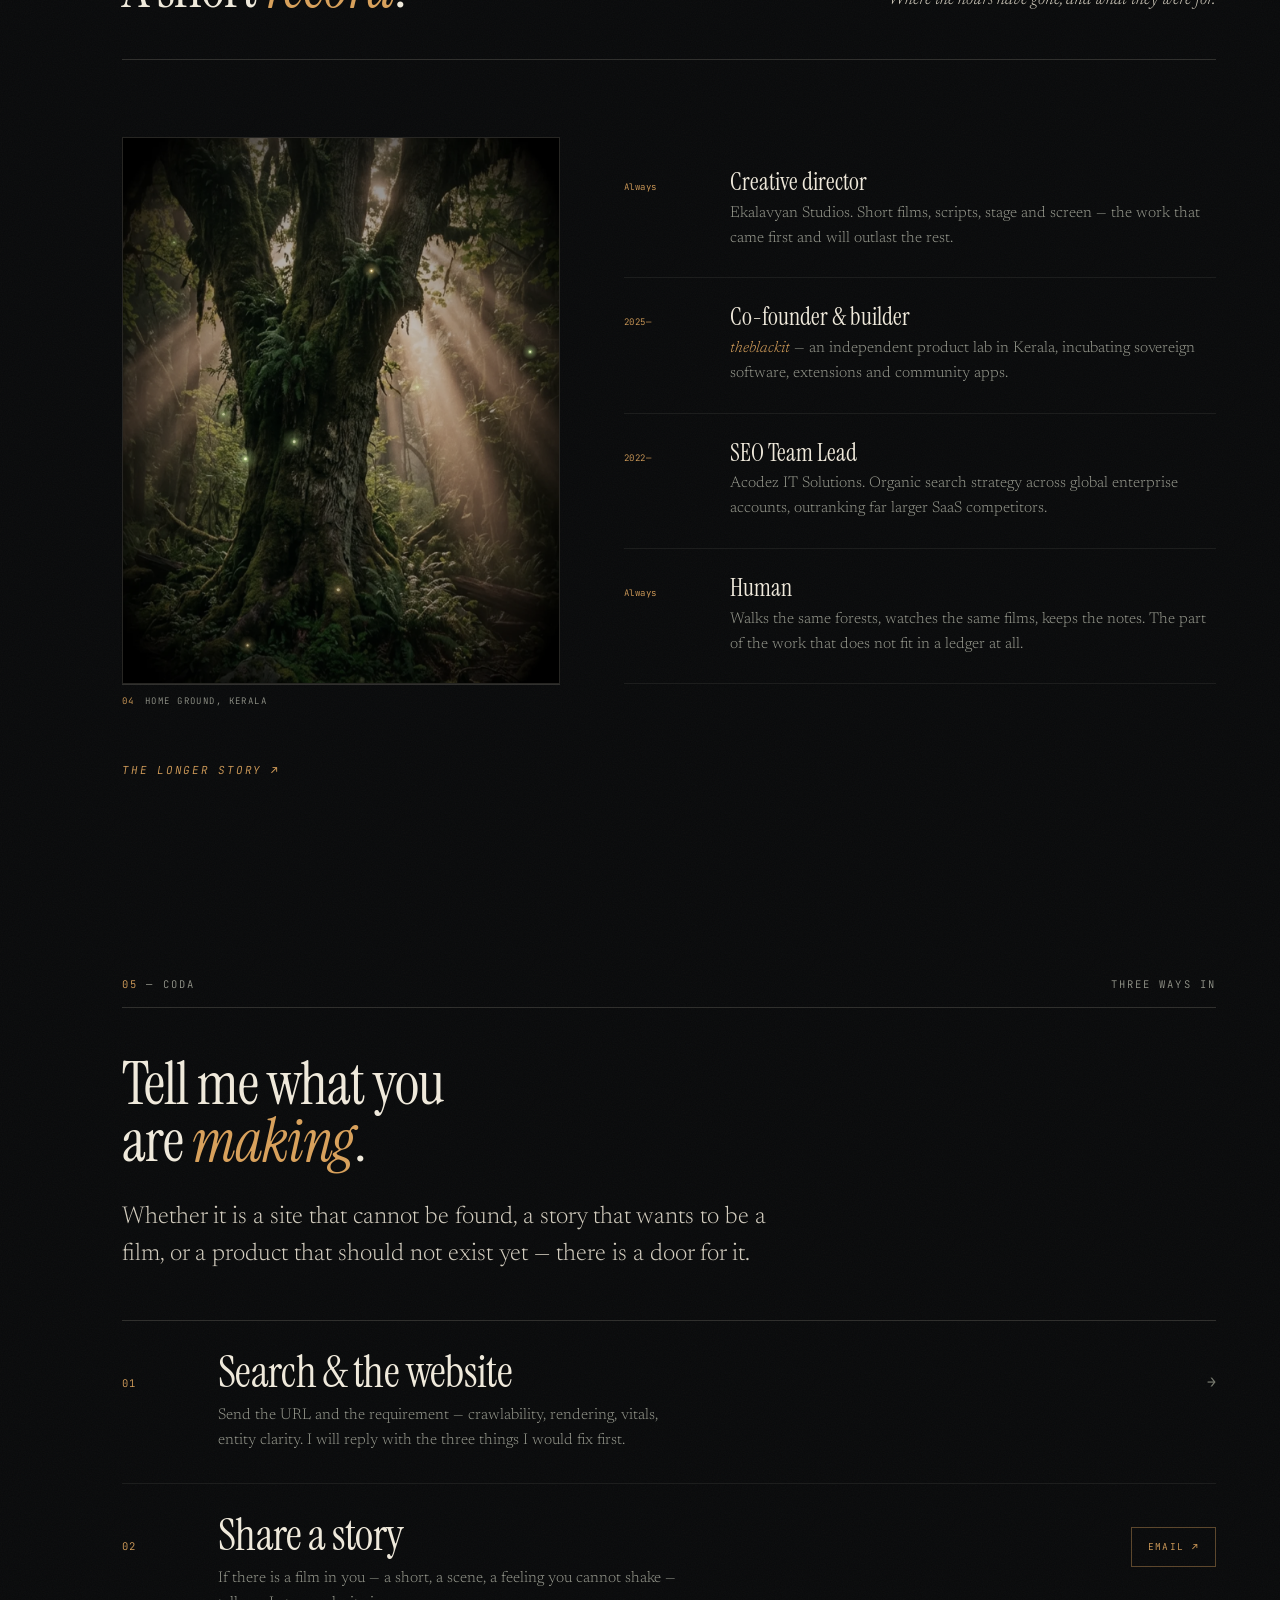
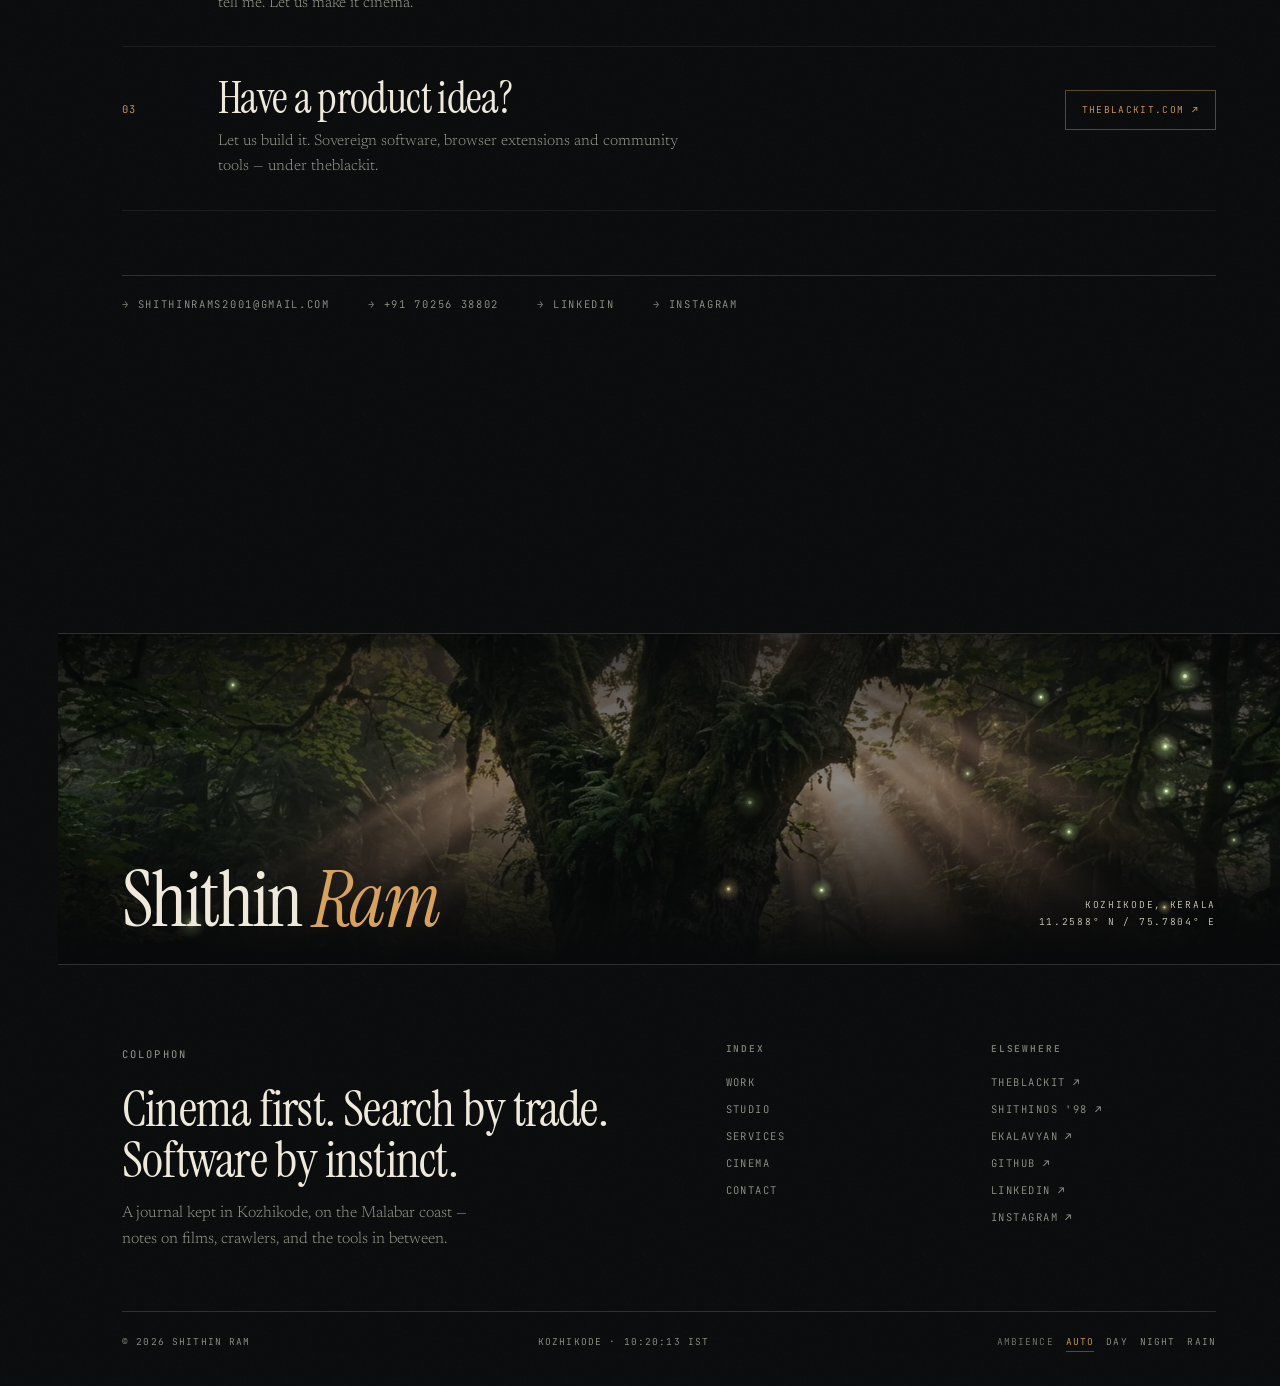
==== commit 40811b38: "Promote "Field Notes" to the main domain Merges the new-nature-design branch and moves the new desig" ====
--- a/index.html
+++ b/index.html
@@ -1,2418 +1,383 @@
 <!DOCTYPE html>
 <html lang="en">
 <head>
-  <meta charset="UTF-8">
-  <meta name="viewport" content="width=device-width, initial-scale=1.0">
-  <title>ShithinOS '98 — Shithin Ram (Product Builder, SEO Specialist &amp; Co-Founder @ TheBlackit)</title>
-  <meta name="description" content="Vintage Operating System portfolio of Shithin Ram — Product Builder, SEO Specialist, and Co-Founder of TheBlackit.">
-  <meta name="keywords" content="SEO Specialist, Web Developer, Entrepreneur, Product Builder, TheBlackit, Keeptime, Clockroach, Kerala">
-  <meta name="author" content="Shithin Ram S">
-  <meta name="robots" content="index, follow, max-image-preview:large">
-  <link rel="canonical" href="https://shithin.com/">
-  <meta property="og:locale" content="en_US">
-  <meta property="og:type" content="website">
-  <meta property="og:title" content="ShithinOS '98 — Shithin Ram (Product Builder, SEO Specialist &amp; Co-Founder @ TheBlackit)">
-  <meta property="og:description" content="Vintage Operating System portfolio of Shithin Ram — Product Builder, SEO Specialist, and Co-Founder of TheBlackit.">
-  <meta property="og:url" content="https://shithin.com/">
-  <meta property="og:site_name" content="Shithin Ram">
-  <!-- TODO before launch: og:image / twitter:image 1200x630 -->
-  <meta name="twitter:card" content="summary_large_image">
-  <meta name="twitter:title" content="ShithinOS '98 — Shithin Ram (Product Builder, SEO Specialist &amp; Co-Founder @ TheBlackit)">
-  <meta name="twitter:description" content="Vintage Operating System portfolio of Shithin Ram — Product Builder, SEO Specialist, and Co-Founder of TheBlackit.">
-  <link rel="icon" type="image/svg+xml" href="assets/favicon.svg">
-  <script type="application/ld+json">
-  {
-    "@context": "https://schema.org",
-    "@graph": [
-      {
-        "@type": "Person",
-        "@id": "https://shithin.com/#person",
-        "name": "Shithin Ram",
-        "jobTitle": "Product Builder, SEO Specialist & Co-Founder",
-        "description": "Product builder and technical SEO specialist based in Kozhikode, Kerala. SEO Team Lead at Acodez IT Solutions and co-founder of theblackit.",
-        "url": "https://shithin.com",
-        "email": "shithinrams2001@gmail.com",
-        "address": { "@type": "PostalAddress", "addressLocality": "Kozhikode", "addressRegion": "Kerala", "addressCountry": "India" },
-        "worksFor": { "@type": "Organization", "name": "Acodez IT Solutions", "url": "https://acodez.in" },
-        "founderOf": { "@id": "https://theblackit.com/#org" },
-        "sameAs": [
-          "https://theblackit.com",
-          "https://github.com/shithins/",
-          "https://www.linkedin.com/in/shithin-ram-158327246/"
-        ],
-        "knowsAbout": ["Search Engine Optimization", "Technical SEO", "Core Web Vitals", "Generative Engine Optimization", "Web Development", "Chrome Extension Development", "Product Management"]
-      },
-      {
-        "@type": "Organization",
-        "@id": "https://theblackit.com/#org",
-        "name": "theblackit",
-        "url": "https://theblackit.com",
-        "description": "A product company from Kerala building community-driven software products.",
-        "founder": { "@id": "https://shithin.com/#person" },
-        "address": { "@type": "PostalAddress", "addressLocality": "Kozhikode", "addressRegion": "Kerala", "addressCountry": "India" }
-      },
-      { "@type": "WebSite", "@id": "https://shithin.com/#website", "url": "https://shithin.com", "name": "Shithin Ram", "publisher": { "@id": "https://shithin.com/#person" } }
-    ]
-  }
-  </script>
-  
-  <style>
-    /* ==========================================================================
-       ShithinOS '98 — Pure Vintage OS Design System (Zero External Dependencies)
-       ========================================================================== */
-    :root {
-      --bg-desktop: #111114;
-      --win-bg: #1e1e24;
-      --win-header-1: #991b1b;
-      --win-header-2: #7f1d1d;
-      --bevel-light: #44444c;
-      --bevel-dark: #000000;
-      --accent: #ff3344;
-      --accent-glow: rgba(255, 51, 68, 0.2);
-      --accent-green: #34d399;
-      --text-main: #f4f4f7;
-      --text-muted: #a1a1aa;
-      --font-system: -apple-system, BlinkMacSystemFont, "Segoe UI", Roboto, "Courier New", monospace;
-      --font-mono: "Courier New", Courier, monospace;
-    }
-
-    /* THEME PRESETS */
-    body[data-theme="matrix"] {
-      --bg-desktop: #041009;
-      --win-bg: #091a10;
-      --win-header-1: #065f46;
-      --win-header-2: #044332;
-      --bevel-light: #1e3a29;
-      --accent: #10b981;
-      --accent-glow: rgba(16, 185, 129, 0.2);
-    }
-    body[data-theme="amber"] {
-      --bg-desktop: #140f04;
-      --win-bg: #1c1508;
-      --win-header-1: #92400e;
-      --win-header-2: #78350f;
-      --bevel-light: #45341a;
-      --accent: #f59e0b;
-      --accent-glow: rgba(245, 158, 11, 0.2);
-    }
-    body[data-theme="cyberpunk"] {
-      --bg-desktop: #0c0817;
-      --win-bg: #150f29;
-      --win-header-1: #86198f;
-      --win-header-2: #701a75;
-      --bevel-light: #4c1d68;
-      --accent: #06b6d4;
-      --accent-glow: rgba(6, 182, 212, 0.2);
-    }
-    body[data-theme="classic95"] {
-      --bg-desktop: #2c3e50;
-      --win-bg: #c0c0c0;
-      --win-header-1: #000080;
-      --win-header-2: #1084d0;
-      --bevel-light: #ffffff;
-      --bevel-dark: #808080;
-      --accent: #000080;
-      --accent-glow: rgba(0, 0, 128, 0.2);
-      --text-main: #000000;
-      --text-muted: #444444;
-    }
-
-    * {
-      box-sizing: border-box;
-      margin: 0;
-      padding: 0;
-      user-select: none;
-      -webkit-user-select: none;
-    }
-
-    body {
-      background-color: var(--bg-desktop);
-      color: var(--text-main);
-      font-family: var(--font-system);
-      font-size: 13px;
-      height: 100vh;
-      width: 100vw;
-      overflow: hidden;
-      display: flex;
-      flex-direction: column;
-      transition: background-color 0.2s ease;
-    }
-
-    /* Retro Bevel Classes */
-    .outset {
-      border-top: 2px solid var(--bevel-light);
-      border-left: 2px solid var(--bevel-light);
-      border-right: 2px solid var(--bevel-dark);
-      border-bottom: 2px solid var(--bevel-dark);
-    }
-    .inset {
-      border-top: 2px solid var(--bevel-dark);
-      border-left: 2px solid var(--bevel-dark);
-      border-right: 2px solid var(--bevel-light);
-      border-bottom: 2px solid var(--bevel-light);
-    }
-    .btn-retro {
-      background: #24242c;
-      color: var(--text-main);
-      font-family: var(--font-system);
-      font-size: 12px;
-      cursor: pointer;
-      display: inline-flex;
-      align-items: center;
-      justify-content: center;
-      padding: 3px 8px;
-      border-top: 2px solid var(--bevel-light);
-      border-left: 2px solid var(--bevel-light);
-      border-right: 2px solid var(--bevel-dark);
-      border-bottom: 2px solid var(--bevel-dark);
-      text-decoration: none;
-    }
-    body[data-theme="classic95"] .btn-retro {
-      background: #c0c0c0;
-      color: #000;
-    }
-    .btn-retro:hover {
-      filter: brightness(1.15);
-    }
-    .btn-retro:active {
-      border-top: 2px solid var(--bevel-dark);
-      border-left: 2px solid var(--bevel-dark);
-      border-right: 2px solid var(--bevel-light);
-      border-bottom: 2px solid var(--bevel-light);
-      transform: translate(1px, 1px);
-    }
-
-    /* CRT Scanlines Overlay */
-    .scanlines {
-      position: fixed;
-      inset: 0;
-      background: linear-gradient(rgba(18, 16, 16, 0) 50%, rgba(0, 0, 0, 0.3) 50%), 
-                  linear-gradient(90deg, rgba(255, 0, 0, 0.04), rgba(0, 255, 0, 0.01), rgba(0, 255, 0, 0.04));
-      background-size: 100% 4px, 6px 100%;
-      pointer-events: none;
-      z-index: 9999;
-    }
-    .scanlines.off { display: none; }
-
-    /* Desktop Surface */
-    #desktop {
-      flex: 1;
-      position: relative;
-      background-color: var(--bg-desktop);
-      background-image: radial-gradient(var(--accent-glow) 1.2px, transparent 0);
-      background-size: 12px 12px;
-      padding: 16px;
-      overflow: hidden;
-    }
-
-    /* Desktop Centerpiece Dashboard (When Windows Are Closed) */
-    #desktop-centerpiece {
-      position: absolute;
-      top: 50%;
-      left: 50%;
-      transform: translate(-50%, -50%);
-      width: 90%;
-      max-width: 600px;
-      pointer-events: auto;
-      z-index: 5;
-      text-align: center;
-      display: flex;
-      flex-direction: column;
-      align-items: center;
-      gap: 14px;
-      padding: 24px;
-      background: rgba(10, 10, 14, 0.7);
-      border: 1px dashed var(--bevel-light);
-      box-shadow: 0 0 40px rgba(0, 0, 0, 0.8);
-      backdrop-filter: blur(2px);
-    }
-    body[data-theme="classic95"] #desktop-centerpiece {
-      background: rgba(192, 192, 192, 0.85);
-      border-color: #808080;
-    }
-    .center-badge {
-      display: inline-flex;
-      align-items: center;
-      gap: 6px;
-      padding: 3px 10px;
-      background: rgba(0, 0, 0, 0.5);
-      border: 1px solid var(--accent);
-      color: var(--accent);
-      font-size: 11px;
-      font-family: var(--font-mono);
-      letter-spacing: 1px;
-    }
-    .center-title {
-      font-size: 28px;
-      font-weight: 800;
-      letter-spacing: -0.5px;
-      color: #fff;
-      line-height: 1.1;
-      text-shadow: 0 0 16px var(--accent-glow);
-    }
-    body[data-theme="classic95"] .center-title {
-      color: #000080;
-      text-shadow: none;
-    }
-    .center-sub {
-      font-size: 13px;
-      color: var(--text-muted);
-      max-width: 480px;
-      line-height: 1.5;
-    }
-    .crawl-graph-box {
-      width: 100%;
-      height: 48px;
-      background: #09090c;
-      border: 1px solid #272730;
-      position: relative;
-      overflow: hidden;
-      display: flex;
-      align-items: center;
-      justify-content: center;
-      cursor: pointer;
-      transition: border-color 0.2s ease, box-shadow 0.2s ease;
-    }
-    .crawl-graph-box:hover {
-      border-color: var(--accent);
-    }
-    .crawl-graph-box:focus-visible {
-      outline: 2px solid var(--accent);
-      outline-offset: 2px;
-    }
-    .crawl-graph-box.playing {
-      border-color: var(--accent);
-      box-shadow: 0 0 14px var(--accent-glow);
-    }
-    .crawl-bar {
-      width: 3px;
-      margin: 0 1.5px;
-      background: var(--accent);
-      transition: height 0.3s ease;
-    }
-    /* While playing, the bars step faster than the 0.3s transition, so easing
-       is dropped to keep the motion tied to the beat rather than lagging. */
-    .crawl-graph-box.playing .crawl-bar {
-      transition: height 0.08s linear;
-    }
-
-    /* Top Menu Bar */
-    #top-bar {
-      height: 30px;
-      background: #1c1c24;
-      display: flex;
-      align-items: center;
-      justify-content: space-between;
-      padding: 0 8px;
-      z-index: 5000;
-      position: relative;
-    }
-    body[data-theme="classic95"] #top-bar {
-      background: #c0c0c0;
-      color: #000;
-    }
-    .top-left {
-      display: flex;
-      align-items: center;
-      gap: 4px;
-    }
-    .top-menu-btn {
-      background: transparent;
-      border: none;
-      color: inherit;
-      padding: 3px 8px;
-      cursor: pointer;
-      font-size: 12px;
-      border-radius: 2px;
-    }
-    .top-menu-btn:hover {
-      background: rgba(255, 255, 255, 0.1);
-    }
-    .top-right {
-      display: flex;
-      align-items: center;
-      gap: 12px;
-      font-size: 11px;
-      font-family: var(--font-mono);
-      color: var(--text-muted);
-    }
-
-    /* Dropdown Menus */
-    .dropdown-menu {
-      position: absolute;
-      top: 28px;
-      background: var(--win-bg);
-      z-index: 7000;
-      padding: 4px;
-      display: flex;
-      flex-direction: column;
-      gap: 2px;
-      width: 190px;
-      box-shadow: 4px 4px 0px rgba(0, 0, 0, 0.6);
-    }
-    .dropdown-menu.hidden { display: none; }
-    .dropdown-item {
-      padding: 4px 8px;
-      font-size: 11px;
-      cursor: pointer;
-      display: flex;
-      align-items: center;
-      justify-content: space-between;
-      color: var(--text-main);
-      background: transparent;
-      border: none;
-      text-align: left;
-      width: 100%;
-    }
-    .dropdown-item:hover {
-      background: var(--accent);
-      color: #fff;
-    }
-
-    /* Desktop Icons */
-    .icon-grid {
-      display: grid;
-      grid-template-rows: repeat(5, auto);
-      grid-auto-flow: column;
-      gap: 20px 24px;
-      width: fit-content;
-      position: relative;
-      z-index: 10;
-    }
-    .desktop-icon {
-      width: 78px;
-      display: flex;
-      flex-direction: column;
-      align-items: center;
-      gap: 6px;
-      cursor: pointer;
-      padding: 4px;
-      border-radius: 4px;
-    }
-    .desktop-icon:hover {
-      background: var(--accent-glow);
-      outline: 1px dashed var(--accent);
-    }
-    .icon-box {
-      width: 44px;
-      height: 44px;
-      background: #181820;
-      display: flex;
-      align-items: center;
-      justify-content: center;
-      font-size: 20px;
-      box-shadow: 0 4px 10px rgba(0, 0, 0, 0.5);
-    }
-    body[data-theme="classic95"] .icon-box {
-      background: #c0c0c0;
-      color: #000;
-    }
-    .icon-label {
-      font-size: 11px;
-      text-align: center;
-      color: #e4e4e7;
-      background: rgba(0, 0, 0, 0.75);
-      padding: 2px 4px;
-      border-radius: 3px;
-      word-break: break-word;
-      line-height: 1.2;
-    }
-    body[data-theme="classic95"] .icon-label {
-      color: #fff;
-      background: #000080;
-    }
-
-    /* Retro Windows */
-    .retro-window {
-      position: absolute;
-      background: var(--win-bg);
-      min-width: 310px;
-      box-shadow: 8px 8px 0px rgba(0, 0, 0, 0.6);
-      display: flex;
-      flex-direction: column;
-      z-index: 20;
-    }
-    .retro-window.hidden { display: none; }
-    
-    .window-titlebar {
-      height: 26px;
-      background: repeating-linear-gradient(90deg, var(--win-header-1), var(--win-header-1) 2px, var(--win-header-2) 2px, var(--win-header-2) 4px);
-      display: flex;
-      align-items: center;
-      justify-content: space-between;
-      padding: 0 6px;
-      cursor: move;
-      color: #ffffff;
-      font-weight: bold;
-      font-size: 11.5px;
-      letter-spacing: 0.5px;
-    }
-    .window-controls {
-      display: flex;
-      align-items: center;
-      gap: 3px;
-    }
-    .win-ctrl-btn {
-      width: 17px;
-      height: 17px;
-      background: #272730;
-      color: #f4f4f5;
-      font-size: 10px;
-      font-weight: bold;
-      border: 1px solid var(--bevel-light);
-      cursor: pointer;
-      display: flex;
-      align-items: center;
-      justify-content: center;
-      line-height: 1;
-    }
-    body[data-theme="classic95"] .win-ctrl-btn {
-      background: #c0c0c0;
-      color: #000;
-      border-color: #808080;
-    }
-    .win-ctrl-btn:hover {
-      background: var(--accent);
-      color: #fff;
-    }
-    .window-menu {
-      background: #24242c;
-      border-bottom: 1px solid #121216;
-      padding: 2px 8px;
-      display: flex;
-      gap: 12px;
-      font-size: 11px;
-      color: var(--text-muted);
-    }
-    body[data-theme="classic95"] .window-menu {
-      background: #c0c0c0;
-      color: #333;
-      border-bottom: 1px solid #808080;
-    }
-    .window-body {
-      padding: 14px;
-      overflow-y: auto;
-      max-height: 420px;
-      display: flex;
-      flex-direction: column;
-      gap: 12px;
-    }
-
-    /* Interactive Terminal Screen */
-    .terminal-container {
-      background: #060608;
-      border: 2px solid #000;
-      font-family: var(--font-mono);
-      font-size: 11.5px;
-      height: 290px;
-      display: flex;
-      flex-direction: column;
-      overflow: hidden;
-    }
-    .terminal-output {
-      flex: 1;
-      padding: 10px;
-      overflow-y: auto;
-      color: #34d399;
-      line-height: 1.5;
-    }
-    .terminal-input-row {
-      display: flex;
-      align-items: center;
-      padding: 6px 10px;
-      background: #0d0d12;
-      border-top: 1px solid #1f1f28;
-      gap: 6px;
-    }
-    .cli-prompt {
-      color: var(--accent);
-      font-weight: bold;
-      white-space: nowrap;
-    }
-    .cli-input {
-      flex: 1;
-      background: transparent;
-      border: none;
-      outline: none;
-      color: #fff;
-      font-family: var(--font-mono);
-      font-size: 11.5px;
-    }
-
-    /* Snake Escape Game Arena */
-    #game-canvas-area {
-      width: 100%;
-      height: 250px;
-      background: #08080a;
-      border: 2px solid #272730;
-      position: relative;
-      overflow: hidden;
-    }
-    .game-portal {
-      position: absolute;
-      top: 60px;
-      right: 0;
-      width: 6px;
-      height: 80px;
-      background: repeating-linear-gradient(0deg, var(--accent), var(--accent) 4px, transparent 4px, transparent 8px);
-      animation: portalPulse 1s infinite alternate;
-    }
-    @keyframes portalPulse {
-      0% { opacity: 0.4; }
-      100% { opacity: 1; }
-    }
-    /* Motion is driven every animation frame now, so no CSS transition —
-       a transition here would fight the loop and just add lag. */
-    .game-sprite {
-      position: absolute;
-      font-size: 20px;
-      line-height: 1;
-      will-change: left, top;
-      z-index: 100;
-    }
-
-    /* Breakout Desktop Overlay for Game */
-    #breakout-overlay {
-      position: fixed;
-      inset: 0;
-      pointer-events: none;
-      z-index: 8000;
-      display: none;
-    }
-    #breakout-overlay.active {
-      display: block;
-    }
-    .desktop-snake {
-      position: absolute;
-      font-size: 22px;
-      line-height: 1;
-      will-change: left, top;
-    }
-    .trash-target-glow {
-      box-shadow: 0 0 24px 6px var(--accent) !important;
-      animation: trashBeacon 0.8s infinite alternate;
-    }
-    @keyframes trashBeacon {
-      0% { transform: scale(1); }
-      100% { transform: scale(1.15); }
-    }
-
-    /* Bottom Taskbar */
-    #taskbar {
-      height: 38px;
-      background: #1c1c24;
-      display: flex;
-      align-items: center;
-      justify-content: space-between;
-      padding: 0 6px;
-      z-index: 5000;
-      position: relative;
-    }
-    body[data-theme="classic95"] #taskbar {
-      background: #c0c0c0;
-      color: #000;
-    }
-    .start-btn {
-      padding: 4px 12px;
-      font-weight: bold;
-      color: var(--accent);
-      gap: 6px;
-      font-size: 13px;
-    }
-    body[data-theme="classic95"] .start-btn {
-      color: #000;
-    }
-    .task-tabs {
-      display: flex;
-      align-items: center;
-      gap: 4px;
-      margin-left: 8px;
-      overflow-x: auto;
-    }
-    .task-tab {
-      padding: 4px 10px;
-      font-size: 11px;
-      background: #24242c;
-      color: #d4d4d8;
-      display: flex;
-      align-items: center;
-      gap: 6px;
-      cursor: pointer;
-      white-space: nowrap;
-    }
-    body[data-theme="classic95"] .task-tab {
-      background: #c0c0c0;
-      color: #000;
-    }
-    .task-tab.active {
-      background: #121216;
-      border-top: 2px solid var(--bevel-dark);
-      border-left: 2px solid var(--bevel-dark);
-      border-right: 2px solid var(--bevel-light);
-      border-bottom: 2px solid var(--bevel-light);
-    }
-    .system-tray {
-      background: #0d0d10;
-      padding: 4px 10px;
-      display: flex;
-      align-items: center;
-      gap: 10px;
-      font-size: 11px;
-      font-family: var(--font-mono);
-      color: var(--text-muted);
-    }
-    body[data-theme="classic95"] .system-tray {
-      background: #c0c0c0;
-      color: #000;
-    }
-
-    /* Start Menu Popup */
-    #start-menu {
-      position: absolute;
-      bottom: 38px;
-      left: 6px;
-      width: 260px;
-      background: #1c1c24;
-      z-index: 6000;
-      display: flex;
-      box-shadow: 6px -6px 0px rgba(0, 0, 0, 0.6);
-    }
-    #start-menu.hidden { display: none; }
-    body[data-theme="classic95"] #start-menu {
-      background: #c0c0c0;
-      color: #000;
-    }
-    .start-sidebar {
-      width: 32px;
-      background: linear-gradient(to top, var(--win-header-2), var(--accent));
-      display: flex;
-      align-items: flex-end;
-      justify-content: center;
-      padding-bottom: 12px;
-      color: #fff;
-      font-weight: bold;
-      writing-mode: vertical-lr;
-      transform: rotate(180deg);
-      letter-spacing: 2px;
-      font-size: 12px;
-    }
-    .start-items {
-      flex: 1;
-      padding: 4px;
-      display: flex;
-      flex-direction: column;
-      gap: 2px;
-    }
-    .start-item {
-      display: flex;
-      align-items: center;
-      gap: 8px;
-      padding: 6px 10px;
-      text-decoration: none;
-      color: var(--text-main);
-      font-size: 12px;
-      cursor: pointer;
-      border-radius: 2px;
-      background: transparent;
-      border: none;
-      width: 100%;
-      text-align: left;
-    }
-    .start-item:hover {
-      background: var(--accent);
-      color: #fff;
-    }
-
-    /* Responsive adjustments */
-
-    /* The menu row measures ~713px, so between 641px and 759px it used to clip
-       with the right-hand side (CRT toggle, clock) permanently unreachable.
-       Wrap it — and the taskbar — from 760px down. */
-    @media (max-width: 760px) {
-      #top-bar {
-        height: auto;
-        flex-wrap: wrap;
-        gap: 2px 8px;
-        padding: 3px 8px;
-      }
-      .top-left {
-        flex-wrap: wrap;
-      }
-      .top-right {
-        padding-bottom: 2px;
-      }
-      /* The tray is the widest taskbar offender, so drop it (as phones do)
-         and let the task tabs scroll inside whatever space is left. */
-      #taskbar .system-tray {
-        display: none;
-      }
-      #taskbar {
-        gap: 4px;
-        padding: 2px 4px;
-      }
-      /* The Start + tabs row must be allowed to shrink, or the tabs stay at
-         full width and push the bar past the viewport. */
-      #taskbar > div:first-child {
-        flex: 1 1 auto;
-        min-width: 0;
-      }
-      .task-tabs {
-        flex: 1 1 auto;
-        min-width: 0;
-        overflow-x: auto;
-        scrollbar-width: none;
-        -webkit-overflow-scrolling: touch;
-      }
-      .task-tabs::-webkit-scrollbar {
-        display: none;
-      }
-      .task-tab {
-        white-space: nowrap;
-      }
-      .retro-window {
-        max-height: calc(100vh - 128px);
-      }
-    }
-
-    @media (max-width: 640px) {
-      /* The menu bar and taskbar rules live in the 760px block above. */
-      #top-bar {
-        height: auto;
-        flex-wrap: wrap;
-        gap: 2px 8px;
-        padding: 3px 8px;
-      }
-      .top-left {
-        flex-wrap: wrap;
-      }
-      .top-right {
-        padding-bottom: 2px;
-      }
-      /* Taskbar: the tray is the widest offender, so drop it (as phones do)
-         and let the task tabs scroll inside whatever space is left. */
-      #taskbar .system-tray {
-        display: none;
-      }
-      #taskbar {
-        gap: 4px;
-        padding: 2px 4px;
-      }
-      /* the Start button + tabs row must be allowed to shrink, or the tabs
-         stay at full width and push the bar past the viewport */
-      #taskbar > div:first-child {
-        flex: 1 1 auto;
-        min-width: 0;
-      }
-      .task-tabs {
-        flex: 1 1 auto;
-        min-width: 0;
-        overflow-x: auto;
-        scrollbar-width: none;
-        -webkit-overflow-scrolling: touch;
-      }
-      .task-tabs::-webkit-scrollbar {
-        display: none;
-      }
-      .task-tab {
-        white-space: nowrap;
-      }
-      .retro-window {
-        width: 95vw !important;
-        left: 2.5vw !important;
-        /* clamp below the now-taller wrapped menu bar */
-        top: 78px !important;
-        max-height: calc(100vh - 128px);
-      }
-      /* Desktop goes from "icons down the left, panel floating in the middle"
-         (which collided below 1280px) to a simple stacked flow: icons laid out
-         in rows up top, dashboard centred underneath. */
-      #desktop {
-        display: flex;
-        flex-direction: column;
-        align-items: center;
-        gap: 14px;
-        padding: 12px;
-        overflow-y: auto;
-      }
-      .icon-grid {
-        display: flex;
-        flex-wrap: wrap;
-        justify-content: center;
-        grid-auto-flow: row;
-        width: 100%;
-        gap: 12px 14px;
-      }
-      .desktop-icon {
-        width: 68px;
-      }
-      #desktop-centerpiece {
-        position: static;
-        transform: none;
-        width: 100%;
-        max-width: 100%;
-        margin: 0;
-        padding: 16px;
-      }
-      .center-title {
-        font-size: 20px;
-      }
-    }
-    /* Tablet band: the original floating panel still collides with the icon
-       column between roughly 700px and 1279px, so pin the panel safely right
-       of the icons instead of centring it over them. */
-    @media (min-width: 641px) and (max-width: 1279px) {
-      #desktop {
-        display: flex;
-        flex-direction: column;
-        align-items: center;
-        gap: 16px;
-        padding: 14px;
-        overflow-y: auto;
-      }
-      .icon-grid {
-        width: 100%;
-        grid-template-rows: repeat(3, auto);
-        gap: 14px 18px;
-      }
-      .desktop-icon {
-        width: 72px;
-      }
-      #desktop-centerpiece {
-        position: static;
-        transform: none;
-        width: 100%;
-        max-width: 560px;
-        margin: 0;
-        margin-top: auto;
-        margin-bottom: auto;
-      }
-    }
-  </style>
+<meta charset="UTF-8">
+<meta name="viewport" content="width=device-width, initial-scale=1.0">
+<title>Shithin Ram — Filmmaker, Technical SEO & Co-Founder @ theblackit</title>
+<meta name="description" content="Shithin Ram — filmmaker, technical SEO lead and co-founder of theblackit. Kozhikode, Kerala.">
+<meta name="author" content="Shithin Ram S">
+<meta name="robots" content="index, follow, max-image-preview:large">
+<link rel="canonical" href="https://shithin.com/">
+<meta property="og:locale" content="en_US">
+<meta property="og:type" content="website">
+<meta property="og:title" content="Shithin Ram — Filmmaker, Technical SEO & Co-Founder @ theblackit">
+<meta property="og:description" content="Shithin Ram — filmmaker, technical SEO lead and co-founder of theblackit. Kozhikode, Kerala.">
+<meta property="og:url" content="https://shithin.com/">
+<meta property="og:site_name" content="Shithin Ram">
+<meta property="og:image" content="https://shithin.com/img/og.webp">
+<meta name="twitter:card" content="summary_large_image">
+<meta name="theme-color" content="#08090a">
+<link rel="icon" type="image/svg+xml" href="img/favicon.svg">
+<link rel="preconnect" href="https://fonts.googleapis.com">
+<link rel="preconnect" href="https://fonts.gstatic.com" crossorigin>
+<link href="https://fonts.googleapis.com/css2?family=Instrument+Serif:ital@0;1&family=JetBrains+Mono:wght@300;400;500&family=Newsreader:ital,opsz,wght@0,6..72,200;0,6..72,300;0,6..72,400;1,6..72,300&display=swap" rel="stylesheet">
+<link rel="stylesheet" href="css/site.css">
+<script>document.documentElement.className+=' js';</script>
 </head>
-<body data-theme="crimson">
-
-  <!-- Theme tune, triggered only by clicking the desktop wave. Playback
-       starts 20s in (WAVE_START_SECONDS, also set in the JS below) to skip
-       the intro. NOT tracked in git: drop a licensed track in as
-       assets/audio/theme.mp3 (see assets/audio/README.md). If it is missing
-       the player shows "AUDIO UNAVAILABLE" and everything else keeps working. -->
-  <audio id="wave-audio" src="assets/audio/theme.mp3#t=20" preload="metadata" loop></audio>
-
-  <!-- Scanlines Overlay -->
-  <div id="crt-screen" class="scanlines"></div>
-
-  <!-- BREAKOUT GAME DESKTOP OVERLAY -->
-  <div id="breakout-overlay">
-    <div id="desktop-runner" class="game-sprite">🏃</div>
+<body class="has-rail">
+<div class="progress" id="progress" aria-hidden="true"></div>
+<a class="skip" href="#main">Skip to content</a>
+<header class="topbar" id="bar">
+    <a class="wordmark" href="./">
+      <span class="wordmark__dot" aria-hidden="true"></span>
+      Shithin <em>Ram</em>
+    </a>
+    <nav class="nav" aria-label="Primary">
+      <a href="work.html">Work</a>
+      <a href="cinema.html">Cinema</a>
+      <a href="contact.html">Contact</a>
+    </nav>
+</header>
+<aside class="rail" aria-hidden="true">
+    <span class="rail__text">Field Notes — Shithin Ram — 11.2588° N / 75.7804° E</span>
+    <span class="rail__ticks">
+      <span class="rail__tick" data-rail-tick="1"></span>
+      <span class="rail__tick" data-rail-tick="2"></span>
+      <span class="rail__tick" data-rail-tick="3"></span>
+      <span class="rail__tick" data-rail-tick="4"></span>
+      <span class="rail__tick" data-rail-tick="5"></span>
+    </span>
+    <span class="rail__now" id="rail-now">00 / Overture</span>
+</aside>
+<main id="main">
+  <section class="overture" id="overture" data-chapter="00">
+    <div class="overture__media" data-parallax>
+      <img class="clim-img" src="img/forest-hero.webp" alt="" width="2400" height="1350" fetchpriority="high">
+    </div>
+    <div class="fauna-field" data-fauna aria-hidden="true"></div>
+    <div class="overture__inner wrap">
+      <div class="overture__meta" data-reveal>
+        <span>Field Notes — Vol. 01</span>
+        <span class="divider" aria-hidden="true"></span>
+        <span>Kozhikode, Kerala</span>
+        <span class="coord">11.2588° N / 75.7804° E</span>
+      </div>
+      <h1 class="display overture__title" data-line>
+        Search, software,<br>and the <em>stories</em> I frame.
+      </h1>
+      <p class="overture__lede" data-reveal>I look for what hides between a query and a frame — and build the thing that finds it.</p>
+      <div class="overture__foot" data-reveal>
+        <span>Shithin Ram — cinema, software, technical SEO</span>
+        <span class="overture__scroll">Scroll to read</span>
+        <span class="overture__aside">A journal of film, search engines and software from the Malabar coast.</span>
+      </div>
+    </div>
+  </section>
+
+  <section class="chapter" id="frame" data-chapter="01">
+    <div class="wrap">
+      <div class="chapter__head">
+        <div>
+          <div class="chapter__kicker">
+            <span class="chapter__num">01</span>
+            <span>The Frame</span>
+          </div>
+          <h2 class="h2 chapter__title">Cinema is the antidote to <em>cold work</em>.</h2>
+        </div>
+        <p class="chapter__note">Writing, directing, acting and criticism. The forest keeps getting cast.</p>
+      </div>
+      <div class="screening screening--feature">
+        <figure class="frame frame--drift" data-reveal>
+          <div class="frame__media">
+            <img class="clim-img" src="img/frame-set-01.webp" alt="A film crew at work among trees, lit by lamps" width="1600" height="900">
+            <div class="fauna-field" data-fauna aria-hidden="true"></div>
+          </div>
+          <figcaption><span class="frame__no">01</span><span>The set</span><span class="frame__tc">00:04:12</span></figcaption>
+        </figure>
+        <figure class="frame" data-reveal>
+          <div class="frame__media">
+            <img class="clim-img" src="img/frame-set-02.webp" alt="A camera on a tripod, crew silhouetted behind the lights" width="1600" height="900">
+          </div>
+          <figcaption><span class="frame__no">02</span><span>The camera</span><span class="frame__tc">00:11:38</span></figcaption>
+        </figure>
+        <figure class="frame" data-reveal>
+          <div class="frame__media">
+            <img class="clim-img" src="img/frame-set-05.webp" alt="The night crew at the edge of the light" width="1600" height="900">
+          </div>
+          <figcaption><span class="frame__no">03</span><span>The night crew</span><span class="frame__tc">00:18:05</span></figcaption>
+        </figure>
+      </div>
+
+      <div class="spread" style="margin-top: clamp(44px, 6vw, 76px);">
+        <div class="spread__main body" data-reveal>
+          <p>I am a writer, a director and an actor — with a stage presence earned in front of live audiences, where a room either listens or it does not. The craft is grammar, pacing, blocking and subtext: which beat to cut, which silence to keep, where the light should fall. To make a film is to speak from a thousand stages: to give voice to our protests, to speak our dreams aloud, and to show the world we wish the way it deserves to be seen. My life itself is a cinema.</p>
+          <p style="margin-top:22px;"><a class="ital" href="cinema.html" style="font-family:var(--mono);font-size:11px;letter-spacing:.16em;text-transform:uppercase;">Enter the studio ↗</a></p>
+        </div>
+        <div class="spread__aside">
+          <p class="lede" data-reveal>Two disciplines, one habit: look at the thing itself, not the dashboard that describes it.</p>
+        </div>
+      </div>
+
+    </div>
+  </section>
+
+
+  <section class="chapter" id="lab" data-chapter="02">
+    <div class="wrap">
+      <div class="chapter__head">
+        <div>
+          <div class="chapter__kicker">
+            <span class="chapter__num">02</span>
+            <span>The Lab</span>
+          </div>
+          <h2 class="h2 chapter__title">Software without the <em>subscription</em> tax.</h2>
+        </div>
+        <p class="chapter__note">Products, extensions and experiments incubated under theblackit and shipped to real users.</p>
+      </div>
+      <div class="index">
+        <a class="index__row" data-reveal href="work.html#theblackit">
+          <span class="index__num">01</span>
+          <span class="index__name">theblackit</span>
+          <span class="index__desc">An independent product studio from Kerala. Community software and browser tools built to scale without recurring SaaS drag.</span>
+          <span class="index__meta">Studio · 2026</span>
+          <span class="index__arrow" aria-hidden="true">↗</span>
+        </a>
+        <a class="index__row" data-reveal href="https://clockroach.work/" target="_blank" rel="noopener noreferrer">
+          <span class="index__num">02</span>
+          <span class="index__name">Clockroach</span>
+          <span class="index__desc">A friction-free time-logging tool and Chrome extension. Client-side cloud sync with zero tracking overhead.</span>
+          <span class="index__meta">Live · Tool</span>
+          <span class="index__arrow" aria-hidden="true">↗</span>
+        </a>
+        <a class="index__row" data-reveal href="https://chromewebstore.google.com/detail/brain-crawl/opgjgghmabeencknffaifddjcnallngp" target="_blank" rel="noopener noreferrer">
+          <span class="index__num">03</span>
+          <span class="index__name">Brain Crawl</span>
+          <span class="index__desc">Daily micro-quizzes on technical SEO and search algorithms, served into the new tab of people who should know better.</span>
+          <span class="index__meta">Live · Extension</span>
+          <span class="index__arrow" aria-hidden="true">↗</span>
+        </a>
+        <a class="index__row" data-reveal href="work.html#keeptime">
+          <span class="index__num">04</span>
+          <span class="index__name">Keeptime</span>
+          <span class="index__desc">Attendance and HRM living inside a browser extension, on a bring-your-own-Google-Sheets architecture.</span>
+          <span class="index__meta">Pilot · Extension</span>
+          <span class="index__arrow" aria-hidden="true">↗</span>
+        </a>
+      </div>
+
+    </div>
+  </section>
+
+
+  <section class="chapter" id="field" data-chapter="03">
+    <div class="wrap">
+      <div class="chapter__head">
+        <div>
+          <div class="chapter__kicker">
+            <span class="chapter__num">03</span>
+            <span>The Field</span>
+          </div>
+          <h2 class="h2 chapter__title">Search is an <em>engineering</em> discipline.</h2>
+        </div>
+        <p class="chapter__note">Not keywords and vanity charts. Crawl budgets, render paths, and the machines that decide what exists at all.</p>
+      </div>
+      <div class="spread">
+        <div class="spread__main" data-reveal>
+          <h3 class="h2">Most sites don't have a content problem. They have a <em>plumbing</em> problem.</h3>
+        </div>
+        <div class="spread__aside body" data-reveal>
+          <p>I lead technical search at <strong>Acodez IT Solutions</strong>, where the work is rarely about writing more pages. It is about whether the pages already written can be crawled, rendered, understood and trusted — and whether the team shipping them can see the difference in a number they care about.</p>
+          <p>That means reading server logs the way a doctor reads a chart, treating JavaScript hydration as a search-surface decision, and refusing to recommend anything that cannot be verified in production a month later.</p>
+        </div>
+      </div>
+
+      <div style="margin-top: clamp(44px, 6vw, 76px);">      <div class="ledger">
+        <div class="ledger__row" data-reveal>
+          <span class="ledger__num">i.</span>
+          <span class="ledger__term">Technical SEO &amp; Core Web Vitals</span>
+          <span class="ledger__desc">Crawl budgets, render paths, server logs and sub-second LCP / INP / CLS work on sites that cannot afford to be slow.</span>
+        </div>
+        <div class="ledger__row" data-reveal>
+          <span class="ledger__num">ii.</span>
+          <span class="ledger__term">Generative engine optimisation</span>
+          <span class="ledger__desc">Knowledge graphs, entity disambiguation and citable structure, so answer engines quote you as ground truth rather than paraphrase a competitor.</span>
+        </div>
+        <div class="ledger__row" data-reveal>
+          <span class="ledger__num">iii.</span>
+          <span class="ledger__term">Search engineering</span>
+          <span class="ledger__desc">The layer between the ranking plan and the repository: templates, JavaScript hydration, internal linking, and migrations that keep their equity.</span>
+        </div>
+        <div class="ledger__row" data-reveal>
+          <span class="ledger__num">iv.</span>
+          <span class="ledger__term">Measurement</span>
+          <span class="ledger__desc">Field data tied to pipeline, not vanity dashboards. If a fix cannot be proven to have shipped and moved a number, it is not finished.</span>
+        </div>
+      </div>
+</div>
+
+      <p style="margin-top: clamp(26px, 4vw, 42px);" data-reveal>
+        <a class="ital" href="services.html" style="font-family:var(--mono);font-size:11px;letter-spacing:.16em;text-transform:uppercase;">Practice &amp; engagements ↗</a>
+      </p>
+
+    </div>
+  </section>
+
+
+  <section class="chapter" id="person" data-chapter="04">
+    <div class="wrap">
+      <div class="chapter__head">
+        <div>
+          <div class="chapter__kicker">
+            <span class="chapter__num">04</span>
+            <span>The Person</span>
+          </div>
+          <h2 class="h2 chapter__title">A short <em>record</em>.</h2>
+        </div>
+        <p class="chapter__note">Where the hours have gone, and what they were for.</p>
+      </div>
+
+      <div class="figure-spread">
+        <figure class="frame frame--tall" data-reveal>
+          <div class="frame__media">
+            <img class="clim-img" src="img/forest-tall.webp" alt="Sunlight through a moss-covered tree" width="1100" height="1500">
+            <div class="fauna-field" data-fauna aria-hidden="true"></div>
+          </div>
+          <figcaption><span class="frame__no">04</span><span>Home ground, Kerala</span></figcaption>
+        </figure>
+        <div class="figure-spread__text">
+                <div class="ledger">
+        <div class="ledger__row" data-reveal>
+          <span class="ledger__num">Always</span>
+          <span class="ledger__term">Creative director</span>
+          <span class="ledger__desc">Ekalavyan Studios. Short films, scripts, stage and screen — the work that came first and will outlast the rest.</span>
+        </div>
+        <div class="ledger__row" data-reveal>
+          <span class="ledger__num">2025—</span>
+          <span class="ledger__term">Co-founder &amp; builder</span>
+          <span class="ledger__desc"><a class="ital" href="https://theblackit.com" target="_blank" rel="noopener noreferrer">theblackit</a> — an independent product lab in Kerala, incubating sovereign software, extensions and community apps.</span>
+        </div>
+        <div class="ledger__row" data-reveal>
+          <span class="ledger__num">2022—</span>
+          <span class="ledger__term">SEO Team Lead</span>
+          <span class="ledger__desc">Acodez IT Solutions. Organic search strategy across global enterprise accounts, outranking far larger SaaS competitors.</span>
+        </div>
+        <div class="ledger__row" data-reveal>
+          <span class="ledger__num">Always</span>
+          <span class="ledger__term">Human</span>
+          <span class="ledger__desc">Walks the same forests, watches the same films, keeps the notes. The part of the work that does not fit in a ledger at all.</span>
+        </div>
+      </div>
+
+        </div>
+      </div>
+
+      <p style="margin-top: clamp(30px, 4vw, 48px);" data-reveal>
+        <a class="ital" href="studio.html" style="font-family:var(--mono);font-size:11px;letter-spacing:.16em;text-transform:uppercase;">The longer story ↗</a>
+      </p>
+    </div>
+  </section>
+
+  <section class="coda" id="contact" data-chapter="05">
+    <div class="wrap">
+      <div class="rule" data-reveal style="margin-bottom: clamp(30px, 4vw, 48px);">
+        <span><span class="rule__num">05</span> — Coda</span>
+        <span>Three ways in</span>
+      </div>
+      <h2 class="h2" data-reveal style="max-width: 15ch;">Tell me what you are <em>making</em>.</h2>
+      <p class="lede" data-reveal style="margin-top: clamp(20px, 3vw, 30px);">Whether it is a site that cannot be found, a story that wants to be a film, or a product that should not exist yet — there is a door for it.</p>
+
+      <div class="paths">
+        <a class="path" data-reveal href="contact.html">
+          <span class="path__no">01</span>
+          <span class="path__body">
+            <span class="path__title">Search &amp; the website</span>
+            <span class="path__desc">Send the URL and the requirement — crawlability, rendering, vitals, entity clarity. I will reply with the three things I would fix first.</span>
+          </span>
+          <span class="path__arrow" aria-hidden="true">→</span>
+        </a>
+
+        <a class="path" data-reveal href="mailto:shithinrams2001@gmail.com">
+          <span class="path__no">02</span>
+          <span class="path__body">
+            <span class="path__title">Share a story</span>
+            <span class="path__desc">If there is a film in you — a short, a scene, a feeling you cannot shake — tell me. Let us make it cinema.</span>
+          </span>
+          <span class="path__cta">Email ↗</span>
+        </a>
+
+        <a class="path" data-reveal href="https://theblackit.com" target="_blank" rel="noopener noreferrer">
+          <span class="path__no">03</span>
+          <span class="path__body">
+            <span class="path__title">Have a product idea?</span>
+            <span class="path__desc">Let us build it. Sovereign software, browser extensions and community tools — under theblackit.</span>
+          </span>
+          <span class="path__cta">theblackit.com ↗</span>
+        </a>
+      </div>
+
+
+      <div class="coda__links" data-reveal>
+        <a href="mailto:shithinrams2001@gmail.com"><span>→</span> shithinrams2001@gmail.com</a>
+        <a href="tel:+917025638802"><span>→</span> +91 70256 38802</a>
+        <a href="https://www.linkedin.com/in/shithin-ram-158327246/" target="_blank" rel="noopener noreferrer"><span>→</span> LinkedIn</a>
+        <a href="https://www.instagram.com/_shithin_s_/" target="_blank" rel="noopener noreferrer"><span>→</span> Instagram</a>
+      </div>
+    </div>
+  </section>
+</main>
+
+<footer class="colophon">
+  <div class="colophon__plate">
+    <div class="colophon__plate-img clim-img" aria-hidden="true"></div>
+    <div class="fauna-field" data-fauna aria-hidden="true"></div>
+    <div class="colophon__fin">Shithin <em>Ram</em></div>
+    <div class="colophon__plate-meta">Kozhikode, Kerala<br>11.2588° N / 75.7804° E</div>
   </div>
 
-  <!-- TOP OS MENU BAR -->
-  <header id="top-bar" class="outset">
-    <div class="top-left">
-      <button class="top-menu-btn" style="color: var(--accent); font-weight: bold;" onclick="toggleStartMenu()">
-        ❖ ShithinOS
-      </button>
-
-      <!-- Theme Switcher Menu -->
-      <div style="position: relative;">
-        <button class="top-menu-btn" onclick="toggleDropdown('theme-menu')">
-          Palette ▾
-        </button>
-        <div id="theme-menu" class="dropdown-menu outset hidden">
-          <button class="dropdown-item" onclick="setTheme('crimson')"><span>Crimson Noir</span> <span>(Default)</span></button>
-          <button class="dropdown-item" onclick="setTheme('matrix')"><span>Matrix Emerald</span> <span>(Hacker)</span></button>
-          <button class="dropdown-item" onclick="setTheme('amber')"><span>Amber CRT</span> <span>(Warm 80s)</span></button>
-          <button class="dropdown-item" onclick="setTheme('cyberpunk')"><span>Cyberpunk Neon</span> <span>(Cyan)</span></button>
-          <button class="dropdown-item" onclick="setTheme('classic95')"><span>Classic Platinum</span> <span>(Win95)</span></button>
-        </div>
-      </div>
-
-      <button class="top-menu-btn" onclick="openWindow('win-theblackit')">TheBlackit</button>
-      <button class="top-menu-btn" onclick="openWindow('win-products')">Products</button>
-      <button class="top-menu-btn" onclick="openWindow('win-services')">Services</button>
-      <button class="top-menu-btn" onclick="openWindow('win-terminal')">Terminal</button>
-      <button class="top-menu-btn" onclick="openWindow('win-game')">Snake Game</button>
-      <button class="top-menu-btn" onclick="openWindow('win-instructions')">Guide</button>
-    </div>
-
-    <div class="top-right">
-      <button class="btn-retro" style="font-size: 10px; padding: 1px 6px;" onclick="toggleCRT()">
-        CRT: <span id="crt-indicator" style="color: var(--accent);">ON</span>
-      </button>
-      <span>Kozhikode</span>
-      <span id="top-clock" style="color: var(--accent); font-weight: bold;">--:--:-- IST</span>
-    </div>
-  </header>
-
-  <!-- DESKTOP WORKSPACE -->
-  <main id="desktop">
-
-    <!-- DESKTOP CENTERPIECE WIDGET (Visible in blank space when windows are closed) -->
-    <div id="desktop-centerpiece" class="inset">
-      <div class="center-badge">
-        <span>❖</span>
-        <span>SHITHIN RAM &bull; THEBLACKIT</span>
-      </div>
-      <h1 class="center-title">
-        Product Builder &bull; SEO Specialist<br>
-        <span style="font-size: 0.7em; opacity: 0.85; font-weight: normal;">Co-Founder @ TheBlackit</span>
-      </h1>
-      <p class="center-sub">
-        Building sovereign digital products, high-velocity Chrome extensions, and solving algorithmic crawl bottlenecks.
-      </p>
-
-      <!-- Live Simulated Crawl Activity Graph (click to play) -->
-      <div class="crawl-graph-box inset" id="crawl-bars" role="button" tabindex="0"
-           aria-pressed="false" aria-label="Play the theme tune and animate the graph"
-           title="Click to play"></div>
-      <div id="wave-hint" style="font-family: var(--font-mono); font-size: 10px; color: var(--text-muted); letter-spacing: 0.5px; margin-top: -6px;">▶ CLICK THE WAVE TO PLAY</div>
-
-
-      <!-- Quick Action Buttons -->
-      <div style="display: flex; gap: 8px; flex-wrap: wrap; justify-content: center; margin-top: 4px;">
-        <button class="btn-retro" onclick="openWindow('win-theblackit')">❖ TheBlackit Hub</button>
-        <button class="btn-retro" onclick="openWindow('win-terminal')">&gt;_ Open Terminal</button>
-        <button class="btn-retro" onclick="openWindow('win-game')" style="color: var(--accent); font-weight: bold;">🎮 Play Snake Escape</button>
-        <button class="btn-retro" onclick="openWindow('win-instructions')">📖 User Guide</button>
-      </div>
-    </div>
-
-    <!-- DESKTOP SHORTCUT ICONS -->
-    <div class="icon-grid">
-      <!-- 1. TheBlackit Hub -->
-      <div class="desktop-icon" onclick="openWindow('win-theblackit')">
-        <div class="icon-box outset" style="color: var(--accent);">❖</div>
-        <div class="icon-label">TheBlackit.hub</div>
-      </div>
-
-      <!-- 2. Products Folder -->
-      <div class="desktop-icon" onclick="openWindow('win-products')">
-        <div class="icon-box outset" style="color: #fbbf24;">📁</div>
-        <div class="icon-label">Products/</div>
-      </div>
-
-      <!-- 2b. Services -->
-      <div class="desktop-icon" onclick="openWindow('win-services')">
-        <div class="icon-box outset" style="color: var(--accent);">❖</div>
-        <div class="icon-label">Services</div>
-      </div>
-
-      <!-- 3. Keeptime App -->
-      <div class="desktop-icon" onclick="openWindow('win-keeptime')">
-        <div class="icon-box outset" style="color: #34d399;">⏱️</div>
-        <div class="icon-label">Keeptime.exe</div>
-      </div>
-
-      <!-- 4. Clockroach -->
-      <div class="desktop-icon" onclick="openWindow('win-clockroach')">
-        <div class="icon-box outset" style="color: #f43f5e;">🪲</div>
-        <div class="icon-label">Clockroach</div>
-      </div>
-
-      <!-- 5. Interactive SEO Terminal -->
-      <div class="desktop-icon" onclick="openWindow('win-terminal')">
-        <div class="icon-box outset" style="color: var(--accent); font-family: var(--font-mono); font-weight: bold;">&gt;_</div>
-        <div class="icon-label">SEO_CLI.exe</div>
-      </div>
-
-      <!-- 6. User Instructions Guide -->
-      <div class="desktop-icon" onclick="openWindow('win-instructions')">
-        <div class="icon-box outset" style="color: #38bdf8;">📖</div>
-        <div class="icon-label">Instructions.txt</div>
-      </div>
-
-      <!-- 7. Snake Escape Game -->
-      <div class="desktop-icon" onclick="openWindow('win-game')">
-        <div class="icon-box outset" style="color: #fb7185;">🐍</div>
-        <div class="icon-label">Snake_Escape.exe</div>
-      </div>
-
-      <!-- 8. Founder Bio -->
-      <div class="desktop-icon" onclick="openWindow('win-bio')">
-        <div class="icon-box outset" style="color: #60a5fa;">📄</div>
-        <div class="icon-label">Founder_Bio.txt</div>
-      </div>
-
-      <!-- 9. Contact -->
-      <div class="desktop-icon" onclick="openWindow('win-contact')">
-        <div class="icon-box outset" style="color: #e879f9;">✉️</div>
-        <div class="icon-label">Contact.msg</div>
-      </div>
-
-      <!-- 10. Recycle Bin Target -->
-      <div id="desktop-trash-icon" class="desktop-icon" onclick="openWindow('win-trash')">
-        <div class="icon-box outset" style="color: #a1a1aa;">🗑️</div>
-        <div class="icon-label">Trash_Bin</div>
-      </div>
-    </div>
-
-    <!-- ======================================================================
-         WINDOW 1: THEBLACKIT.COM (FLAGSHIP HUB - CO-FOUNDER ATTRIBUTION)
-         ====================================================================== -->
-    <div id="win-theblackit" class="retro-window outset" style="top: 24px; left: 140px; width: 530px;">
-      <div class="window-titlebar" onmousedown="startDrag(event, 'win-theblackit')">
-        <span>❖ THEBLACKIT_HUB.EXE — [INNOVATION LAB]</span>
-        <div class="window-controls">
-          <button class="win-ctrl-btn" onclick="minimizeWindow('win-theblackit')">_</button>
-          <button class="win-ctrl-btn" onclick="closeWindow('win-theblackit')">X</button>
-        </div>
-      </div>
-      <div class="window-menu">
-        <span>File</span><span>Venture</span><span>Incubator</span><span>About</span>
-      </div>
-      <div class="window-body">
-        <div class="inset" style="background: #09090c; padding: 12px;">
-          <div style="display: flex; justify-content: space-between; border-bottom: 1px solid #272730; padding-bottom: 6px; margin-bottom: 8px;">
-            <strong style="color: var(--accent); font-size: 11px;">&gt;&gt; THE INNOVATION ECOSYSTEM</strong>
-            <span style="font-family: var(--font-mono); color: var(--accent-green); font-size: 10px;">STATUS: ACTIVE</span>
-          </div>
-          <h2 style="font-size: 18px; font-weight: bold; color: #fff; margin-bottom: 4px;">TheBlackit</h2>
-          <p style="color: #d4d4d8; font-size: 12px; line-height: 1.6;">
-            The central digital laboratory and product studio founded by <strong>Shithin Ram and his close friends &amp; collaborators</strong>. Shithin serves as <strong>Co-Founder</strong>, directing search architecture and product engineering.
-          </p>
-          <p style="color: #a1a1aa; font-size: 11px; line-height: 1.5; margin-top: 6px;">
-            We build and incubate sovereign software tools, Chrome extensions, and specialized SEO automation utilities designed to eliminate manual friction and replace bloated recurring SaaS subscriptions.
-          </p>
-        </div>
-
-        <!-- Launch theblackit.com button -->
-        <div style="background: rgba(153, 27, 27, 0.25); border: 1px solid rgba(220, 38, 38, 0.4); padding: 10px; display: flex; justify-content: space-between; align-items: center;">
-          <div>
-            <div style="font-weight: bold; color: #fff; font-size: 12px;">Venture Studio Address:</div>
-            <div style="font-family: var(--font-mono); color: var(--accent); font-size: 11px;">https://theblackit.com</div>
-          </div>
-          <a href="https://theblackit.com" target="_blank" class="btn-retro" style="background: var(--win-header-1); color: #fff; font-weight: bold;">
-            Launch theblackit.com ↗
-          </a>
-        </div>
-
-        <div style="display: grid; grid-template-columns: 1fr 1fr; gap: 8px;">
-          <div class="inset" style="background: #141418; padding: 8px;">
-            <strong style="color: var(--accent); font-size: 11px; display: block; margin-bottom: 2px;">01. BROWSER EXTENSIONS</strong>
-            <span style="font-size: 10px; color: #a1a1aa;">Manifest V3 tools published to the Chrome Web Store.</span>
-          </div>
-          <div class="inset" style="background: #141418; padding: 8px;">
-            <strong style="color: var(--accent); font-size: 11px; display: block; margin-bottom: 2px;">02. SEO AUTOMATION</strong>
-            <span style="font-size: 10px; color: #a1a1aa;">Internal linking engines &amp; Generative AI (GEO) systems.</span>
-          </div>
-        </div>
-      </div>
-    </div>
-
-    <!-- ======================================================================
-         WINDOW 2: FULLY INTERACTIVE SEO TERMINAL
-         ====================================================================== -->
-    <div id="win-terminal" class="retro-window outset" style="top: 50px; right: 28px; width: 480px;">
-      <div class="window-titlebar" onmousedown="startDrag(event, 'win-terminal')">
-        <span>&gt; C:\SHITHIN\SEO_CLI.EXE — [INTERACTIVE PROMPT]</span>
-        <div class="window-controls">
-          <button class="win-ctrl-btn" onclick="minimizeWindow('win-terminal')">_</button>
-          <button class="win-ctrl-btn" onclick="closeWindow('win-terminal')">X</button>
-        </div>
-      </div>
-      <div class="window-body" style="padding: 0;">
-        <div class="terminal-container inset">
-          <div class="terminal-output" id="cli-output">
-            <div style="color: #71717a;">ShithinOS Command Prompt [Version 1.0.98]<br>(C) 2026 Shithin Ram &amp; TheBlackit. All rights reserved.<br>Type <span style="color: var(--accent); font-weight: bold;">help</span> or <span style="color: var(--accent); font-weight: bold;">ls</span> to begin.</div>
-            <br>
-            <div><span style="color: var(--accent);">C:\&gt;</span> whoami</div>
-            <div style="color: #fff;">Shithin Ram — Product Builder, SEO Specialist &amp; Co-Founder @ TheBlackit</div>
-          </div>
-          <form class="terminal-input-row" onsubmit="handleCliSubmit(event)">
-            <span class="cli-prompt" id="cli-prompt-text">C:\&gt;</span>
-            <input type="text" id="cli-input" class="cli-input" autocomplete="off" spellcheck="false" autofocus>
-          </form>
-        </div>
-      </div>
-    </div>
-
-    <!-- ======================================================================
-         WINDOW 3: USER INSTRUCTIONS GUIDE (README)
-         ====================================================================== -->
-    <div id="win-instructions" class="retro-window outset hidden" style="top: 70px; left: 160px; width: 490px;">
-      <div class="window-titlebar" onmousedown="startDrag(event, 'win-instructions')">
-        <span>📖 INSTRUCTIONS.TXT — USER GUIDE</span>
-        <div class="window-controls">
-          <button class="win-ctrl-btn" onclick="minimizeWindow('win-instructions')">_</button>
-          <button class="win-ctrl-btn" onclick="closeWindow('win-instructions')">X</button>
-        </div>
-      </div>
-      <div class="window-body">
-        <div class="inset" style="background: #09090c; padding: 12px; font-family: var(--font-mono); font-size: 11px; line-height: 1.6; color: #d4d4d8;">
-          <strong style="color: var(--accent); font-size: 13px;">WELCOME TO SHITHIN_OS v1.0</strong><br>
-          An interactive vintage OS portfolio for Shithin Ram.
-          <hr style="border: 0; border-top: 1px dashed #3f3f46; margin: 8px 0;">
-
-          <strong>1. INTERACTIVE TERMINAL COMMANDS:</strong><br>
-          &bull; <span style="color: #fff;">ls</span> or <span style="color: #fff;">dir</span> — List directory contents<br>
-          &bull; <span style="color: #fff;">cd &lt;dir&gt;</span> — Change folder (e.g. <span style="color: var(--accent);">cd products</span>, <span style="color: var(--accent);">cd ..</span>)<br>
-          &bull; <span style="color: #fff;">cat &lt;file&gt;</span> — Read text files in terminal<br>
-          &bull; <span style="color: #fff;">open &lt;app&gt;</span> — Launch GUI window (e.g. <span style="color: var(--accent);">open theblackit</span>)<br>
-          &bull; <span style="color: #fff;">theme &lt;name&gt;</span> — Change theme (<span style="color: var(--accent);">crimson</span>, <span style="color: var(--accent);">matrix</span>, <span style="color: var(--accent);">amber</span>, <span style="color: var(--accent);">cyberpunk</span>, <span style="color: var(--accent);">classic95</span>)<br>
-          &bull; <span style="color: #fff;">clear</span> — Wipe terminal output<br>
-          &bull; <span style="color: #fff;">help</span> — Show full manual
-          <br><br>
-          <strong>2. COLOR THEMES:</strong><br>
-          Click <span style="color: var(--accent);">Palette ▾</span> in the top menu to switch between 5 authentic retro schemes.
-          <br><br>
-          <strong>3. SNAKE ESCAPE EASTER EGG GAME:</strong><br>
-          Launch <span style="color: var(--accent);">Snake_Escape.exe</span>. Control the runner (🏃) with Arrow Keys or WASD. 
-          <span style="color: #fb7185; font-weight: bold;">SECRET:</span> Run through the dashed gate on the right of the game window to break out onto the desktop! Then race to touch the <span style="color: var(--accent);">Trash Bin (🗑️)</span> icon to win!
-        </div>
-      </div>
-    </div>
-
-    <!-- ======================================================================
-         WINDOW 4: SNAKE ESCAPE: BREAKOUT GAME
-         ====================================================================== -->
-    <div id="win-game" class="retro-window outset hidden" style="top: 80px; left: 190px; width: 460px;">
-      <div class="window-titlebar" onmousedown="startDrag(event, 'win-game')">
-        <span>🎮 SNAKE_ESCAPE.EXE — [BREAKOUT ARCADE]</span>
-        <div class="window-controls">
-          <button class="win-ctrl-btn" onclick="minimizeWindow('win-game')">_</button>
-          <button class="win-ctrl-btn" onclick="closeWindow('win-game')">X</button>
-        </div>
-      </div>
-      <div class="window-body">
-        <div style="display: flex; justify-content: space-between; align-items: center; font-size: 11px;">
-          <span>Use <strong style="color: var(--accent);">Arrow Keys / WASD</strong> to Run</span>
-          <span style="font-family: var(--font-mono); color: #fb7185;">Escape to the right! →</span>
-        </div>
-
-        <div id="game-canvas-area" class="inset">
-          <!-- Gateway to Desktop -->
-          <div class="game-portal" title="Exit to Desktop!"></div>
-          <span style="position: absolute; right: 8px; top: 90px; font-size: 9px; color: var(--accent); font-family: var(--font-mono); [writing-mode:vertical-lr]; letter-spacing: 1px;">EXIT →</span>
-
-          <!-- Running Man Sprite -->
-          <div id="in-game-runner" class="game-sprite" style="top: 110px; left: 40px;">🏃</div>
-
-          <!-- Chasing Snake Sprites -->
-          <div id="in-game-snake1" class="game-sprite" style="top: 40px; left: 180px;">🐍</div>
-          <div id="in-game-snake2" class="game-sprite" style="top: 180px; left: 240px;">🐍</div>
-        </div>
-
-        <div style="display: flex; justify-content: space-between; align-items: center;">
-          <button class="btn-retro" onclick="restartGame()">Reset Game</button>
-          <span style="font-size: 10px; color: var(--text-muted); font-style: italic;">
-            Goal: Escape beyond window boundary &amp; reach the Trash Bin!
-          </span>
-        </div>
-      </div>
-    </div>
-
-    <!-- ======================================================================
-         WINDOW 5: PRODUCTS FOLDER / EXPLORER
-         ====================================================================== -->
-    <div id="win-products" class="retro-window outset hidden" style="top: 80px; left: 180px; width: 480px;">
-      <div class="window-titlebar" onmousedown="startDrag(event, 'win-products')">
-        <span>C:\THEBLACKIT\PRODUCTS_SUITE\</span>
-        <div class="window-controls">
-          <button class="win-ctrl-btn" onclick="minimizeWindow('win-products')">_</button>
-          <button class="win-ctrl-btn" onclick="closeWindow('win-products')">X</button>
-        </div>
-      </div>
-      <div class="window-menu">
-        <span>File</span><span>Edit</span><span>View</span><span>Run</span>
-      </div>
-      <div class="window-body">
-        <div class="inset" style="background: #141418; padding: 8px; display: flex; flex-direction: column; gap: 6px;">
-          
-          <div class="btn-retro" style="justify-content: space-between; padding: 6px 10px;" onclick="openWindow('win-keeptime')">
-            <div style="display: flex; align-items: center; gap: 8px;">
-              <span>⏱️</span>
-              <div style="text-align: left;">
-                <strong style="color: #fff; font-size: 12px; display: block;">Keeptime.exe</strong>
-                <span style="font-size: 10px; color: #a1a1aa;">Attendance &amp; HRM Chrome extension (BYOD architecture)</span>
-              </div>
-            </div>
-            <span style="color: var(--accent); font-size: 10px; font-family: var(--font-mono);">[EXEC]</span>
-          </div>
-
-          <div class="btn-retro" style="justify-content: space-between; padding: 6px 10px;" onclick="openWindow('win-clockroach')">
-            <div style="display: flex; align-items: center; gap: 8px;">
-              <span>🪲</span>
-              <div style="text-align: left;">
-                <strong style="color: #fff; font-size: 12px; display: block;">Clockroach.exe</strong>
-                <span style="font-size: 10px; color: #a1a1aa;">Zero-overhead work time tracking tool</span>
-              </div>
-            </div>
-            <span style="color: var(--accent); font-size: 10px; font-family: var(--font-mono);">[EXEC]</span>
-          </div>
-
-          <div class="btn-retro" style="justify-content: space-between; padding: 6px 10px;">
-            <div style="display: flex; align-items: center; gap: 8px;">
-              <span>🧠</span>
-              <div style="text-align: left;">
-                <strong style="color: #fff; font-size: 12px; display: block;">BrainCrawl.app</strong>
-                <span style="font-size: 10px; color: #a1a1aa;">Gamified daily marketing &amp; SEO quiz extension</span>
-              </div>
-            </div>
-            <span style="color: #a1a1aa; font-size: 10px; font-family: var(--font-mono);">STORE</span>
-          </div>
-
-          <div class="btn-retro" style="justify-content: space-between; padding: 6px 10px;">
-            <div style="display: flex; align-items: center; gap: 8px;">
-              <span>📱</span>
-              <div style="text-align: left;">
-                <strong style="color: #fff; font-size: 12px; display: block;">DoOrDieHabiter.apk</strong>
-                <span style="font-size: 10px; color: #a1a1aa;">Social habit accountability platform</span>
-              </div>
-            </div>
-            <span style="color: #a1a1aa; font-size: 10px; font-family: var(--font-mono);">MOBILE</span>
-          </div>
-
-        </div>
-      </div>
-    </div>
-
-    <!-- ======================================================================
-         WINDOW 6: KEEPTIME DETAIL
-         ====================================================================== -->
-    <div id="win-keeptime" class="retro-window outset hidden" style="top: 100px; left: 220px; width: 420px;">
-      <div class="window-titlebar" onmousedown="startDrag(event, 'win-keeptime')">
-        <span>⏱️ KEEPTIME.EXE — [HRM EXTENSION]</span>
-        <div class="window-controls">
-          <button class="win-ctrl-btn" onclick="closeWindow('win-keeptime')">X</button>
-        </div>
-      </div>
-      <div class="window-body">
-        <h3 style="color: #fff; font-size: 14px;">Privacy-First Team HRM Platform</h3>
-        <p style="color: #d4d4d8; font-size: 11px; line-height: 1.5;">
-          Engineered on a BYOD (Bring Your Own Data) model under <strong>TheBlackit</strong>. Connects directly into team Google Sheets backends for automated clocking, break logging, and leave approval workflows without per-seat SaaS costs.
-        </p>
-        <div class="inset" style="background: #111114; padding: 6px; font-family: var(--font-mono); font-size: 10px; color: var(--accent);">
-          Chrome Manifest V3 &bull; Google Sheets API &bull; BYOD Security
-        </div>
-      </div>
-    </div>
-
-    <!-- ======================================================================
-         WINDOW 7: CLOCKROACH DETAIL
-         ====================================================================== -->
-    <div id="win-clockroach" class="retro-window outset hidden" style="top: 120px; left: 260px; width: 420px;">
-      <div class="window-titlebar" onmousedown="startDrag(event, 'win-clockroach')">
-        <span>🪲 CLOCKROACH.EXE — [TIME LOGGER]</span>
-        <div class="window-controls">
-          <button class="win-ctrl-btn" onclick="closeWindow('win-clockroach')">X</button>
-        </div>
-      </div>
-      <div class="window-body">
-        <h3 style="color: #fff; font-size: 14px;">Zero-Overhead Work Time Logger</h3>
-        <p style="color: #d4d4d8; font-size: 11px; line-height: 1.5;">
-          A lightweight, friction-free time-logging tool built for fast-moving developers, agencies, and operators. Built under TheBlackit to eliminate tracking drag.
-        </p>
-        <div class="inset" style="background: #111114; padding: 6px; font-family: var(--font-mono); font-size: 10px; color: var(--accent-green);">
-          Client-Side Cloud Sync &bull; 1-Click Sprint Logs &bull; Zero Overhead
-        </div>
-      </div>
-    </div>
-
-    <!-- ======================================================================
-         WINDOW 8: FOUNDER BIO (CO-FOUNDER ATTRIBUTION)
-         ====================================================================== -->
-    <div id="win-bio" class="retro-window outset hidden" style="top: 90px; left: 160px; width: 480px;">
-      <div class="window-titlebar" onmousedown="startDrag(event, 'win-bio')">
-        <span>📄 FOUNDER_BIO.TXT — NOTEPAD</span>
-        <div class="window-controls">
-          <button class="win-ctrl-btn" onclick="closeWindow('win-bio')">X</button>
-        </div>
-      </div>
-      <div class="window-body">
-        <div class="inset" style="background: #09090c; padding: 12px; font-family: var(--font-mono); font-size: 11px; line-height: 1.6; color: #d4d4d8;">
-          <strong style="color: #fff; font-size: 13px;">SHITHIN RAM S</strong><br>
-          Product Builder &bull; SEO Specialist &bull; Entrepreneur<br>
-          Co-Founder @ TheBlackit &bull; Kozhikode, Kerala, India<br>
-          <hr style="border: 0; border-top: 1px dashed #3f3f46; margin: 8px 0;">
-          4+ years of high-output search leadership and technical software engineering. 
-          <br><br>
-          &bull; <strong>TheBlackit:</strong> Started by me and my close friends/collaborators as our shared innovation hub &amp; product studio.<br>
-          &bull; <strong>Acodez IT Solutions:</strong> Serving as SEO Team Lead, directing core operations, technical audits, and outranking enterprise giants like Wix and GoDaddy.<br>
-          &bull; <strong>Background:</strong> BSc Computer Science graduate, specializing in Generative Engine Optimization (GEO), Core Web Vitals, and Manifest V3 Chrome extensions.
-        </div>
-      </div>
-    </div>
-
-    <!-- ======================================================================
-         WINDOW 9: CONTACT / MESSAGE
-         ====================================================================== -->
-    <div id="win-contact" class="retro-window outset hidden" style="top: 110px; left: 200px; width: 420px;">
-      <div class="window-titlebar" onmousedown="startDrag(event, 'win-contact')">
-        <span>✉️ CONTACT_SHITHIN.MSG</span>
-        <div class="window-controls">
-          <button class="win-ctrl-btn" onclick="closeWindow('win-contact')">X</button>
-        </div>
-      </div>
-      <div class="window-body">
-        <p style="font-size: 12px; color: #d4d4d8;">
-          Available for high-stakes SEO advisory, product collaborations, and venture discussions.
-        </p>
-        <div class="inset" style="background: #111114; padding: 10px; display: flex; flex-direction: column; gap: 6px;">
-          <div><strong style="color: var(--accent);">Email:</strong> <span style="font-family: var(--font-mono);">shithinrams2001@gmail.com</span></div>
-          <div><strong style="color: var(--accent);">Venture Hub:</strong> <a href="https://theblackit.com" target="_blank" style="color: #60a5fa;">theblackit.com</a></div>
-          <div><strong style="color: var(--accent);">LinkedIn:</strong> <a href="https://www.linkedin.com/in/shithin-ram-158327246/" target="_blank" style="color: #60a5fa;">/in/shithin-ram</a></div>
-          <div><strong style="color: var(--accent);">GitHub:</strong> <a href="https://github.com/shithins/" target="_blank" style="color: #60a5fa;">@shithins</a></div>
-        </div>
-        <a href="mailto:shithinrams2001@gmail.com" class="btn-retro" style="background: var(--accent); color: #fff; font-weight: bold; width: 100%;">
-          Send Direct Email ↗
-        </a>
-      </div>
-    </div>
-
-    <!-- ======================================================================
-         WINDOW 10: RECYCLE BIN EASTER EGG
-         ====================================================================== -->
-    <div id="win-trash" class="retro-window outset hidden" style="top: 130px; left: 240px; width: 380px;">
-      <div class="window-titlebar" onmousedown="startDrag(event, 'win-trash')">
-        <span>🗑️ RECYCLE_BIN — [OUTRANKED ARCHIVE]</span>
-        <div class="window-controls">
-          <button class="win-ctrl-btn" onclick="closeWindow('win-trash')">X</button>
-        </div>
-      </div>
-      <div class="window-body">
-        <div class="inset" style="background: #09090c; padding: 8px; font-family: var(--font-mono); font-size: 10.5px; color: #a1a1aa; display: flex; flex-direction: column; gap: 4px;">
-          <div style="display: flex; justify-content: space-between; border-bottom: 1px solid #1f1f26; padding-bottom: 2px;">
-            <span>Wix_Top_Ranking.bak</span>
-            <span style="color: var(--accent);">[DEFEATED]</span>
-          </div>
-          <div style="display: flex; justify-content: space-between; border-bottom: 1px solid #1f1f26; padding-bottom: 2px;">
-            <span>GoDaddy_SaaS_Keyword.old</span>
-            <span style="color: var(--accent);">[OUTRANKED]</span>
-          </div>
-          <div style="display: flex; justify-content: space-between;">
-            <span>Bloated_SaaS_Fees.trash</span>
-            <span style="color: var(--accent-green);">[REPLACED]</span>
-          </div>
-        </div>
-        <p style="font-size: 10px; color: #71717a; font-style: italic;">
-          * Successfully outranked enterprise domains for competitive SaaS terms through pure technical SEO execution.
-        </p>
-      </div>
-    </div>
-
-    <!-- ======================================================================
-         WINDOW 12: SERVICES / ENGAGEMENT
-         ====================================================================== -->
-    <div id="win-services" class="retro-window outset hidden" style="top: 70px; left: 160px; width: 560px;">
-      <div class="window-titlebar" onmousedown="startDrag(event, 'win-services')">
-        <span>❖ SERVICES.EXE — [ENGAGEMENT MANAGER]</span>
-        <div class="window-controls">
-          <button class="win-ctrl-btn" onclick="minimizeWindow('win-services')">_</button>
-          <button class="win-ctrl-btn" onclick="closeWindow('win-services')">X</button>
-        </div>
-      </div>
-      <div class="window-menu">
-        <span>File</span><span>Engage</span><span>Process</span><span>FAQ</span>
-      </div>
-      <div class="window-body">
-
-        <div class="inset" style="background: #141418; padding: 10px; display: flex; flex-direction: column; gap: 6px;">
-          <div style="display: flex; justify-content: space-between; align-items: center; gap: 8px;">
-            <strong style="color: #fff; font-size: 11.5px;">&gt;&gt; OPEN FOR Q4 ENGAGEMENTS</strong>
-            <span style="color: var(--accent-green); font-family: var(--font-mono); font-size: 10px;">[2 SLOTS]</span>
-          </div>
-          <p style="font-size: 10.5px; color: #a1a1aa; margin: 0; line-height: 1.5;">
-            Search work that pays for itself, measurably. Every engagement starts with a measurement pass, not a slide deck.
-          </p>
-        </div>
-
-        <div style="font-family: var(--font-mono); font-size: 10px; color: var(--accent); letter-spacing: 0.5px;">[01] THREE WAYS TO ENGAGE</div>
-
-        <div class="btn-retro" style="flex-direction: column; align-items: stretch; gap: 6px; padding: 10px; cursor: default;">
-          <div style="display: flex; justify-content: space-between; align-items: center; gap: 10px;">
-            <strong style="color: #fff; font-size: 12px;">Technical Audit &amp; Roadmap</strong>
-            <span style="color: var(--accent); font-family: var(--font-mono); font-size: 10px;">2–3 WEEKS · FIXED FEE</span>
-          </div>
-          <span style="font-size: 10px; color: #a1a1aa; line-height: 1.6;">Full crawl, log and render analysis · Core Web Vitals field + lab diagnosis · indexation, schema and entity review · prioritised 90-day roadmap · walkthrough with your dev team.</span>
-        </div>
-
-        <div class="btn-retro" style="flex-direction: column; align-items: stretch; gap: 6px; padding: 10px; cursor: default;">
-          <div style="display: flex; justify-content: space-between; align-items: center; gap: 10px;">
-            <strong style="color: #fff; font-size: 12px;">Fractional SEO Leadership</strong>
-            <span style="color: var(--accent); font-family: var(--font-mono); font-size: 10px;">MONTHLY · 2 SLOTS</span>
-          </div>
-          <span style="font-size: 10px; color: #a1a1aa; line-height: 1.6;">I own search outcomes with your team: monthly strategy, dev-ready technical tickets, a GEO and AI-citation programme, content briefs and internal linking, and reporting tied to pipeline rather than vanity metrics.</span>
-        </div>
-
-        <div class="btn-retro" style="flex-direction: column; align-items: stretch; gap: 6px; padding: 10px; cursor: default;">
-          <div style="display: flex; justify-content: space-between; align-items: center; gap: 10px;">
-            <strong style="color: #fff; font-size: 12px;">SEO-First Build or Migration</strong>
-            <span style="color: var(--accent); font-family: var(--font-mono); font-size: 10px;">SCOPED PER PROJECT</span>
-          </div>
-          <span style="font-size: 10px; color: #a1a1aa; line-height: 1.6;">When the site itself is the problem: migrating without losing equity, a zero-bloat semantic front end, schema and template architecture, plus extensions and automation around it.</span>
-        </div>
-
-        <div style="font-family: var(--font-mono); font-size: 10px; color: var(--accent); letter-spacing: 0.5px; margin-top: 2px;">[02] HOW IT RUNS</div>
-
-        <div class="inset" style="background: #09090c; padding: 8px; font-family: var(--font-mono); font-size: 10.5px; color: #a1a1aa; display: flex; flex-direction: column; gap: 5px;">
-          <div><span style="color: var(--accent);">01</span> &nbsp;Measure &nbsp;—&nbsp; crawl, logs, field data, Search Console. Baseline agreed before anything is touched.</div>
-          <div><span style="color: var(--accent);">02</span> &nbsp;Diagnose &nbsp;—&nbsp; separate revenue-moving problems from things that merely look broken.</div>
-          <div><span style="color: var(--accent);">03</span> &nbsp;Build &nbsp;—&nbsp; dev-ready tickets, code where it's mine, verification that each fix shipped.</div>
-          <div><span style="color: var(--accent);">04</span> &nbsp;Compound &nbsp;—&nbsp; entity work, GEO, content structure and internal linking.</div>
-          <div><span style="color: var(--accent);">05</span> &nbsp;Report &nbsp;—&nbsp; qualified organic sessions, rankings that convert, AI citations.</div>
-        </div>
-
-        <div style="font-family: var(--font-mono); font-size: 10px; color: var(--accent); letter-spacing: 0.5px; margin-top: 2px;">[03] QUESTIONS I GET ASKED</div>
-
-        <details class="inset" style="background: #141418; padding: 8px 10px; border: 1px solid #272730;">
-          <summary style="cursor: pointer; color: #fff; font-size: 11.5px; font-weight: bold;">Can you work with our existing development team?</summary>
-          <p style="font-size: 10.5px; color: #a1a1aa; margin: 6px 0 0; line-height: 1.6;">That's the usual setup. I produce tickets your engineers can act on, review implementations and verify what shipped. If they're comfortable with me contributing code directly, that's usually faster.</p>
-        </details>
-
-        <details class="inset" style="background: #141418; padding: 8px 10px; border: 1px solid #272730;">
-          <summary style="cursor: pointer; color: #fff; font-size: 11.5px; font-weight: bold;">How long before we see something?</summary>
-          <p style="font-size: 10.5px; color: #a1a1aa; margin: 6px 0 0; line-height: 1.6;">Technical wins often show within weeks: indexation recoveries, crawl budget, page speed. Competitive ranking and entity gains compound over three to six months. I'll tell you which kind of result to expect at each stage.</p>
-        </details>
-
-        <details class="inset" style="background: #141418; padding: 8px 10px; border: 1px solid #272730;">
-          <summary style="cursor: pointer; color: #fff; font-size: 11.5px; font-weight: bold;">What about AI search and GEO?</summary>
-          <p style="font-size: 10.5px; color: #a1a1aa; margin: 6px 0 0; line-height: 1.6;">It runs alongside classic SEO, not instead of it. Entities, schema, structure and citable content are the same foundation that makes answer engines comfortable quoting you.</p>
-        </details>
-
-        <details class="inset" style="background: #141418; padding: 8px 10px; border: 1px solid #272730;">
-          <summary style="cursor: pointer; color: #fff; font-size: 11.5px; font-weight: bold;">Do you sign NDAs and work with agencies?</summary>
-          <p style="font-size: 10.5px; color: #a1a1aa; margin: 6px 0 0; line-height: 1.6;">Yes to both. A good share of my work is specialist support behind agency teams, including white-label technical audits.</p>
-        </details>
-
-        <div style="font-family: var(--font-mono); font-size: 10px; color: var(--accent); letter-spacing: 0.5px; margin-top: 2px;">[04] BOOK THE TEARDOWN</div>
-
-        <div class="inset" style="background: #141418; padding: 10px; display: flex; flex-direction: column; gap: 6px;">
-          <p style="font-size: 10.5px; color: #a1a1aa; margin: 0; line-height: 1.6;">Send the URL and one sentence about the business. I'll spend twenty minutes on crawlability, rendering, vitals and entity clarity, then tell you the three things I would fix first. No deck, no obligation.</p>
-          <a href="mailto:shithinrams2001@gmail.com" class="start-item" style="padding: 4px 6px; font-size: 11px; color: var(--accent);">✉️ shithinrams2001@gmail.com</a>
-          <a href="tel:+917025638802" class="start-item" style="padding: 4px 6px; font-size: 11px; color: var(--accent);">📞 +91 70256 38802 · call / WhatsApp</a>
-        </div>
-
-        <div class="btn-retro" style="justify-content: center; padding: 7px 10px;" onclick="openWindow('win-contact')">
-          <span style="color: var(--accent);">&gt;_</span> Open Contact Window
-        </div>
-
-      </div>
-    </div>
-
-  </main>
-
-  <!-- BOTTOM OS TASKBAR -->
-  <footer id="taskbar" class="outset">
-    <div style="display: flex; align-items: center; gap: 4px;">
-      <!-- Vintage Start Button -->
-      <button class="btn-retro start-btn" onclick="toggleStartMenu()">
-        <span>❖</span>
-        <span>Start</span>
-      </button>
-
-      <!-- Active Window Tabs -->
-      <div class="task-tabs">
-        <div id="tab-theblackit" class="btn-retro task-tab active" onclick="toggleWindow('win-theblackit')">
-          <span style="color: var(--accent);">❖</span> TheBlackit.hub
-        </div>
-        <div id="tab-services" class="btn-retro task-tab" onclick="toggleWindow('win-services')">
-          <span style="color: var(--accent);">❖</span> Services.exe
-        </div>
-        <div id="tab-terminal" class="btn-retro task-tab active" onclick="toggleWindow('win-terminal')">
-          <span style="color: var(--accent-green);">&gt;_</span> SEO_CLI.exe
-        </div>
-      </div>
-    </div>
-
-    <!-- System Tray -->
-    <div class="system-tray inset">
-      <span>🔊</span>
-      <span>Shithin Ram</span>
-      <span style="color: #3f3f46;">|</span>
-      <span id="bottom-clock" style="color: var(--accent); font-weight: bold;">--:-- IST</span>
-    </div>
-  </footer>
-
-  <!-- Retro Start Menu Popup -->
-  <div id="start-menu" class="outset hidden">
-    <div class="start-sidebar">SHITHIN_OS</div>
-    <div class="start-items">
-      <a href="https://theblackit.com" target="_blank" class="start-item">
-        <span style="color: var(--accent);">❖</span>
-        <div>
-          <strong style="display: block;">TheBlackit.com</strong>
-          <span style="font-size: 9px; color: #71717a;">The Innovation Hub</span>
-        </div>
-      </a>
-      <button class="start-item" onclick="openWindow('win-products'); toggleStartMenu();">
-        <span>📁</span>
-        <div>
-          <strong style="display: block;">Products Suite</strong>
-          <span style="font-size: 9px; color: #71717a;">Keeptime, Clockroach...</span>
-        </div>
-      </button>
-      <button class="start-item" onclick="openWindow('win-services'); toggleStartMenu();">
-        <span>❖</span>
-        <div>
-          <strong style="display: block;">Services &amp; Engagement</strong>
-          <span style="font-size: 9px; color: #71717a;">Audits, leadership, builds</span>
-        </div>
-      </button>
-      <button class="start-item" onclick="openWindow('win-terminal'); toggleStartMenu();">
-        <span>&gt;_</span>
-        <div>
-          <strong style="display: block;">Interactive Terminal</strong>
-          <span style="font-size: 9px; color: #71717a;">Type ls, cat, cd, etc.</span>
-        </div>
-      </button>
-      <button class="start-item" onclick="openWindow('win-game'); toggleStartMenu();">
-        <span>🎮</span>
-        <div>
-          <strong style="display: block;">Snake Escape Game</strong>
-          <span style="font-size: 9px; color: #71717a;">Breakout desktop arcade</span>
-        </div>
-      </button>
-      <button class="start-item" onclick="openWindow('win-instructions'); toggleStartMenu();">
-        <span>📖</span>
-        <span>Instructions Manual</span>
-      </button>
-      <button class="start-item" onclick="openWindow('win-bio'); toggleStartMenu();">
-        <span>📄</span>
-        <span>Founder Bio</span>
-      </button>
-      <hr style="border: 0; border-top: 1px solid #272730; margin: 2px 0;">
-      <a href="mailto:shithinrams2001@gmail.com" class="start-item">
-        <span>✉️</span>
-        <span>Email Shithin</span>
-      </a>
-      <a href="https://www.linkedin.com/in/shithin-ram-158327246/" target="_blank" class="start-item">
-        <span>🔗</span>
-        <span>LinkedIn</span>
-      </a>
-      <a href="https://github.com/shithins/" target="_blank" class="start-item">
-        <span>🐙</span>
-        <span>GitHub</span>
-      </a>
+  <div class="wrap">
+    <div class="colophon__body">
+      <div>
+        <span class="label">Colophon</span>
+        <p class="colophon__name">Cinema first. Search by trade. Software by instinct.</p>
+        <p class="colophon__line">A journal kept in Kozhikode, on the Malabar coast — notes on films,
+          crawlers, and the tools in between.</p>
+      </div>
+
+      <div class="colophon__links">
+        <div class="colophon__col">
+          <h4>Index</h4>
+          <a href="work.html">Work</a>
+          <a href="studio.html">Studio</a>
+          <a href="services.html">Services</a>
+          <a href="cinema.html">Cinema</a>
+          <a href="contact.html">Contact</a>
+        </div>
+        <div class="colophon__col">
+          <h4>Elsewhere</h4>
+          <a href="https://theblackit.com" target="_blank" rel="noopener noreferrer">TheBlackit ↗</a>
+          <a href="https://os.shithin.com" target="_blank" rel="noopener noreferrer">ShithinOS '98 ↗</a>
+          <a href="https://www.youtube.com/@EkalavyansStudio" target="_blank" rel="noopener noreferrer">Ekalavyan ↗</a>
+          <a href="https://github.com/shithins/" target="_blank" rel="noopener noreferrer">GitHub ↗</a>
+          <a href="https://www.linkedin.com/in/shithin-ram-158327246/" target="_blank" rel="noopener noreferrer">LinkedIn ↗</a>
+          <a href="https://www.instagram.com/_shithin_s_/" target="_blank" rel="noopener noreferrer">Instagram ↗</a>
+        </div>
+      </div>
+    </div>
+
+    <div class="colophon__foot">
+      <span>© <span id="yr">2026</span> Shithin Ram</span>
+      <span>Kozhikode · <span id="clock">--:--:--</span> IST</span>
+      <div class="ambience" role="group" aria-label="Ambience">
+        <span class="ambience__label">Ambience</span>
+        <button type="button" data-ambience="auto" aria-pressed="true">Auto</button>
+        <button type="button" data-ambience="day" aria-pressed="false">Day</button>
+        <button type="button" data-ambience="night" aria-pressed="false">Night</button>
+        <button type="button" data-ambience="rain" aria-pressed="false">Rain</button>
+      </div>
     </div>
   </div>
-
-  <!-- Interactive JavaScript -->
-  <script>
-    /* ==========================================================================
-       1. WINDOW MANAGEMENT & DRAGGING
-       ========================================================================== */
-    let highestZ = 30;
-
-    function bringToFront(winId) {
-      const win = document.getElementById(winId);
-      if (!win) return;
-      highestZ += 1;
-      win.style.zIndex = highestZ;
-    }
-
-    function openWindow(winId) {
-      const win = document.getElementById(winId);
-      if (!win) return;
-      win.classList.remove('hidden');
-      bringToFront(winId);
-      updateTaskTabs();
-      // The chase is continuous while its window is on screen.
-      if (winId === 'win-game' && typeof startGameLoop === 'function') {
-        restartGame();
-        startGameLoop('window');
-      }
-    }
-
-    function closeWindow(winId) {
-      const win = document.getElementById(winId);
-      if (!win) return;
-      win.classList.add('hidden');
-      updateTaskTabs();
-      if (winId === 'win-game' && typeof stopGameLoop === 'function') stopGameLoop();
-    }
-
-    function minimizeWindow(winId) {
-      closeWindow(winId);
-    }
-
-    function toggleWindow(winId) {
-      const win = document.getElementById(winId);
-      if (!win) return;
-      if (win.classList.contains('hidden')) {
-        openWindow(winId);
-      } else {
-        closeWindow(winId);
-      }
-    }
-
-    function toggleStartMenu() {
-      const menu = document.getElementById('start-menu');
-      menu.classList.toggle('hidden');
-    }
-
-    function toggleDropdown(id) {
-      const el = document.getElementById(id);
-      el.classList.toggle('hidden');
-    }
-
-    function toggleCRT() {
-      const crt = document.getElementById('crt-screen');
-      const ind = document.getElementById('crt-indicator');
-      crt.classList.toggle('off');
-      ind.textContent = crt.classList.contains('off') ? 'OFF' : 'ON';
-    }
-
-    // Window Dragging
-    let activeDrag = null;
-    let dragOffset = { x: 0, y: 0 };
-
-    function startDrag(e, winId) {
-      const win = document.getElementById(winId);
-      bringToFront(winId);
-      activeDrag = win;
-      const rect = win.getBoundingClientRect();
-      dragOffset.x = e.clientX - rect.left;
-      dragOffset.y = e.clientY - rect.top;
-
-      document.addEventListener('mousemove', onDrag);
-      document.addEventListener('mouseup', stopDrag);
-    }
-
-    function onDrag(e) {
-      if (!activeDrag) return;
-      let x = e.clientX - dragOffset.x;
-      let y = e.clientY - dragOffset.y;
-      if (y < 30) y = 30; // Don't drag above menu bar
-      activeDrag.style.left = x + 'px';
-      activeDrag.style.top = y + 'px';
-    }
-
-    function stopDrag() {
-      activeDrag = null;
-      document.removeEventListener('mousemove', onDrag);
-      document.removeEventListener('mouseup', stopDrag);
-    }
-
-    // Close menus on desktop click
-    document.getElementById('desktop').addEventListener('click', (e) => {
-      document.getElementById('start-menu').classList.add('hidden');
-      document.getElementById('theme-menu').classList.add('hidden');
-    });
-
-    document.querySelectorAll('.retro-window').forEach(w => {
-      w.addEventListener('mousedown', () => bringToFront(w.id));
-    });
-
-    function updateTaskTabs() {
-      const tabs = [
-        { id: 'win-theblackit', tab: 'tab-theblackit' },
-        { id: 'win-services', tab: 'tab-services' },
-        { id: 'win-terminal', tab: 'tab-terminal' }
-      ];
-      tabs.forEach(item => {
-        const win = document.getElementById(item.id);
-        const tab = document.getElementById(item.tab);
-        if (win && tab) {
-          if (!win.classList.contains('hidden')) tab.classList.add('active');
-          else tab.classList.remove('active');
-        }
-      });
-    }
-
-    /* ==========================================================================
-       2. COLOR THEME SWITCHER
-       ========================================================================== */
-    function setTheme(themeName) {
-      document.body.setAttribute('data-theme', themeName);
-      document.getElementById('theme-menu').classList.add('hidden');
-      printToCli(`[SYSTEM] Switched theme palette to: ${themeName.toUpperCase()}`);
-    }
-
-    /* ==========================================================================
-       3. INTERACTIVE TERMINAL ENGINE (cd, ls, dir, cat, open, theme, help...)
-       ========================================================================== */
-    let currentDir = '/';
-    let commandHistory = [];
-    let historyIdx = -1;
-
-    const fileSystem = {
-      '/': {
-        'theblackit.hub': { type: 'exec', target: 'win-theblackit', desc: 'TheBlackit flagship innovation hub' },
-        'instructions.txt': { type: 'file', target: 'win-instructions', content: 'Open instructions window: type "open instructions" or read desktop manual.' },
-        'founder_bio.txt': { type: 'file', target: 'win-bio', content: 'Shithin Ram S — Product Builder, SEO Specialist, Entrepreneur. Co-Founder of TheBlackit.' },
-        'contact.msg': { type: 'file', target: 'win-contact', content: 'Email: shithinrams2001@gmail.com | Hub: https://theblackit.com' },
-        'snake_escape.exe': { type: 'exec', target: 'win-game', desc: 'Breakout snake desktop game' },
-        'products': { type: 'dir' }
-      },
-      '/products': {
-        'keeptime.app': { type: 'exec', target: 'win-keeptime', desc: 'HRM Chrome Extension (BYOD)' },
-        'clockroach.exe': { type: 'exec', target: 'win-clockroach', desc: 'Zero-overhead work time tracker' },
-        'braincrawl.app': { type: 'file', desc: 'Gamified digital marketing quiz extension' },
-        'doordiehabiter.apk': { type: 'file', desc: 'Social habit accountability app' }
-      }
-    };
-
-    function printToCli(text, isCommand = false) {
-      const output = document.getElementById('cli-output');
-      const div = document.createElement('div');
-      if (isCommand) {
-        div.innerHTML = `<span style="color: var(--accent);">${getPrompt()}</span> ${text}`;
-      } else {
-        div.innerHTML = text;
-      }
-      output.appendChild(div);
-      output.scrollTop = output.scrollHeight;
-    }
-
-    function getPrompt() {
-      return currentDir === '/' ? 'C:\\>' : `C:${currentDir.replace(/\//g, '\\').toUpperCase()}>`;
-    }
-
-    function handleCliSubmit(e) {
-      e.preventDefault();
-      const input = document.getElementById('cli-input');
-      const cmdStr = input.value.trim();
-      input.value = '';
-      if (!cmdStr) return;
-
-      commandHistory.push(cmdStr);
-      historyIdx = commandHistory.length;
-
-      printToCli(cmdStr, true);
-      executeCommand(cmdStr);
-    }
-
-    function executeCommand(cmdStr) {
-      const parts = cmdStr.split(' ');
-      const cmd = parts[0].toLowerCase();
-      const arg = parts.slice(1).join(' ').trim();
-
-      switch (cmd) {
-        case 'help':
-          printToCli(`
-<span style="color: #fff; font-weight: bold;">AVAILABLE COMMANDS:</span>
-  <span style="color: var(--accent);">ls</span> or <span style="color: var(--accent);">dir</span>        - List files in current folder
-  <span style="color: var(--accent);">cd &lt;dir&gt;</span>           - Change directory (e.g. cd products, cd ..)
-  <span style="color: var(--accent);">cat &lt;file&gt;</span>         - Read a file
-  <span style="color: var(--accent);">open &lt;app&gt;</span>        - Launch window (e.g. open theblackit, open game)
-  <span style="color: var(--accent);">theme &lt;name&gt;</span>       - Change theme (crimson, matrix, amber, cyberpunk, classic95)
-  <span style="color: var(--accent);">whoami</span>             - Show founder profile
-  <span style="color: var(--accent);">services</span>           - Open engagements, process &amp; pricing models
-  <span style="color: var(--accent);">contact</span>            - Show contact links
-  <span style="color: var(--accent);">clear</span> or <span style="color: var(--accent);">cls</span>       - Clear terminal screen
-  <span style="color: var(--accent);">exit</span>               - Close terminal window
-          `);
-          break;
-
-        case 'ls':
-        case 'dir':
-          const currentFiles = fileSystem[currentDir] || {};
-          let listing = `<div style="color: #9ca3af; margin: 4px 0;">Directory of ${getPrompt()}</div>`;
-          for (let name in currentFiles) {
-            const item = currentFiles[name];
-            const typeStr = item.type === 'dir' ? '&lt;DIR&gt;' : 'FILE ';
-            listing += `<div>${typeStr} &nbsp; <span style="color: ${item.type === 'dir' ? '#fbbf24' : '#fff'};">${name}</span></div>`;
-          }
-          printToCli(listing);
-          break;
-
-        case 'cd':
-          if (!arg || arg === '/' || arg === '\\') {
-            currentDir = '/';
-          } else if (arg === '..' || arg === '../') {
-            currentDir = '/';
-          } else {
-            const target = arg.toLowerCase().replace(/^\/|\/$/g, '');
-            const newPath = currentDir === '/' ? `/${target}` : `${currentDir}/${target}`;
-            if (fileSystem[newPath]) {
-              currentDir = newPath;
-            } else {
-              printToCli(`<span style="color: #ef4444;">System error: Directory not found: ${arg}</span>`);
-            }
-          }
-          document.getElementById('cli-prompt-text').textContent = getPrompt();
-          break;
-
-        case 'cat':
-          if (!arg) {
-            printToCli('Usage: cat &lt;filename&gt;');
-            return;
-          }
-          const filesInDir = fileSystem[currentDir] || {};
-          const fileObj = filesInDir[arg.toLowerCase()];
-          if (fileObj) {
-            if (fileObj.type === 'dir') {
-              printToCli(`<span style="color: #ef4444;">${arg} is a directory. Use 'cd ${arg}' instead.</span>`);
-            } else {
-              printToCli(`<div style="color: #e4e4e7; border-left: 2px solid var(--accent); padding-left: 6px;">${fileObj.content || fileObj.desc || 'Binary file.'}</div>`);
-            }
-          } else {
-            printToCli(`<span style="color: #ef4444;">File not found: ${arg}</span>`);
-          }
-          break;
-
-        case 'open':
-        case 'run':
-          if (!arg) {
-            printToCli('Usage: open &lt;app_name&gt; (e.g. open theblackit, open game, open bio)');
-            return;
-          }
-          const appName = arg.toLowerCase();
-          if (appName.includes('blackit')) openWindow('win-theblackit');
-          else if (appName.includes('game') || appName.includes('snake')) openWindow('win-game');
-          else if (appName.includes('keep')) openWindow('win-keeptime');
-          else if (appName.includes('clock')) openWindow('win-clockroach');
-          else if (appName.includes('bio')) openWindow('win-bio');
-          else if (appName.includes('contact') || appName.includes('msg')) openWindow('win-contact');
-          else if (appName.includes('product')) openWindow('win-products');
-          else if (appName.includes('service') || appName.includes('audit') || appName.includes('engage')) openWindow('win-services');
-          else if (appName.includes('instruction') || appName.includes('guide')) openWindow('win-instructions');
-          else if (appName.includes('trash')) openWindow('win-trash');
-          else printToCli(`<span style="color: #ef4444;">Unknown application: ${arg}</span>`);
-          break;
-
-        case 'theme':
-          const tName = arg.toLowerCase();
-          if (['crimson', 'matrix', 'amber', 'cyberpunk', 'classic95'].includes(tName)) {
-            setTheme(tName);
-          } else {
-            printToCli('Valid themes: crimson, matrix, amber, cyberpunk, classic95');
-          }
-          break;
-
-        case 'whoami':
-          printToCli(`
-<div style="color: #fff;">
-  <strong>Shithin Ram S</strong><br>
-  &bull; Co-Founder @ TheBlackit (theblackit.com)<br>
-  &bull; SEO Team Lead @ Acodez IT Solutions<br>
-  &bull; Product Builder &amp; Technical SEO Specialist<br>
-  &bull; Kozhikode, Kerala, India
-</div>
-          `);
-          break;
-
-        case 'contact':
-          printToCli(`
-<div>
-  Email: <a href="mailto:shithinrams2001@gmail.com" style="color: #60a5fa;">shithinrams2001@gmail.com</a><br>
-  TheBlackit: <a href="https://theblackit.com" target="_blank" style="color: #60a5fa;">https://theblackit.com</a><br>
-  LinkedIn: <a href="https://www.linkedin.com/in/shithin-ram-158327246/" target="_blank" style="color: #60a5fa;">Shithin Ram</a><br>
-  GitHub: <a href="https://github.com/shithins/" target="_blank" style="color: #60a5fa;">@shithins</a>
-</div>
-          `);
-          break;
-
-        case 'services':
-        case 'audit':
-          openWindow('win-services');
-          printToCli(`
-<div style="color: #fff;">
-  <strong>Launching SERVICES.EXE…</strong><br>
-  <span style="color: #a1a1aa;">Three ways to engage: technical audit &amp; roadmap, fractional SEO leadership, SEO-first build or migration.</span><br>
-  <span style="color: #a1a1aa;">Every engagement opens with a 20-minute teardown — the three things I would fix first, hire or not.</span>
-</div>
-          `);
-          break;
-
-        case 'clear':
-        case 'cls':
-          document.getElementById('cli-output').innerHTML = '';
-          break;
-
-        case 'exit':
-          closeWindow('win-terminal');
-          break;
-
-        default:
-          printToCli(`<span style="color: #ef4444;">'${cmd}' is not recognized as an internal command. Type <span style="color: var(--accent); font-weight: bold;">help</span> for a list of commands.</span>`);
-      }
-    }
-
-    // Terminal History Navigation (Up/Down arrow keys)
-    document.getElementById('cli-input').addEventListener('keydown', (e) => {
-      if (e.key === 'ArrowUp') {
-        if (historyIdx > 0) {
-          historyIdx--;
-          e.target.value = commandHistory[historyIdx] || '';
-        }
-      } else if (e.key === 'ArrowDown') {
-        if (historyIdx < commandHistory.length - 1) {
-          historyIdx++;
-          e.target.value = commandHistory[historyIdx] || '';
-        } else {
-          historyIdx = commandHistory.length;
-          e.target.value = '';
-        }
-      }
-    });
-
-    /* ==========================================================================
-       4. SNAKE ESCAPE: DESKTOP BREAKOUT ARCADE GAME
-
-       Motion runs on requestAnimationFrame with delta-time integration, so the
-       chase is continuous and frame-rate independent instead of only stepping
-       when a key is pressed.
-       ========================================================================== */
-    const RUNNER_MAX_SPEED = 240;   // px per second
-    const RUNNER_ACCEL = 1500;      // px per second squared
-    const SNAKE_CATCH_PX = 16;
-
-    const game = {
-      mode: 'idle',                 // 'idle' | 'window' | 'breakout'
-      rafId: null,
-      lastTs: 0,
-      keys: { up: false, down: false, left: false, right: false },
-      runner: { x: 40, y: 110, vx: 0, vy: 0 },
-      snake1: { x: 180, y: 40, speed: 64 },   // px per second
-      snake2: { x: 240, y: 180, speed: 92 },
-      arena: { w: 0, h: 0 }
-    };
-    let runnerPos = { x: 40, y: 110 };   // kept for the game-window renderer
-    let snake1Pos = { x: 180, y: 40 };
-    let snake2Pos = { x: 240, y: 180 };
-    let isBreakoutActive = false;
-    let desktopRunnerPos = { x: 0, y: 0 };
-    let desktopSnakes = [];
-    let gameLoopId = null;
-
-    function clearDesktopSnakes() {
-      desktopSnakes.forEach(s => { if (s.el && s.el.parentNode) s.el.parentNode.removeChild(s.el); });
-      desktopSnakes = [];
-    }
-
-    function stopGameLoop() {
-      if (game.rafId !== null) {
-        cancelAnimationFrame(game.rafId);
-        game.rafId = null;
-      }
-    }
-
-    function resetVelocities() {
-      game.runner.vx = 0;
-      game.runner.vy = 0;
-      game.keys = { up: false, down: false, left: false, right: false };
-    }
-
-    function measureArena() {
-      const arena = document.getElementById('game-canvas-area');
-      if (!arena) return false;
-      game.arena.w = Math.max(0, arena.clientWidth);
-      game.arena.h = Math.max(0, arena.clientHeight);
-      return game.arena.w > 0 && game.arena.h > 0;
-    }
-
-    function startGameLoop(mode) {
-      const wasRunning = game.rafId !== null;
-      game.mode = mode;
-      if (wasRunning) return;
-      game.lastTs = 0;
-      game.rafId = requestAnimationFrame(gameTick);
-    }
-
-    function gameTick(ts) {
-      const dt = game.lastTs ? Math.min((ts - game.lastTs) / 1000, 0.05) : 0;
-      game.lastTs = ts;
-
-      if (game.mode === 'window') tickWindowGame(dt);
-      else if (game.mode === 'breakout') tickBreakout(dt);
-      else { game.rafId = null; return; }
-
-      if (game.mode !== 'idle') game.rafId = requestAnimationFrame(gameTick);
-      else game.rafId = null;
-    }
-
-    function tickWindowGame(dt) {
-      if (!measureArena()) return;
-      const spr = 22;
-      const maxX = Math.max(0, game.arena.w - spr);
-      const maxY = Math.max(0, game.arena.h - spr);
-
-      // Ease towards the held direction, so starts and stops feel weighted.
-      let tx = 0, ty = 0;
-      if (game.keys.left) tx -= 1;
-      if (game.keys.right) tx += 1;
-      if (game.keys.up) ty -= 1;
-      if (game.keys.down) ty += 1;
-      if (tx && ty) { tx *= Math.SQRT1_2; ty *= Math.SQRT1_2; }
-
-      const targetVx = tx * RUNNER_MAX_SPEED;
-      const targetVy = ty * RUNNER_MAX_SPEED;
-      const step = RUNNER_ACCEL * dt;
-      game.runner.vx += Math.max(-step, Math.min(step, targetVx - game.runner.vx));
-      game.runner.vy += Math.max(-step, Math.min(step, targetVy - game.runner.vy));
-
-      const prevX = game.runner.x;
-      game.runner.x = Math.max(0, Math.min(maxX, game.runner.x + game.runner.vx * dt));
-      game.runner.y = Math.max(0, Math.min(maxY, game.runner.y + game.runner.vy * dt));
-
-      // Breakout gateway: leaving via the right edge inside the portal band.
-      const movedRight = game.runner.x > prevX;
-      if (movedRight && game.runner.x >= maxX - 1 && game.runner.y >= maxY * 0.25 && game.runner.y <= maxY * 0.75) {
-        triggerBreakout();
-        return;
-      }
-
-      [[game.snake1, 's1'], [game.snake2, 's2']].forEach(([snake]) => {
-        const dx = game.runner.x - snake.x;
-        const dy = game.runner.y - snake.y;
-        const dist = Math.hypot(dx, dy);
-        if (dist > 0.001) {
-          snake.vx = (dx / dist) * snake.speed;
-          snake.vy = (dy / dist) * snake.speed;
-        }
-        snake.x = Math.max(0, Math.min(maxX, snake.x + snake.vx * dt));
-        snake.y = Math.max(0, Math.min(maxY, snake.y + snake.vy * dt));
-      });
-
-      snake1Pos = { x: game.snake1.x, y: game.snake1.y };
-      snake2Pos = { x: game.snake2.x, y: game.snake2.y };
-      runnerPos = { x: game.runner.x, y: game.runner.y };
-      updateInGameSprites();
-
-      // Caught when a snake's centre reaches the runner's centre, so the
-      // sprites actually touch before the round resets.
-      const hitRadius = SNAKE_CATCH_PX + 4;
-      const caught = Math.hypot(game.runner.x - game.snake1.x, game.runner.y - game.snake1.y) < hitRadius ||
-                     Math.hypot(game.runner.x - game.snake2.x, game.runner.y - game.snake2.y) < hitRadius;
-      if (caught) handleCaught();
-    }
-
-    function tickBreakout(dt) {
-      const sprW = 30, sprH = 30;
-      let vx = 0, vy = 0;
-      if (game.keys.left) vx -= 1;
-      if (game.keys.right) vx += 1;
-      if (game.keys.up) vy -= 1;
-      if (game.keys.down) vy += 1;
-      if (vx && vy) { vx *= Math.SQRT1_2; vy *= Math.SQRT1_2; }
-
-      desktopRunnerPos.x = Math.max(0, Math.min(window.innerWidth - sprW, desktopRunnerPos.x + vx * 300 * dt));
-      desktopRunnerPos.y = Math.max(30, Math.min(window.innerHeight - sprH, desktopRunnerPos.y + vy * 300 * dt));
-
-      const runnerEl = document.getElementById('desktop-runner');
-      if (runnerEl) {
-        runnerEl.style.left = desktopRunnerPos.x + 'px';
-        runnerEl.style.top = desktopRunnerPos.y + 'px';
-      }
-
-      let caught = false;
-      desktopSnakes.forEach(s => {
-        const dx = desktopRunnerPos.x - s.x;
-        const dy = desktopRunnerPos.y - s.y;
-        const dist = Math.hypot(dx, dy);
-        if (dist > 0.001) {
-          s.vx = (dx / dist) * s.speed;
-          s.vy = (dy / dist) * s.speed;
-        }
-        s.x += s.vx * dt;
-        s.y += s.vy * dt;
-        if (s.el) {
-          s.el.style.left = s.x + 'px';
-          s.el.style.top = s.y + 'px';
-        }
-        if (Math.hypot(desktopRunnerPos.x - s.x, desktopRunnerPos.y - s.y) < 26) caught = true;
-      });
-
-      if (caught) {
-        game.mode = 'idle';
-        stopGameLoop();
-        alert('💀 CAUGHT ON THE DESKTOP BY A CRAWL SNAKE! Try escaping again!');
-        restartGame();
-        return;
-      }
-
-      const trash = document.getElementById('desktop-trash-icon');
-      if (trash) {
-        const r = trash.getBoundingClientRect();
-        if (desktopRunnerPos.x >= r.left - 20 && desktopRunnerPos.x <= r.right + 20 &&
-            desktopRunnerPos.y >= r.top - 20 && desktopRunnerPos.y <= r.bottom + 20) {
-          triggerVictory();
-        }
-      }
-    }
-
-    function handleCaught() {
-      game.mode = 'idle';
-      stopGameLoop();
-      alert('💥 CAUGHT BY ALGORITHM CRAWL SNAKE! Resetting game...');
-      restartGame();
-    }
-
-    function restartGame() {
-      game.mode = 'idle';
-      stopGameLoop();
-      resetVelocities();
-
-      game.runner = { x: 40, y: 110, vx: 0, vy: 0 };
-      game.snake1 = { x: 180, y: 40, speed: 64 };
-      game.snake2 = { x: 240, y: 180, speed: 92 };
-      runnerPos = { x: 40, y: 110 };
-      snake1Pos = { x: 180, y: 40 };
-      snake2Pos = { x: 240, y: 180 };
-
-      isBreakoutActive = false;
-      const overlay = document.getElementById('breakout-overlay');
-      if (overlay) overlay.classList.remove('active');
-      const trashIcon = document.getElementById('desktop-trash-icon');
-      if (trashIcon) trashIcon.classList.remove('trash-target-glow');
-
-      clearDesktopSnakes();
-
-      // If the game window is open and visible, resume the chase right away.
-      const winGame = document.getElementById('win-game');
-      if (winGame && !winGame.classList.contains('hidden')) startGameLoop('window');
-
-      updateInGameSprites();
-    }
-
-    function updateInGameSprites() {
-      const runner = document.getElementById('in-game-runner');
-      const s1 = document.getElementById('in-game-snake1');
-      const s2 = document.getElementById('in-game-snake2');
-      if (runner) { runner.style.left = runnerPos.x + 'px'; runner.style.top = runnerPos.y + 'px'; }
-      if (s1) { s1.style.left = snake1Pos.x + 'px'; s1.style.top = snake1Pos.y + 'px'; }
-      if (s2) { s2.style.left = snake2Pos.x + 'px'; s2.style.top = snake2Pos.y + 'px'; }
-    }
-
-    // Held-key tracking: the loop reads these, so the runner keeps moving
-    // between keydown repeats.
-    window.addEventListener('keydown', (e) => {
-      const winGame = document.getElementById('win-game');
-      const gameVisible = winGame && !winGame.classList.contains('hidden');
-      if (!gameVisible && !isBreakoutActive) return;
-      if (document.activeElement === document.getElementById('cli-input')) return;
-
-      const k = e.key;
-      let handled = true;
-      if (k === 'ArrowUp' || k === 'w' || k === 'W') game.keys.up = true;
-      else if (k === 'ArrowDown' || k === 's' || k === 'S') game.keys.down = true;
-      else if (k === 'ArrowLeft' || k === 'a' || k === 'A') game.keys.left = true;
-      else if (k === 'ArrowRight' || k === 'd' || k === 'D') game.keys.right = true;
-      else handled = false;
-
-      if (handled) {
-        e.preventDefault();
-        if (game.rafId === null) startGameLoop(isBreakoutActive ? 'breakout' : 'window');
-      }
-    });
-
-    window.addEventListener('keyup', (e) => {
-      const k = e.key;
-      if (k === 'ArrowUp' || k === 'w' || k === 'W') game.keys.up = false;
-      else if (k === 'ArrowDown' || k === 's' || k === 'S') game.keys.down = false;
-      else if (k === 'ArrowLeft' || k === 'a' || k === 'A') game.keys.left = false;
-      else if (k === 'ArrowRight' || k === 'd' || k === 'D') game.keys.right = false;
-    });
-
-    // Never keep accelerating after the window loses focus.
-    window.addEventListener('blur', resetVelocities);
-
-    function triggerBreakout() {
-      isBreakoutActive = true;
-      const winGame = document.getElementById('win-game');
-      const winRect = winGame.getBoundingClientRect();
-
-      // Start the runner just outside the window boundary.
-      desktopRunnerPos = { x: winRect.right + 10, y: winRect.top + 80 };
-      const overlay = document.getElementById('breakout-overlay');
-      overlay.classList.add('active');
-
-      const runnerEl = document.getElementById('desktop-runner');
-      runnerEl.style.left = desktopRunnerPos.x + 'px';
-      runnerEl.style.top = desktopRunnerPos.y + 'px';
-
-      document.getElementById('desktop-trash-icon').classList.add('trash-target-glow');
-
-      spawnDesktopSnakes();
-
-      printToCli('<span style="color: #fb7185; font-weight: bold;">🚨 SECURITY BREACH: RUNNER BROKE OUT ONTO DESKTOP! RUN TO THE TRASH BIN (🗑️)!</span>');
-
-      startGameLoop('breakout');
-    }
-
-    function spawnDesktopSnakes() {
-      clearDesktopSnakes();
-      desktopSnakes = [
-        { el: null, x: 20, y: 50, speed: 130, vx: 0, vy: 0 },
-        { el: null, x: window.innerWidth - 50, y: 80, speed: 115, vx: 0, vy: 0 },
-        { el: null, x: window.innerWidth / 2, y: window.innerHeight - 80, speed: 150, vx: 0, vy: 0 },
-        { el: null, x: 40, y: window.innerHeight - 100, speed: 105, vx: 0, vy: 0 }
-      ];
-
-      const overlay = document.getElementById('breakout-overlay');
-      desktopSnakes.forEach(s => {
-        const div = document.createElement('div');
-        div.className = 'desktop-snake';
-        div.textContent = '🐍';
-        div.style.left = s.x + 'px';
-        div.style.top = s.y + 'px';
-        overlay.appendChild(div);
-        s.el = div;
-      });
-    }
-
-    function checkHit(p1, p2, dist) {
-      const dx = p1.x - p2.x;
-      const dy = p1.y - p2.y;
-      return Math.sqrt(dx * dx + dy * dy) < dist;
-    }
-
-    function triggerVictory() {
-      game.mode = 'idle';
-      stopGameLoop();
-      isBreakoutActive = false;
-      document.getElementById('breakout-overlay').classList.remove('active');
-      document.getElementById('desktop-trash-icon').classList.remove('trash-target-glow');
-
-      printToCli('<span style="color: #34d399; font-weight: bold;">🎉 VICTORY! All crawl bugs &amp; snakes dumped in Trash! Mission complete.</span>');
-      openWindow('win-trash');
-      alert('🏆 ESCAPE SUCCESSFUL!\n\nYou broke out of the game window, navigated the OS desktop, and dumped all the algorithmic snakes safely into the Trash Bin!\n\nRank #1 achieved!');
-      restartGame();
-    }
-
-    /* ==========================================================================
-       5. SIMULATED CRAWL GRAPH ANIMATION & LIVE CLOCKS
-       ========================================================================== */
-    function initCrawlGraph() {
-      const container = document.getElementById('crawl-bars');
-      if (!container) return;
-      container.innerHTML = '';
-      const numBars = 36;
-      const idleHeights = [];
-      for (let i = 0; i < numBars; i++) {
-        const bar = document.createElement('div');
-        bar.className = 'crawl-bar';
-        /* A fixed silhouette, so the wave sits still until it is asked to play. */
-        const h = Math.round(8 + Math.abs(Math.sin(i * 0.75)) * 26 + Math.random() * 8);
-        idleHeights.push(h);
-        bar.style.height = h + 'px';
-        container.appendChild(bar);
-      }
-
-      const audio = document.getElementById('wave-audio');
-      const hint = document.getElementById('wave-hint');
-      const bars = container.querySelectorAll('.crawl-bar');
-      let tickerId = null;
-
-      /* Playback skips the intro. Three layers, because browsers differ:
-           1. the #t=20 media fragment on the <audio> src (declarative),
-           2. applying the offset once metadata is known,
-           3. a settle check — some engines ignore a seek issued too early and
-              stay at 0, so if we are still at the top shortly after starting
-              we try once more. */
-      const WAVE_START_SECONDS = 20;
-      let retried = false;
-
-      /* Apply the intro skip. Some engines drop a seek issued while the media
-         is still loading, so this is also re-run from 'playing' and
-         'timeupdate' until it sticks or we run out of retries. */
-      function applyStartOffset() {
-        if (!isFinite(audio.duration) || audio.duration <= WAVE_START_SECONDS + 1) return;
-        if (audio.currentTime >= 1) return;   // already past the intro
-        const target = Math.min(WAVE_START_SECONDS, Math.max(0, audio.duration - 0.5));
-        try {
-          if (typeof audio.fastSeek === 'function') audio.fastSeek(target);
-          else audio.currentTime = target;
-        } catch (err) {
-          try { audio.currentTime = target; } catch (err2) { /* give up, play from top */ }
-        }
-      }
-
-      const seekToStart = () => applyStartOffset();
-
-      /* Exposed so the 20s start offset can be verified without relying on
-         real playback: container.__waveSeek() returns the resolved offset. */
-      container.__waveSeek = () => ({
-        applied: isFinite(audio.duration) ? Math.min(WAVE_START_SECONDS, Math.max(0, audio.duration - 0.5)) : null,
-        duration: audio.duration,
-        startSeconds: WAVE_START_SECONDS,
-        readyState: audio.readyState
-      });
-
-      audio.addEventListener('loadedmetadata', applyStartOffset);
-      audio.addEventListener('loadeddata', applyStartOffset);
-      audio.addEventListener('canplay', applyStartOffset);
-      audio.addEventListener('playing', applyStartOffset);
-      audio.addEventListener('timeupdate', () => {
-        if (audio.currentTime < 1 && !audio.paused && !retried) {
-          retried = true;
-          setTimeout(applyStartOffset, 300);
-        }
-      });
-
-      function setPlaying(on) {
-        container.classList.toggle('playing', on);
-        container.setAttribute('aria-pressed', on ? 'true' : 'false');
-        container.setAttribute('aria-label', on ? 'Pause the theme tune' : 'Play the theme tune and animate the graph');
-        container.title = on ? 'Click to pause' : 'Click to play';
-        if (hint) hint.textContent = on ? '\u23F8 PLAYING \u2014 CLICK TO STOP' : '\u25B6 CLICK THE WAVE TO PLAY';
-      }
-
-      function startBars() {
-        if (tickerId) return;
-        tickerId = setInterval(() => {
-          bars.forEach(bar => {
-            bar.style.height = (Math.random() * 34 + 6) + 'px';
-          });
-        }, 150);
-      }
-
-      function stopBars() {
-        clearInterval(tickerId);
-        tickerId = null;
-        bars.forEach((bar, i) => { bar.style.height = idleHeights[i] + 'px'; });
-      }
-
-      function toggleWave() {
-        if (!audio) return;
-        if (audio.paused) {
-          seekToStart();
-          const attempt = audio.play();
-          if (attempt && attempt.catch) {
-            attempt.catch(() => {
-              setPlaying(false);
-              stopBars();
-              if (hint) hint.textContent = '\u26A0 AUDIO BLOCKED \u2014 CLICK AGAIN';
-            });
-          }
-        } else {
-          audio.pause();
-        }
-      }
-
-      if (audio) {
-        audio.addEventListener('play', () => {
-          seekToStart();
-          setPlaying(true);
-          startBars();
-        });
-        audio.addEventListener('pause', () => { setPlaying(false); stopBars(); });
-        audio.addEventListener('ended', () => { setPlaying(false); stopBars(); });
-        audio.addEventListener('error', () => {
-          setPlaying(false);
-          stopBars();
-          if (hint) hint.textContent = '\u26A0 AUDIO UNAVAILABLE';
-        });
-      }
-
-      container.addEventListener('click', toggleWave);
-      container.addEventListener('keydown', e => {
-        if (e.key === 'Enter' || e.key === ' ') {
-          e.preventDefault();
-          toggleWave();
-        }
-      });
-
-      setPlaying(false);
-    }
-
-    function updateClocks() {
-      const d = new Date();
-      const ist = new Date(d.getTime() + (d.getTimezoneOffset() * 60000) + (3600000 * 5.5));
-      const str = ist.toLocaleTimeString([], { hour: '2-digit', minute: '2-digit' }) + ' IST';
-      const fullStr = ist.toLocaleTimeString([], { hour: '2-digit', minute: '2-digit', second: '2-digit' }) + ' IST';
-
-      const top = document.getElementById('top-clock');
-      const bottom = document.getElementById('bottom-clock');
-      if (top) top.textContent = fullStr;
-      if (bottom) bottom.textContent = str;
-    }
-
-    setInterval(updateClocks, 1000);
-    updateClocks();
-    initCrawlGraph();
-    restartGame();
-  </script>
+</footer>
+
+<script src="js/site.js" defer></script>
 </body>
 </html>
--- a/css/site.css
+++ b/css/site.css
@@ -0,0 +1,1231 @@
+/* ==========================================================================
+   shithin.com — "FIELD NOTES"
+   A cinematic editorial journal. Built as a print object, not a product page.
+
+   Design rules this file enforces:
+     · Serif and monospace only. No UI sans-serif anywhere. The absence of a
+       neutral interface grotesque is the single biggest reason this stops
+       reading as a SaaS template.
+     · Hairlines and rules, not cards, shadows or glass. Nothing floats.
+     · Asymmetry over centred stacks. Type sits where a magazine would put it.
+     · One warm accent (amber / golden hour) instead of a tech green.
+     · Numbered chapters, folios, coordinates and running heads — print
+       furniture that makes a page feel authored rather than generated.
+   ========================================================================== */
+
+/* --------------------------------------------------------------------------
+   1. Tokens
+   -------------------------------------------------------------------------- */
+:root {
+  /* Ink — near-black, very slightly warm-green so it sits with the photography */
+  --ink: #08090a;
+  --ink-raise: #0d0f0e;
+  --ink-figure: #111413;
+
+  /* Bone — warm ivory. Pure #fff reads digital; this reads printed. */
+  --bone: #efe9db;
+  --bone-2: #d3cdbf;
+  --muted: #96988d;
+  --faint: #787b70;
+
+  /* Accents — golden hour and laterite, not SaaS green */
+  --amber: #d8a15c;
+  --amber-bright: #e8bd85;
+  --rust: #a85f3e;
+  --moss: #8a9a7c;
+
+  --line: rgba(239, 233, 219, 0.16);
+  --line-soft: rgba(239, 233, 219, 0.075);
+  --amber-line: rgba(216, 161, 92, 0.4);
+
+  /* Type */
+  --display: 'Instrument Serif', 'Times New Roman', Georgia, serif;
+  --body: 'Newsreader', Georgia, serif;
+  --mono: 'JetBrains Mono', ui-monospace, 'SF Mono', Menlo, monospace;
+
+  /* Space & rhythm */
+  --maxw: 1300px;
+  --gutter: clamp(20px, 5vw, 76px);
+  --rail: 58px;
+  --chapter-gap: clamp(96px, 15vw, 200px);
+
+  /* Motion */
+  --ease: cubic-bezier(0.22, 0.61, 0.36, 1);
+  --ease-out: cubic-bezier(0.16, 1, 0.3, 1);
+
+  /* Climate — set on <html> by js/site.js. The forest stays the same place;
+     only the hour and the weather change. */
+  --clim-tint: transparent;
+  --clim-strength: 0;
+}
+
+/* The same forest, three hours of the day. */
+html[data-climate="night"] { --clim-tint: #060f16; --clim-strength: 0.55; }
+html[data-climate="day"]   { --clim-tint: #26331f; --clim-strength: 0.09; }
+html[data-climate="rain"]  { --clim-tint: #0a1820; --clim-strength: 0.62; }
+
+/* Photographs are graded once, then nudged per climate. */
+.clim-img { transition: filter 1.8s var(--ease), opacity 1.2s var(--ease); }
+html[data-climate="night"] .clim-img { filter: brightness(0.80) saturate(0.74) hue-rotate(-8deg); }
+html[data-climate="rain"]  .clim-img { filter: brightness(0.86) saturate(0.66) contrast(1.04); }
+html[data-climate="day"]   .clim-img { filter: brightness(1.05) saturate(1.05); }
+
+/* --------------------------------------------------------------------------
+   2. Base
+   -------------------------------------------------------------------------- */
+*, *::before, *::after { box-sizing: border-box; margin: 0; padding: 0; }
+
+html {
+  background: var(--ink);
+  color: var(--bone);
+  -webkit-font-smoothing: antialiased;
+  -moz-osx-font-smoothing: grayscale;
+  scroll-behavior: smooth;
+  text-size-adjust: 100%;
+}
+
+body {
+  font-family: var(--body);
+  font-size: 17px;
+  font-weight: 300;
+  line-height: 1.62;
+  overflow-x: hidden;
+  position: relative;
+  background: var(--ink);
+  /* Film grain, fixed, barely visible — prints don't glow. */
+  background-image: url("data:image/svg+xml,%3Csvg xmlns='http://www.w3.org/2000/svg' width='140' height='140'%3E%3Cfilter id='n'%3E%3CfeTurbulence type='fractalNoise' baseFrequency='0.82' numOctaves='3' stitchTiles='stitch'/%3E%3C/filter%3E%3Crect width='140' height='140' filter='url(%23n)' opacity='0.035'/%3E%3C/svg%3E");
+}
+
+/* The whole site sits inside the forest: one fixed, heavily blurred ground. */
+body::before {
+  content: "";
+  position: fixed;
+  inset: 0;
+  z-index: 0;
+  background: url('../img/forest-backdrop.webp') center / cover no-repeat;
+  opacity: 0.55;
+  pointer-events: none;
+}
+/* Climate wash above the ground, below the type. */
+body::after {
+  content: "";
+  position: fixed;
+  inset: 0;
+  z-index: 1;
+  background: var(--clim-tint);
+  opacity: var(--clim-strength);
+  mix-blend-mode: multiply;
+  pointer-events: none;
+  transition: opacity 1.8s var(--ease), background 1.8s var(--ease);
+}
+main, .colophon { position: relative; z-index: 2; }
+
+img, svg, video { max-width: 100%; display: block; }
+a { color: inherit; text-decoration: none; }
+button { font: inherit; color: inherit; background: none; border: 0; cursor: pointer; }
+
+:focus-visible {
+  outline: 1px solid var(--amber);
+  outline-offset: 4px;
+}
+::selection { background: var(--amber); color: #14100a; }
+
+.wrap { max-width: var(--maxw); margin: 0 auto; padding: 0 var(--gutter); }
+.wrap--wide { max-width: 1520px; margin: 0 auto; padding: 0 var(--gutter); }
+
+.skip {
+  position: absolute; left: -9999px; top: 0; z-index: 300;
+  background: var(--bone); color: var(--ink);
+  padding: 14px 20px; font-family: var(--mono); font-size: 12px;
+}
+.skip:focus { left: 0; }
+
+/* --------------------------------------------------------------------------
+   3. Typography
+   -------------------------------------------------------------------------- */
+.display,
+.h1,
+.h2,
+.h3 {
+  font-family: var(--display);
+  font-weight: 400;
+  letter-spacing: -0.015em;
+  color: var(--bone);
+  text-wrap: balance;
+}
+
+.display {
+  font-size: clamp(30px, 8.6vw, 152px);
+  line-height: 0.9;
+  letter-spacing: -0.028em;
+}
+
+.h1 {
+  font-size: clamp(30px, 6.2vw, 92px);
+  line-height: 0.94;
+  letter-spacing: -0.022em;
+}
+
+.h2 {
+  font-size: clamp(26px, 4.6vw, 72px);
+  line-height: 0.96;
+  letter-spacing: -0.018em;
+}
+
+.h3 {
+  font-size: clamp(24px, 2.8vw, 38px);
+  line-height: 1.08;
+}
+
+/* Italic is the editorial emphasis device: one word per headline, warm not neon. */
+em, .ital {
+  font-style: italic;
+  color: var(--amber);
+}
+
+.lede {
+  font-family: var(--body);
+  font-size: clamp(19px, 1.9vw, 25px);
+  font-weight: 300;
+  line-height: 1.5;
+  color: var(--bone-2);
+  max-width: 46ch;
+}
+
+.body {
+  color: var(--bone-2);
+  font-size: 17px;
+  line-height: 1.68;
+  max-width: 62ch;
+}
+.body p + p { margin-top: 1.1em; }
+.body strong { color: var(--bone); font-weight: 500; }
+.body a {
+  color: var(--bone);
+  border-bottom: 1px solid var(--amber-line);
+  transition: color 0.2s var(--ease), border-color 0.2s var(--ease);
+}
+.body a:hover { color: var(--amber-bright); border-color: var(--amber); }
+
+/* Micro-label: the workhorse of the editorial furniture. */
+.label {
+  display: inline-flex;
+  align-items: center;
+  gap: 10px;
+  font-family: var(--mono);
+  font-size: 10.5px;
+  font-weight: 400;
+  letter-spacing: 0.2em;
+  text-transform: uppercase;
+  color: var(--muted);
+}
+.label--amber { color: var(--amber); }
+
+/* A hairline that carries a label — the section break used throughout. */
+.rule {
+  display: flex;
+  align-items: baseline;
+  justify-content: space-between;
+  gap: 20px;
+  padding-bottom: 14px;
+  border-bottom: 1px solid var(--line);
+  font-family: var(--mono);
+  font-size: 10.5px;
+  letter-spacing: 0.2em;
+  text-transform: uppercase;
+  color: var(--muted);
+}
+.rule__num { color: var(--amber); }
+
+/* --------------------------------------------------------------------------
+   4. Chrome — top bar + fixed left rail
+   -------------------------------------------------------------------------- */
+.progress {
+  position: fixed;
+  top: 0; left: 0;
+  height: 1px;
+  width: 100%;
+  transform: scaleX(0);
+  transform-origin: left;
+  background: var(--amber);
+  z-index: 200;
+  pointer-events: none;
+}
+.topbar {
+  position: fixed;
+  top: 0; left: 0; right: 0;
+  z-index: 120;
+  display: flex;
+  align-items: center;
+  justify-content: space-between;
+  gap: 24px;
+  padding: 18px var(--gutter);
+  border-bottom: 1px solid transparent;
+  transition: border-color 0.4s var(--ease), background 0.4s var(--ease), padding 0.4s var(--ease);
+}
+.topbar.is-stuck {
+  padding-top: 13px;
+  padding-bottom: 13px;
+  border-bottom-color: var(--line);
+  background: rgba(8, 9, 10, 0.86);
+  backdrop-filter: blur(14px);
+  -webkit-backdrop-filter: blur(14px);
+}
+
+.wordmark {
+  font-family: var(--display);
+  font-size: 21px;
+  letter-spacing: -0.01em;
+  display: inline-flex;
+  align-items: baseline;
+  gap: 9px;
+  color: var(--bone);
+  white-space: nowrap;
+}
+.wordmark__dot {
+  width: 5px; height: 5px;
+  background: var(--amber);
+  border-radius: 50%;
+  flex: none;
+  transform: translateY(-4px);
+}
+.wordmark em { font-style: italic; color: var(--bone-2); }
+
+.nav {
+  display: flex;
+  align-items: center;
+  gap: clamp(18px, 2.4vw, 38px);
+}
+.nav a {
+  position: relative;
+  font-family: var(--mono);
+  font-size: 10.5px;
+  letter-spacing: 0.16em;
+  text-transform: uppercase;
+  color: var(--muted);
+  padding-bottom: 4px;
+  transition: color 0.25s var(--ease);
+}
+.nav a::after {
+  content: "";
+  position: absolute;
+  left: 0; right: 0; bottom: 0;
+  height: 1px;
+  background: var(--amber);
+  transform: scaleX(0);
+  transform-origin: left;
+  transition: transform 0.35s var(--ease);
+}
+.nav a:hover, .nav a[aria-current="page"] { color: var(--bone); }
+.nav a:hover::after, .nav a[aria-current="page"]::after { transform: scaleX(1); }
+
+/* Fixed vertical rail: the spine of the journal. Hidden on small screens. */
+.rail {
+  position: fixed;
+  top: 0; bottom: 0; left: 0;
+  width: var(--rail);
+  z-index: 110;
+  display: flex;
+  flex-direction: column;
+  align-items: center;
+  justify-content: space-between;
+  padding: 92px 0 28px;
+  border-right: 1px solid var(--line-soft);
+  pointer-events: none;
+}
+.rail__text {
+  writing-mode: vertical-rl;
+  transform: rotate(180deg);
+  font-family: var(--mono);
+  font-size: 9.5px;
+  letter-spacing: 0.24em;
+  text-transform: uppercase;
+  color: var(--faint);
+  white-space: nowrap;
+}
+.rail__now {
+  writing-mode: vertical-rl;
+  transform: rotate(180deg);
+  font-family: var(--mono);
+  font-size: 9.5px;
+  letter-spacing: 0.2em;
+  text-transform: uppercase;
+  color: var(--amber);
+  white-space: nowrap;
+  transition: opacity 0.3s var(--ease);
+}
+.rail__ticks {
+  display: flex;
+  flex-direction: column;
+  gap: 9px;
+  align-items: center;
+}
+.rail__tick {
+  width: 12px; height: 1px;
+  background: var(--line);
+  transition: background 0.4s var(--ease), width 0.4s var(--ease);
+}
+.rail__tick.is-on { background: var(--amber); width: 20px; }
+
+body.has-rail { padding-left: var(--rail); }
+body.has-rail .topbar { padding-left: calc(var(--gutter) + var(--rail)); }
+
+/* --------------------------------------------------------------------------
+   5. Overture — the opening plate
+   -------------------------------------------------------------------------- */
+.overture {
+  position: relative;
+  min-height: 100svh;
+  display: flex;
+  flex-direction: column;
+  justify-content: flex-end;
+  overflow: hidden;
+  padding: 0 0 clamp(34px, 5vw, 58px);
+}
+.overture__media {
+  position: absolute;
+  inset: -8% 0 -8% 0;
+  z-index: 0;
+  will-change: transform;
+}
+.overture__media img {
+  width: 100%;
+  height: 100%;
+  object-fit: cover;
+  object-position: center 42%;
+  filter: brightness(0.72) saturate(0.92) contrast(1.04);
+  transform: scale(1.06);
+  transition: transform 2.4s var(--ease-out);
+}
+.overture.is-in .overture__media img { transform: scale(1); }
+.overture__media::after {
+  content: "";
+  position: absolute;
+  inset: 0;
+  background:
+    linear-gradient(to top, var(--ink) 2%, rgba(8, 9, 10, 0.55) 34%, rgba(8, 9, 10, 0.1) 66%, rgba(8, 9, 10, 0.72) 100%),
+    linear-gradient(to right, rgba(8, 9, 10, 0.72) 0%, rgba(8, 9, 10, 0) 48%);
+}
+
+.overture__inner {
+  position: relative;
+  z-index: 2;
+  width: 100%;
+}
+
+.overture__meta {
+  display: flex;
+  align-items: baseline;
+  gap: 14px;
+  flex-wrap: wrap;
+  font-family: var(--mono);
+  font-size: 10px;
+  letter-spacing: 0.2em;
+  text-transform: uppercase;
+  color: var(--bone-2);
+  margin-bottom: clamp(18px, 3vw, 30px);
+  /* the row sits over photography, so it carries its own shadow for legibility */
+  text-shadow: 0 1px 14px rgba(0, 0, 0, 0.95), 0 0 4px rgba(0, 0, 0, 0.9);
+}
+.overture__meta .divider { flex: 0 0 42px; height: 1px; background: var(--line); align-self: center; }
+.overture__meta .coord { color: var(--muted); }
+.overture__meta .coord::before {
+  content: "·";
+  margin-right: 10px;
+  color: var(--faint);
+}
+
+.overture__title {
+  max-width: 18ch;
+  color: var(--bone);
+  text-shadow: 0 18px 60px rgba(0, 0, 0, 0.45);
+}
+.overture__title em { color: var(--amber-bright); }
+
+.overture__foot {
+  position: relative;
+  z-index: 2;
+  margin-top: clamp(30px, 4.5vw, 52px);
+  padding-top: 18px;
+  border-top: 1px solid var(--line);
+  display: flex;
+  align-items: baseline;
+  justify-content: space-between;
+  gap: 20px;
+  flex-wrap: wrap;
+  font-family: var(--mono);
+  font-size: 10px;
+  letter-spacing: 0.18em;
+  text-transform: uppercase;
+  color: var(--muted);
+  text-shadow: 0 1px 14px rgba(0, 0, 0, 0.95);
+}
+.overture__scroll {
+  display: inline-flex;
+  align-items: center;
+  gap: 10px;
+  color: var(--bone-2);
+}
+.overture__scroll::before {
+  content: "";
+  width: 1px; height: 26px;
+  background: linear-gradient(to bottom, var(--amber), transparent);
+  animation: drip 2.6s var(--ease) infinite;
+  transform-origin: top;
+}
+@keyframes drip {
+  0%   { transform: scaleY(0.2); opacity: 0.2; }
+  50%  { transform: scaleY(1);   opacity: 1; }
+  100% { transform: scaleY(0.2); opacity: 0.2; }
+}
+.overture__aside {
+  max-width: 34ch;
+  font-family: var(--body);
+  font-size: 15px;
+  font-style: italic;
+  line-height: 1.55;
+  color: var(--bone-2);
+  text-align: right;
+}
+
+/* --------------------------------------------------------------------------
+   6. Chapter shell
+   -------------------------------------------------------------------------- */
+.chapter {
+  position: relative;
+  padding: var(--chapter-gap) 0 0;
+}
+.chapter__head {
+  display: grid;
+  grid-template-columns: minmax(0, 0.9fr) minmax(0, 1.1fr);
+  align-items: end;
+  gap: clamp(20px, 4vw, 56px);
+  padding-bottom: clamp(26px, 3.5vw, 44px);
+  border-bottom: 1px solid var(--line);
+  margin-bottom: clamp(40px, 6vw, 78px);
+}
+.chapter__kicker {
+  display: flex;
+  align-items: baseline;
+  gap: 16px;
+  font-family: var(--mono);
+  font-size: 10.5px;
+  letter-spacing: 0.2em;
+  text-transform: uppercase;
+  color: var(--muted);
+}
+.chapter__num {
+  font-family: var(--display);
+  font-size: clamp(30px, 5vw, 74px);
+  line-height: 0.8;
+  color: var(--amber);
+  letter-spacing: -0.02em;
+}
+.chapter__title { margin-top: 16px; }
+.chapter__note {
+  font-family: var(--body);
+  font-size: 18px;
+  font-style: italic;
+  line-height: 1.55;
+  color: var(--bone-2);
+  max-width: 38ch;
+  justify-self: end;
+  text-align: right;
+}
+
+/* Editorial two-column spread: statement left, running text right. */
+.spread {
+  display: grid;
+  grid-template-columns: minmax(0, 1.05fr) minmax(0, 0.95fr);
+  gap: clamp(32px, 6vw, 96px);
+  align-items: start;
+}
+.spread--reverse .spread__aside { order: 2; }
+.spread__main { max-width: none; }
+.spread__main .h2 { margin-bottom: 0; }
+.spread__aside { padding-top: 8px; }
+
+/* Capability ledger: numbered rows, no boxes. */
+.ledger { border-top: none; }
+.ledger__row {
+  display: grid;
+  grid-template-columns: 62px minmax(0, 1fr) minmax(0, 1.4fr);
+  gap: clamp(14px, 2.5vw, 36px);
+  padding: clamp(18px, 2.4vw, 26px) 0;
+  border-bottom: 1px solid var(--line-soft);
+  align-items: baseline;
+  transition: border-color 0.3s var(--ease);
+}
+.ledger__row:hover { border-bottom-color: var(--amber-line); }
+.ledger__num {
+  font-family: var(--mono);
+  font-size: 11px;
+  letter-spacing: 0.12em;
+  color: var(--amber);
+}
+.ledger__term {
+  font-family: var(--display);
+  font-size: clamp(21px, 2.2vw, 30px);
+  line-height: 1.1;
+  color: var(--bone);
+}
+.ledger__desc {
+  font-family: var(--body);
+  font-size: 15.5px;
+  line-height: 1.6;
+  color: var(--muted);
+}
+
+/* --------------------------------------------------------------------------
+   7. Index — products as a printed contents list, not cards
+   -------------------------------------------------------------------------- */
+.index { border-top: none; }
+.index__row {
+  position: relative;
+  display: grid;
+  grid-template-columns: 70px minmax(0, 1.15fr) minmax(0, 1.35fr) auto 40px;
+  gap: clamp(12px, 2vw, 30px);
+  align-items: center;
+  padding: clamp(22px, 3vw, 34px) 0;
+  border-bottom: 1px solid var(--line-soft);
+  transition: padding 0.4s var(--ease), border-color 0.3s var(--ease);
+}
+.index__row:hover { border-bottom-color: var(--line); padding-left: 10px; }
+.index__num {
+  font-family: var(--mono);
+  font-size: 11px;
+  letter-spacing: 0.12em;
+  color: var(--faint);
+  transition: color 0.3s var(--ease);
+}
+.index__row:hover .index__num { color: var(--amber); }
+.index__name {
+  font-family: var(--display);
+  font-size: clamp(30px, 4.2vw, 58px);
+  line-height: 0.95;
+  letter-spacing: -0.02em;
+  color: var(--bone);
+  transition: color 0.3s var(--ease);
+}
+.index__row:hover .index__name { color: var(--amber-bright); }
+.index__desc {
+  font-family: var(--body);
+  font-size: 15.5px;
+  line-height: 1.55;
+  color: var(--muted);
+  max-width: 44ch;
+}
+.index__meta {
+  font-family: var(--mono);
+  font-size: 9.5px;
+  letter-spacing: 0.18em;
+  text-transform: uppercase;
+  color: var(--faint);
+  white-space: nowrap;
+}
+.index__arrow {
+  font-family: var(--mono);
+  font-size: 15px;
+  color: var(--faint);
+  transition: transform 0.35s var(--ease), color 0.3s var(--ease);
+  justify-self: end;
+}
+.index__row:hover .index__arrow { transform: translate(4px, -4px); color: var(--amber); }
+.index__row:focus-visible { outline-offset: 2px; }
+
+/* --------------------------------------------------------------------------
+   8. Figure / full-bleed plate
+   -------------------------------------------------------------------------- */
+.plate {
+  position: relative;
+  overflow: hidden;
+  border-top: 1px solid var(--line);
+  border-bottom: 1px solid var(--line);
+}
+.plate__media {
+  position: relative;
+  height: clamp(320px, 52vw, 620px);
+  overflow: hidden;
+}
+.plate__media img {
+  width: 100%; height: 100%;
+  object-fit: cover;
+  filter: brightness(0.62) saturate(0.9);
+  will-change: transform;
+}
+.plate__media::after {
+  content: "";
+  position: absolute; inset: 0;
+  background: linear-gradient(to top, rgba(8,9,10,0.92) 0%, rgba(8,9,10,0.15) 55%, rgba(8,9,10,0.5) 100%);
+}
+.plate__caption {
+  position: absolute;
+  left: 0; right: 0; bottom: 0;
+  z-index: 2;
+  padding: 0 var(--gutter) clamp(24px, 4vw, 44px);
+  display: flex;
+  align-items: flex-end;
+  justify-content: space-between;
+  gap: 32px;
+  flex-wrap: wrap;
+}
+.plate__quote {
+  font-family: var(--display);
+  font-size: clamp(28px, 4.4vw, 62px);
+  line-height: 1.02;
+  letter-spacing: -0.02em;
+  color: var(--bone);
+  max-width: 22ch;
+}
+.plate__quote em { color: var(--amber-bright); }
+.plate__meta {
+  font-family: var(--mono);
+  font-size: 10px;
+  letter-spacing: 0.18em;
+  text-transform: uppercase;
+  color: var(--bone-2);
+  white-space: nowrap;
+}
+
+/* --------------------------------------------------------------------------
+   9. Coda / contact
+   -------------------------------------------------------------------------- */
+.coda {
+  padding: var(--chapter-gap) 0 clamp(80px, 10vw, 130px);
+}
+.coda__email {
+  display: inline-block;
+  font-family: var(--display);
+  font-size: clamp(28px, 5.6vw, 84px);
+  line-height: 1.02;
+  letter-spacing: -0.02em;
+  color: var(--bone);
+  border-bottom: 1px solid var(--line);
+  padding-bottom: 8px;
+  transition: color 0.3s var(--ease), border-color 0.3s var(--ease);
+}
+.coda__email:hover { color: var(--amber-bright); border-color: var(--amber); }
+.coda__links {
+  display: flex;
+  flex-wrap: wrap;
+  gap: clamp(18px, 3vw, 44px);
+  margin-top: clamp(36px, 5vw, 64px);
+  padding-top: 20px;
+  border-top: 1px solid var(--line);
+}
+.coda__links a {
+  font-family: var(--mono);
+  font-size: 10.5px;
+  letter-spacing: 0.16em;
+  text-transform: uppercase;
+  color: var(--muted);
+  display: inline-flex;
+  align-items: baseline;
+  gap: 8px;
+  transition: color 0.25s var(--ease);
+}
+.coda__links a:hover { color: var(--amber); }
+.coda__links span { color: var(--faint); }
+
+/* --------------------------------------------------------------------------
+   10. Subpage masthead
+   -------------------------------------------------------------------------- */
+.masthead {
+  position: relative;
+  padding: clamp(140px, 17vw, 210px) 0 clamp(40px, 6vw, 70px);
+  overflow: hidden;
+}
+.masthead__bg {
+  position: absolute;
+  inset: 0;
+  z-index: 0;
+}
+.masthead__bg img {
+  width: 100%; height: 100%;
+  object-fit: cover;
+  filter: brightness(0.55) saturate(0.8) contrast(1.02);
+}
+.masthead__bg::after {
+  content: "";
+  position: absolute; inset: 0;
+  background: linear-gradient(to bottom, rgba(8,9,10,0.55) 0%, rgba(8,9,10,0.88) 60%, var(--ink) 100%);
+}
+.masthead__inner { position: relative; z-index: 2; }
+.masthead__index {
+  display: flex;
+  align-items: baseline;
+  gap: 16px;
+  font-family: var(--mono);
+  font-size: 10px;
+  letter-spacing: 0.2em;
+  text-transform: uppercase;
+  color: var(--muted);
+  margin-bottom: clamp(20px, 3vw, 34px);
+}
+.masthead__no {
+  font-family: var(--display);
+  font-size: clamp(34px, 4.4vw, 60px);
+  line-height: 0.8;
+  color: var(--amber);
+}
+.masthead h1 { max-width: 20ch; }
+.masthead__sub {
+  margin-top: clamp(22px, 3vw, 34px);
+  max-width: 52ch;
+}
+
+/* --------------------------------------------------------------------------
+   11. Colophon — the end of the journal
+   A thin forest plate with "Fin.", then the credits. Deliberately quiet: the
+   giant name-over-clouds ending read as a different site.
+   -------------------------------------------------------------------------- */
+.colophon {
+  position: relative;
+  z-index: 2;
+  margin-top: var(--chapter-gap);
+}
+.colophon__plate {
+  position: relative;
+  height: clamp(220px, 26vw, 340px);
+  overflow: hidden;
+  border-top: 1px solid var(--line);
+  border-bottom: 1px solid var(--line);
+}
+.colophon__plate-img {
+  position: absolute;
+  inset: 0;
+  background: url('../img/forest-strip.webp') center 48% / cover no-repeat;
+  filter: brightness(0.52) saturate(0.85);
+}
+.colophon__plate::after {
+  content: "";
+  position: absolute;
+  inset: 0;
+  background: linear-gradient(to top, var(--ink) 0%, rgba(8, 9, 10, 0.35) 55%, rgba(8, 9, 10, 0.6) 100%);
+}
+.colophon__fin {
+  position: absolute;
+  left: var(--gutter);
+  bottom: clamp(16px, 3vw, 30px);
+  z-index: 2;
+  font-family: var(--display);
+  font-size: clamp(34px, 6vw, 92px);
+  line-height: 0.88;
+  letter-spacing: -0.025em;
+  color: var(--bone);
+}
+.colophon__fin em { font-style: italic; color: var(--amber); }
+.colophon__fin span { color: var(--amber); }
+.colophon__plate-meta {
+  position: absolute;
+  right: var(--gutter);
+  bottom: clamp(20px, 3vw, 34px);
+  z-index: 2;
+  font-family: var(--mono);
+  font-size: 9.5px;
+  letter-spacing: 0.18em;
+  text-transform: uppercase;
+  color: var(--bone-2);
+  text-align: right;
+  line-height: 1.8;
+}
+
+.colophon__body {
+  display: grid;
+  grid-template-columns: minmax(0, 1.1fr) minmax(0, 1fr);
+  gap: clamp(30px, 5vw, 84px);
+  align-items: start;
+  padding: clamp(38px, 6vw, 76px) 0 0;
+}
+.colophon__name {
+  font-family: var(--display);
+  font-size: clamp(30px, 4vw, 54px);
+  line-height: 1;
+  margin-top: 14px;
+  letter-spacing: -0.015em;
+}
+.colophon__name em { font-style: italic; color: var(--amber); }
+.colophon__line {
+  font-family: var(--body);
+  font-size: 16px;
+  line-height: 1.6;
+  color: var(--muted);
+  max-width: 40ch;
+  margin-top: 16px;
+}
+.colophon__links {
+  display: grid;
+  grid-template-columns: repeat(2, minmax(0, 1fr));
+  gap: 26px 40px;
+}
+.colophon__col h4 {
+  font-family: var(--mono);
+  font-size: 9.5px;
+  letter-spacing: 0.2em;
+  text-transform: uppercase;
+  color: var(--faint);
+  margin-bottom: 12px;
+}
+.colophon__col a {
+  display: block;
+  font-family: var(--mono);
+  font-size: 10.5px;
+  letter-spacing: 0.14em;
+  text-transform: uppercase;
+  color: var(--muted);
+  padding: 5px 0;
+  transition: color 0.25s var(--ease), transform 0.3s var(--ease);
+}
+.colophon__col a:hover { color: var(--amber); transform: translateX(3px); }
+
+.colophon__foot {
+  display: flex;
+  justify-content: space-between;
+  align-items: baseline;
+  gap: 18px;
+  flex-wrap: wrap;
+  margin-top: clamp(34px, 5vw, 58px);
+  padding: 20px 0 34px;
+  border-top: 1px solid var(--line);
+  font-family: var(--mono);
+  font-size: 9.5px;
+  letter-spacing: 0.12em;
+  text-transform: uppercase;
+  color: var(--muted);
+}
+
+/* Ambience control — auto by climate, or pinned by hand. */
+.ambience {
+  display: flex;
+  align-items: baseline;
+  gap: 12px;
+  flex-wrap: wrap;
+}
+.ambience__label { color: var(--faint); }
+.ambience button {
+  font-family: var(--mono);
+  font-size: 9.5px;
+  letter-spacing: 0.12em;
+  text-transform: uppercase;
+  color: var(--muted);
+  padding: 2px 0;
+  border-bottom: 1px solid transparent;
+  transition: color 0.2s var(--ease), border-color 0.2s var(--ease);
+}
+.ambience button:hover { color: var(--bone); }
+.ambience button[aria-pressed="true"] {
+  color: var(--amber);
+  border-bottom-color: var(--amber-line);
+}
+
+/* --------------------------------------------------------------------------
+   11a. Paths — three doors in, as a hairline index rather than a CTA block
+   -------------------------------------------------------------------------- */
+.paths {
+  border-top: 1px solid var(--line);
+  margin-top: clamp(30px, 4vw, 48px);
+}
+.path {
+  display: grid;
+  grid-template-columns: 64px minmax(0, 1fr) auto;
+  gap: clamp(14px, 2.5vw, 36px);
+  align-items: baseline;
+  padding: clamp(20px, 2.8vw, 30px) 0;
+  border-bottom: 1px solid var(--line-soft);
+  transition: padding 0.4s var(--ease), border-color 0.3s var(--ease);
+}
+.path:hover { border-bottom-color: var(--line); padding-left: 8px; }
+.path__no {
+  font-family: var(--mono);
+  font-size: 10.5px;
+  letter-spacing: 0.14em;
+  color: var(--amber);
+}
+.path__body { display: block; }
+.path__title {
+  display: block;
+  font-family: var(--display);
+  font-size: clamp(26px, 3.4vw, 44px);
+  line-height: 1;
+  letter-spacing: -0.015em;
+  color: var(--bone);
+  transition: color 0.3s var(--ease);
+}
+.path:hover .path__title { color: var(--amber-bright); }
+.path__desc {
+  display: block;
+  margin-top: 9px;
+  font-family: var(--body);
+  font-size: 15.5px;
+  line-height: 1.6;
+  color: var(--muted);
+  max-width: 52ch;
+}
+.path__arrow {
+  font-family: var(--mono);
+  font-size: 15px;
+  color: var(--faint);
+  transition: transform 0.3s var(--ease), color 0.3s var(--ease);
+}
+.path:hover .path__arrow { color: var(--amber); transform: translateX(4px); }
+.path__cta {
+  display: inline-block;
+  font-family: var(--mono);
+  font-size: 9.5px;
+  letter-spacing: 0.14em;
+  text-transform: uppercase;
+  color: var(--amber);
+  border: 1px solid var(--amber-line);
+  padding: 11px 16px;
+  white-space: nowrap;
+  transition: background 0.25s var(--ease), color 0.25s var(--ease);
+}
+a.path__cta:hover, .path:hover .path__cta { background: var(--amber); color: #14100a; }
+
+/* --------------------------------------------------------------------------
+   11b. Fauna — the ambient layer the climate drives
+   -------------------------------------------------------------------------- */
+.fauna-field {
+  position: absolute;
+  inset: 0;
+  z-index: 1;
+  overflow: hidden;
+  pointer-events: none;
+}
+.fauna-field canvas { display: block; width: 100%; height: 100%; }
+
+/* --------------------------------------------------------------------------
+   11c. Screening — forest photographs handled as film frames
+   -------------------------------------------------------------------------- */
+.screening {
+  display: grid;
+  grid-template-columns: repeat(3, minmax(0, 1fr));
+  gap: clamp(14px, 2vw, 26px);
+}
+.screening--feature {
+  grid-template-columns: minmax(0, 1.6fr) minmax(0, 1fr);
+}
+.screening--feature .frame:first-child { grid-row: span 2; }
+
+.frame {
+  display: flex;
+  flex-direction: column;
+  gap: 0;
+  margin: 0;
+}
+.frame__media {
+  position: relative;
+  aspect-ratio: 16 / 9;
+  overflow: hidden;
+  background: #000;
+  border: 1px solid var(--line);
+}
+.frame--tall .frame__media { aspect-ratio: 4 / 5; }
+.screening--feature .frame__media { aspect-ratio: 16 / 9; }
+.screening--feature .frame:not(:first-child) .frame__media { aspect-ratio: 2.39 / 1; }
+.frame__media img {
+  width: 100%;
+  height: 100%;
+  object-fit: cover;
+  transform: scale(1.015);
+  transition: transform 1.4s var(--ease-out);
+}
+.frame:hover .frame__media img { transform: scale(1.06); }
+.frame figcaption {
+  display: flex;
+  align-items: baseline;
+  gap: 10px;
+  padding-top: 9px;
+  border-top: 1px solid var(--line);
+  font-family: var(--mono);
+  font-size: 9px;
+  letter-spacing: 0.16em;
+  text-transform: uppercase;
+  color: var(--muted);
+}
+.frame__no { color: var(--amber); }
+.frame__tc { margin-left: auto; color: var(--faint); }
+
+/* An editorial figure beside running text. */
+.figure-spread {
+  display: grid;
+  grid-template-columns: minmax(0, 0.85fr) minmax(0, 1.15fr);
+  gap: clamp(28px, 5vw, 84px);
+  align-items: start;
+}
+.figure-spread__text { padding-top: 6px; }
+.figure-spread .ledger__row {
+  grid-template-columns: 74px minmax(0, 1fr);
+  row-gap: 6px;
+}
+.figure-spread .ledger__num {
+  font-size: 9px;
+  letter-spacing: 0.06em;
+}
+.figure-spread .ledger__desc { grid-column: 2; }
+.figure-spread .ledger__term { font-size: clamp(19px, 1.9vw, 26px); }
+
+/* A slow drift on the feature frame, so the still is never quite still. */
+@media (prefers-reduced-motion: no-preference) {
+  .frame--drift .frame__media img {
+    animation: ken 26s var(--ease) infinite alternate;
+  }
+  @keyframes ken {
+    from { transform: scale(1.015) translate3d(0, 0, 0); }
+    to   { transform: scale(1.075) translate3d(0, -1.2%, 0); }
+  }
+}
+
+/* --------------------------------------------------------------------------
+   12. Reveal choreography
+   Scoped to .js so with JavaScript disabled every chapter is simply visible.
+   -------------------------------------------------------------------------- */
+.js [data-reveal] {
+  opacity: 0;
+  transform: translateY(22px);
+  transition: opacity 0.9s var(--ease-out), transform 0.9s var(--ease-out);
+}
+.js [data-reveal].is-seen { opacity: 1; transform: none; }
+
+.js [data-line] {
+  clip-path: inset(0 0 108% 0);
+  transform: translateY(0.12em);
+  transition: clip-path 1.1s var(--ease-out), transform 1.1s var(--ease-out);
+}
+.js [data-line].is-seen { clip-path: inset(-20% 0 -20% 0); transform: none; }
+
+/* hero loads immediately rather than waiting for a scroll event */
+.js .overture [data-reveal] { opacity: 0; transform: translateY(26px); }
+.js .overture .overture__media { opacity: 0; transition: opacity 1.6s var(--ease-out); }
+.js .overture.is-in .overture__media { opacity: 1; }
+.js .overture.is-in [data-reveal] { opacity: 1; transform: none; }
+.js .overture.is-in [data-line] { clip-path: inset(-20% 0 -20% 0); transform: none; }
+
+/* --------------------------------------------------------------------------
+   12b. Disclosure — FAQ as printed question and answer
+   -------------------------------------------------------------------------- */
+details {
+  border-bottom: 1px solid var(--line-soft);
+  padding: 16px 0;
+}
+details summary {
+  list-style: none;
+  cursor: pointer;
+  display: flex;
+  align-items: baseline;
+  justify-content: space-between;
+  gap: 18px;
+  font-family: var(--display);
+  font-size: clamp(19px, 1.9vw, 25px);
+  line-height: 1.22;
+  color: var(--bone);
+  transition: color 0.25s var(--ease);
+}
+details summary::-webkit-details-marker { display: none; }
+details summary::after {
+  content: "+";
+  font-family: var(--mono);
+  font-size: 13px;
+  color: var(--amber);
+  flex: none;
+  transition: transform 0.3s var(--ease);
+}
+details[open] summary { color: var(--amber-bright); }
+details[open] summary::after { content: "−"; }
+details p {
+  margin-top: 12px;
+  font-size: 15.5px;
+  line-height: 1.62;
+  color: var(--muted);
+  max-width: 56ch;
+}
+
+/* Link rows (the ledger doubles as a directory on the contact page) */
+a.ledger__row { color: inherit; }
+a.ledger__row:hover .ledger__term { color: var(--amber-bright); }
+.ledger__term { transition: color 0.25s var(--ease); }
+
+/* --------------------------------------------------------------------------
+   13. Responsive
+   -------------------------------------------------------------------------- */
+@media (max-width: 1180px) {
+  .rail { display: none; }
+  body.has-rail { padding-left: 0; }
+  body.has-rail .topbar { padding-left: var(--gutter); }
+}
+
+@media (max-width: 900px) {
+  .chapter__head { grid-template-columns: 1fr; align-items: start; }
+  .chapter__note { justify-self: start; text-align: left; }
+  .spread { grid-template-columns: 1fr; gap: 30px; }
+  .spread__main { max-width: none; }
+  .figure-spread { grid-template-columns: 1fr; gap: 32px; }
+  .index__row {
+    grid-template-columns: 46px minmax(0, 1fr) 28px;
+    row-gap: 8px;
+  }
+  .index__desc { grid-column: 2 / 4; }
+  .index__meta { grid-column: 2 / 3; }
+  .index__arrow { grid-column: 3; grid-row: 1; }
+  .ledger__row { grid-template-columns: 44px minmax(0, 1fr); }
+  .ledger__desc { grid-column: 2; }
+}
+
+@media (max-width: 720px) {
+  :root { --rail: 0px; }
+  .topbar {
+    flex-wrap: wrap;
+    gap: 10px 16px;
+    padding: 14px var(--gutter);
+  }
+  .nav {
+    width: 100%;
+    justify-content: space-between;
+    gap: 8px;
+  }
+  .nav a { font-size: 9px; letter-spacing: 0.1em; }
+  body { font-size: 16px; }
+  .nav { gap: 16px; }
+  .nav a { font-size: 9.5px; letter-spacing: 0.12em; }
+  .overture { min-height: 88svh; }
+  .overture__aside { display: none; }
+  .overture__meta { gap: 10px; font-size: 9px; }
+  .overture__meta .coord::before { content: none; }
+  .overture__meta .divider { flex-basis: 22px; }
+  .overture__foot { font-size: 9px; }
+  .plate__caption { flex-direction: column; align-items: flex-start; gap: 14px; }
+  .screening { grid-template-columns: repeat(2, minmax(0, 1fr)); }
+  .screening--feature { grid-template-columns: 1fr; }
+  .screening--feature .frame:first-child { grid-row: auto; }
+  .screening--feature .frame:not(:first-child) .frame__media { aspect-ratio: 16 / 9; }
+  .colophon__body { grid-template-columns: 1fr; }
+  .path { grid-template-columns: 40px minmax(0, 1fr); }
+  .path__arrow, .path__cta { grid-column: 2; justify-self: start; margin-top: 12px; }
+  .colophon__foot { flex-direction: column; align-items: flex-start; }
+  .colophon__plate-meta { display: none; }
+  .coda__links { gap: 16px; }
+}
+
+@media (max-width: 560px) {
+  .screening { grid-template-columns: 1fr; }
+  .colophon__links { grid-template-columns: 1fr 1fr; gap: 22px 24px; }
+}
+
+/* --------------------------------------------------------------------------
+   14. Reduced motion — render every chapter in its final readable state
+   -------------------------------------------------------------------------- */
+@media (prefers-reduced-motion: reduce) {
+  html { scroll-behavior: auto; }
+  *, *::before, *::after {
+    animation-duration: 0.001ms !important;
+    animation-iteration-count: 1 !important;
+    transition-duration: 0.001ms !important;
+  }
+  .js [data-reveal],
+  .js [data-line],
+  .js .overture__media {
+    opacity: 1 !important;
+    transform: none !important;
+    clip-path: none !important;
+  }
+}
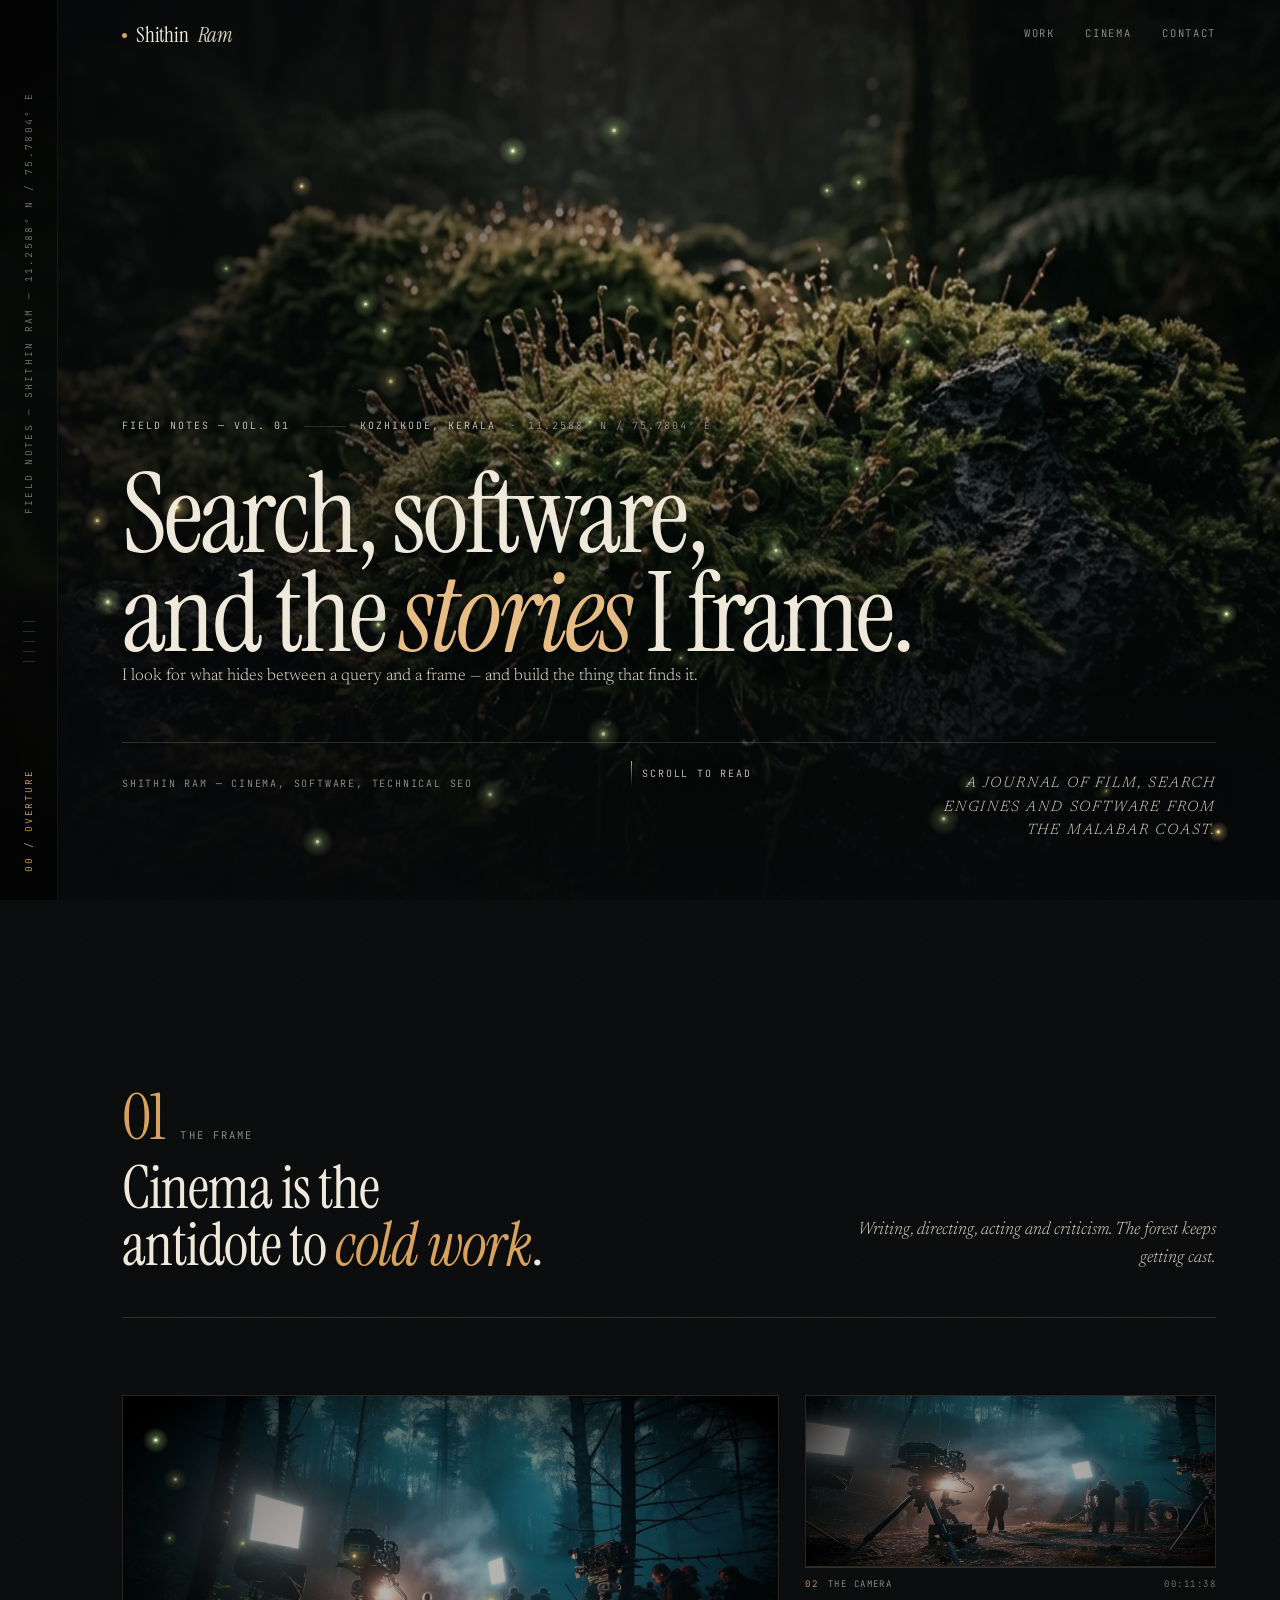
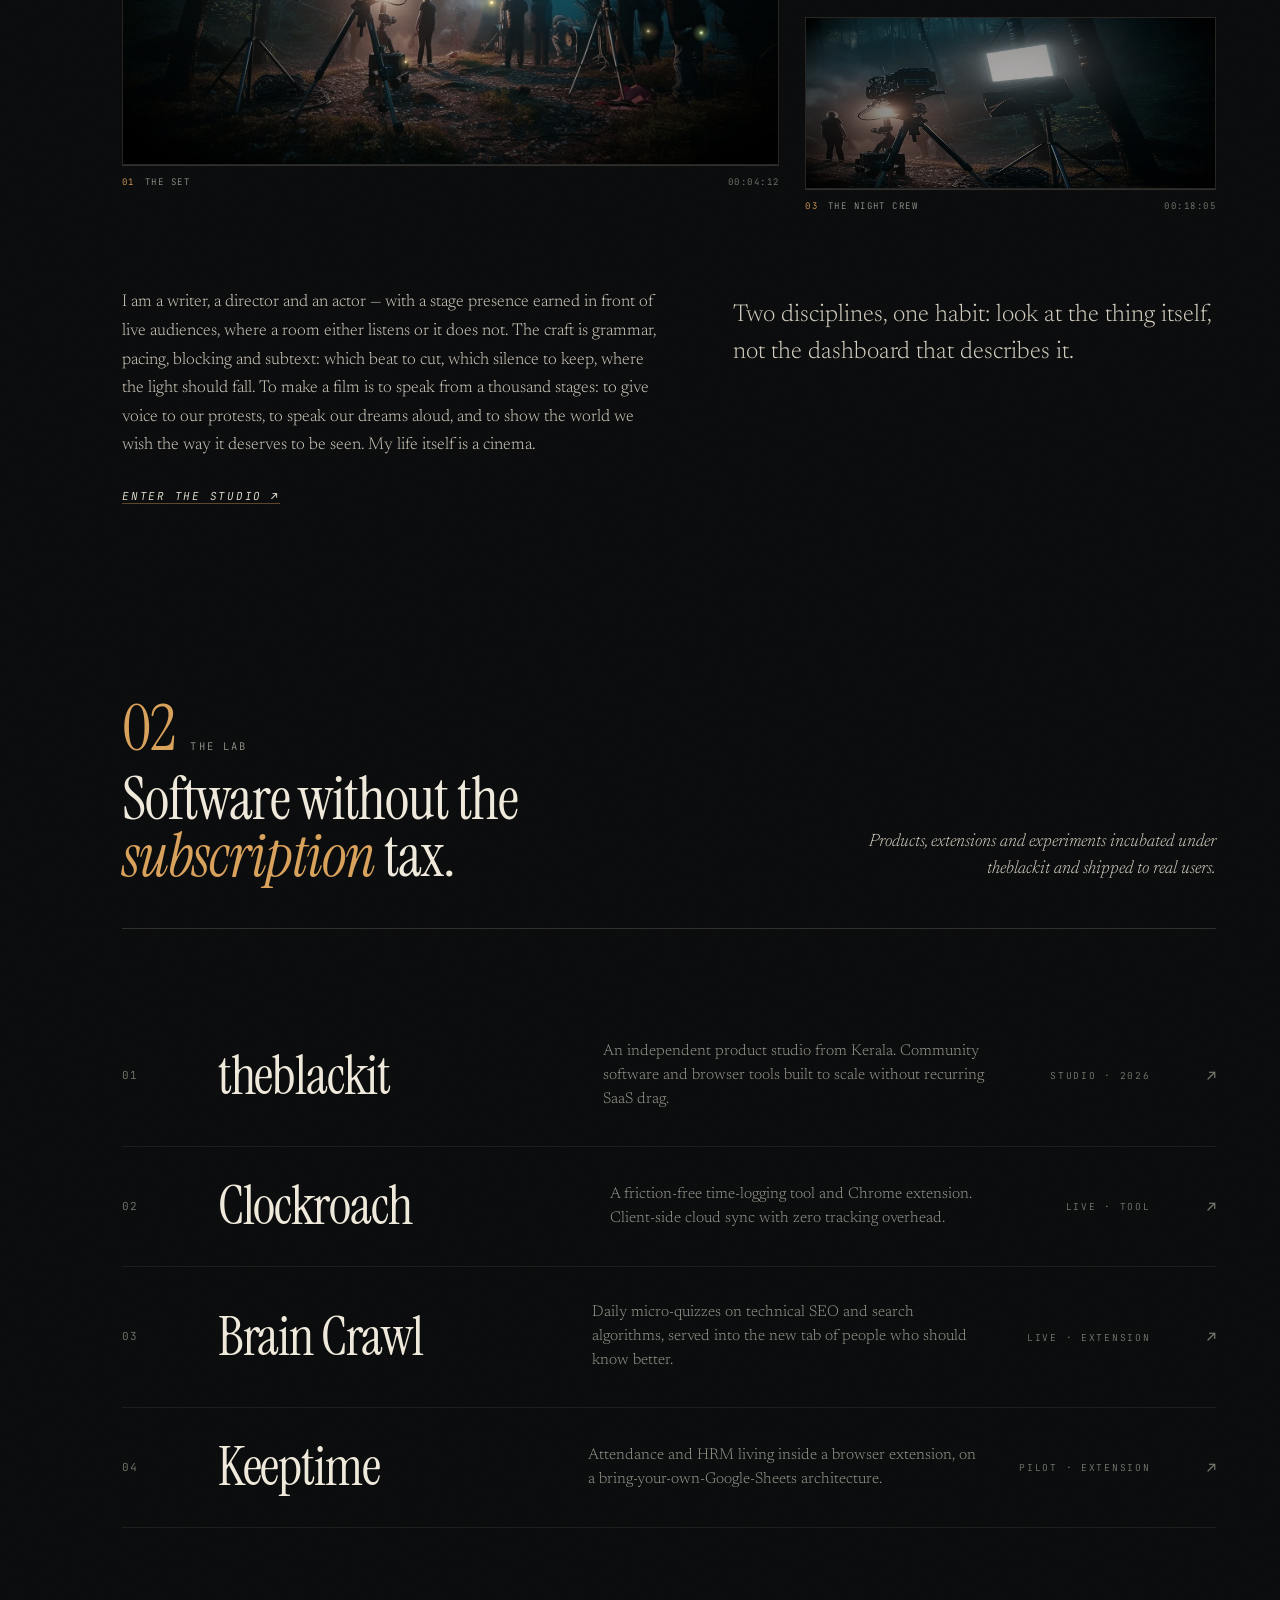
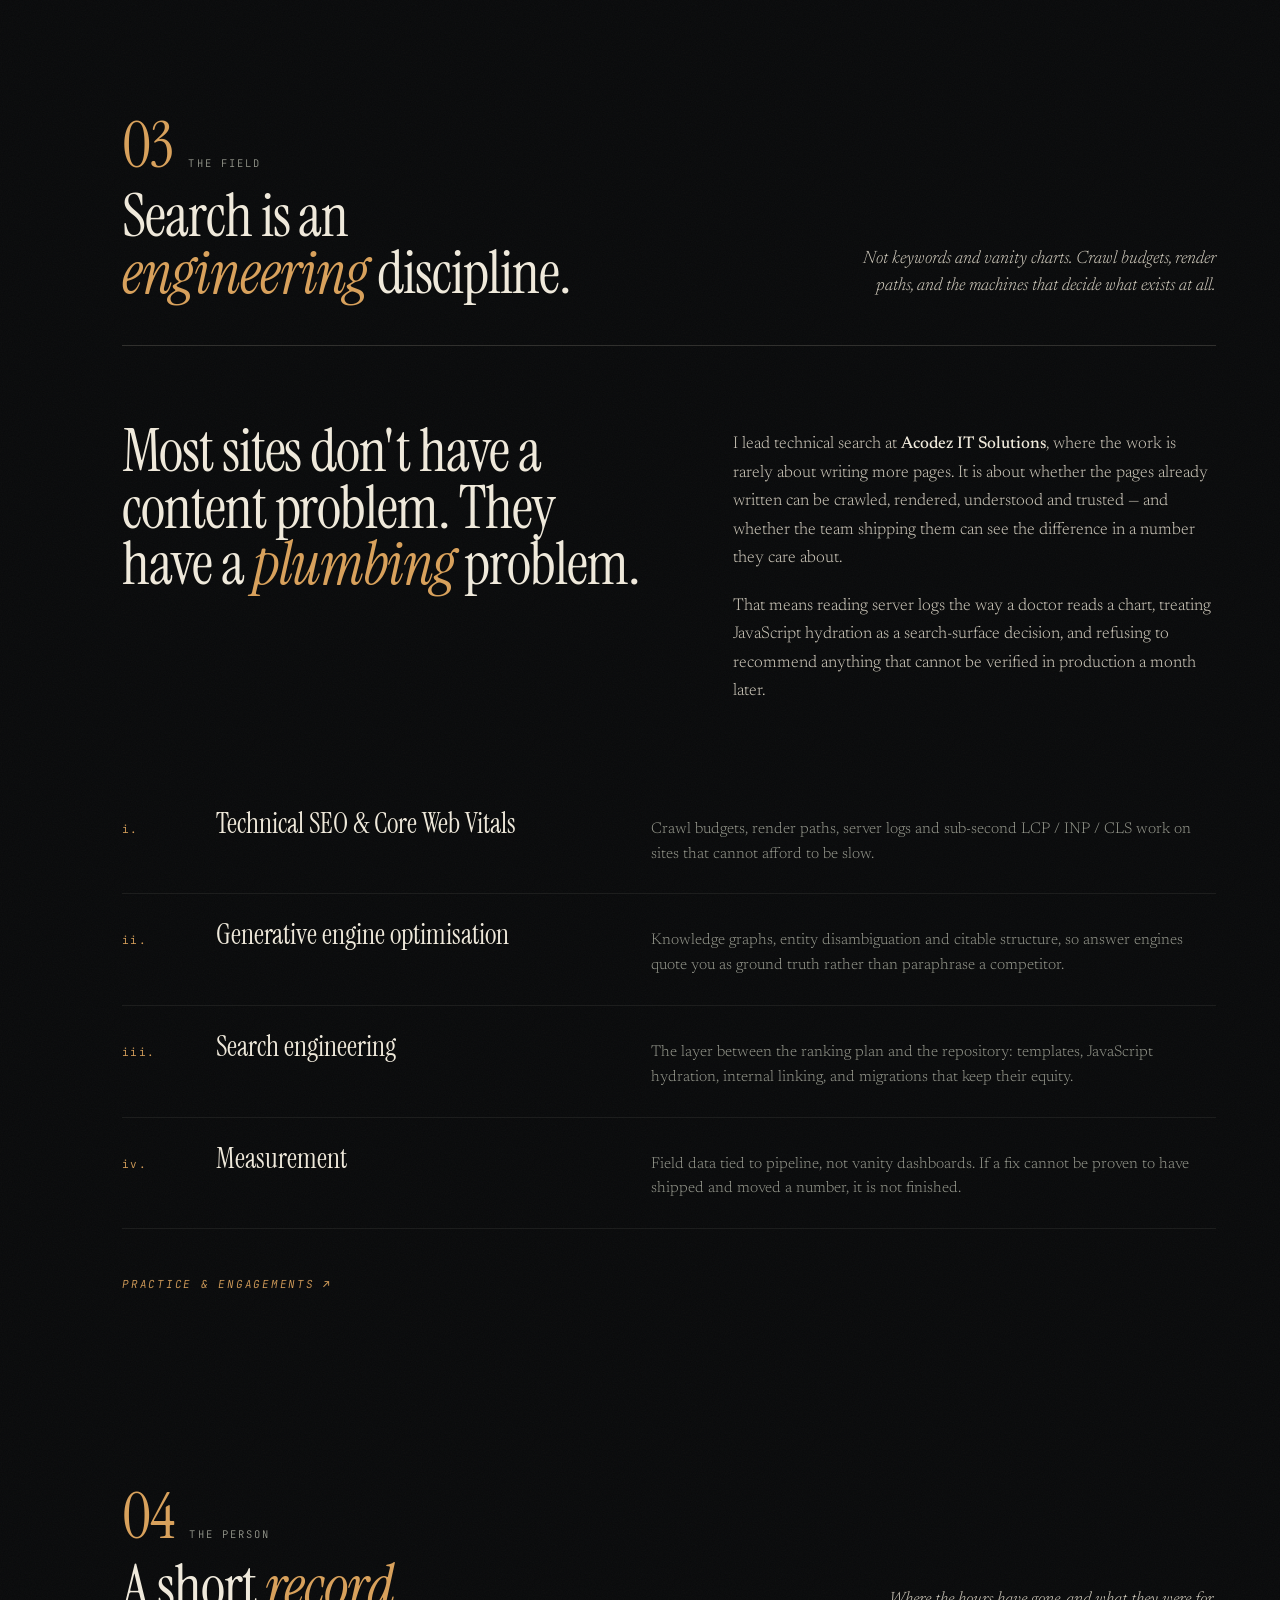
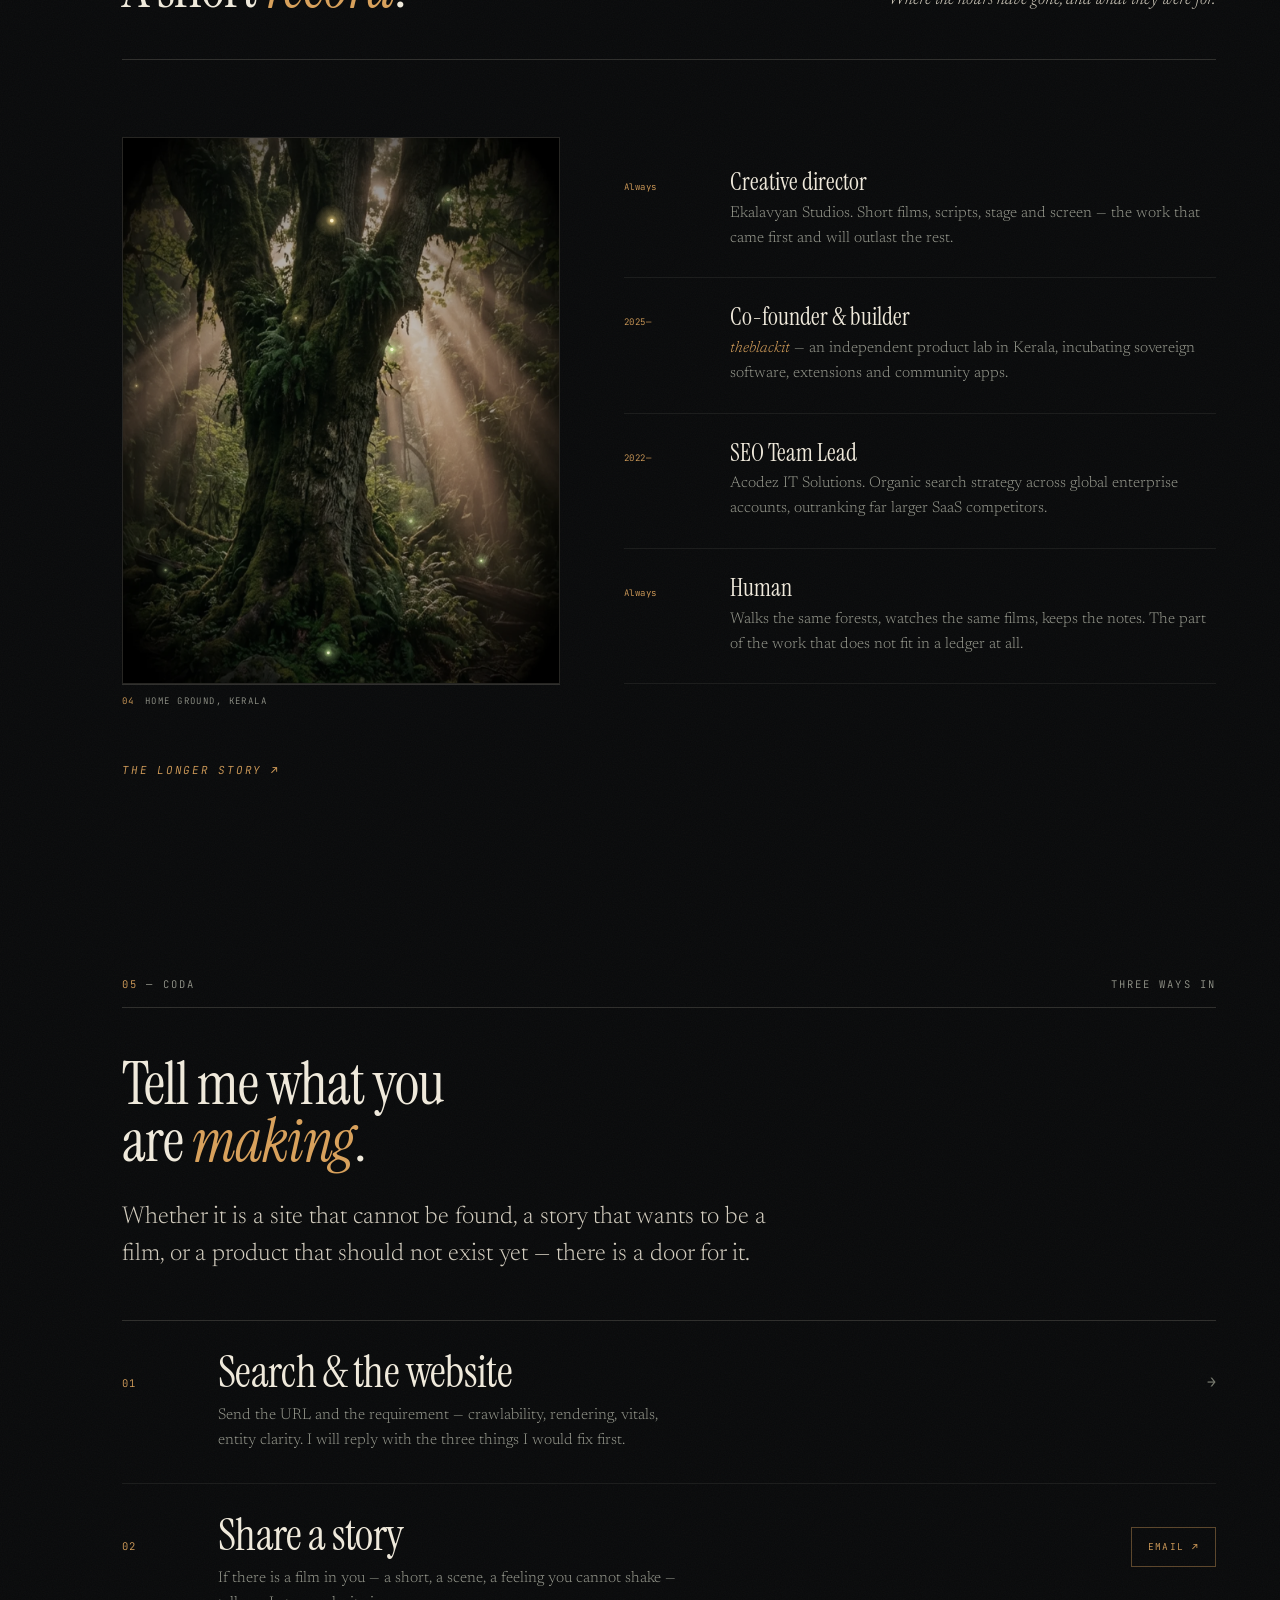
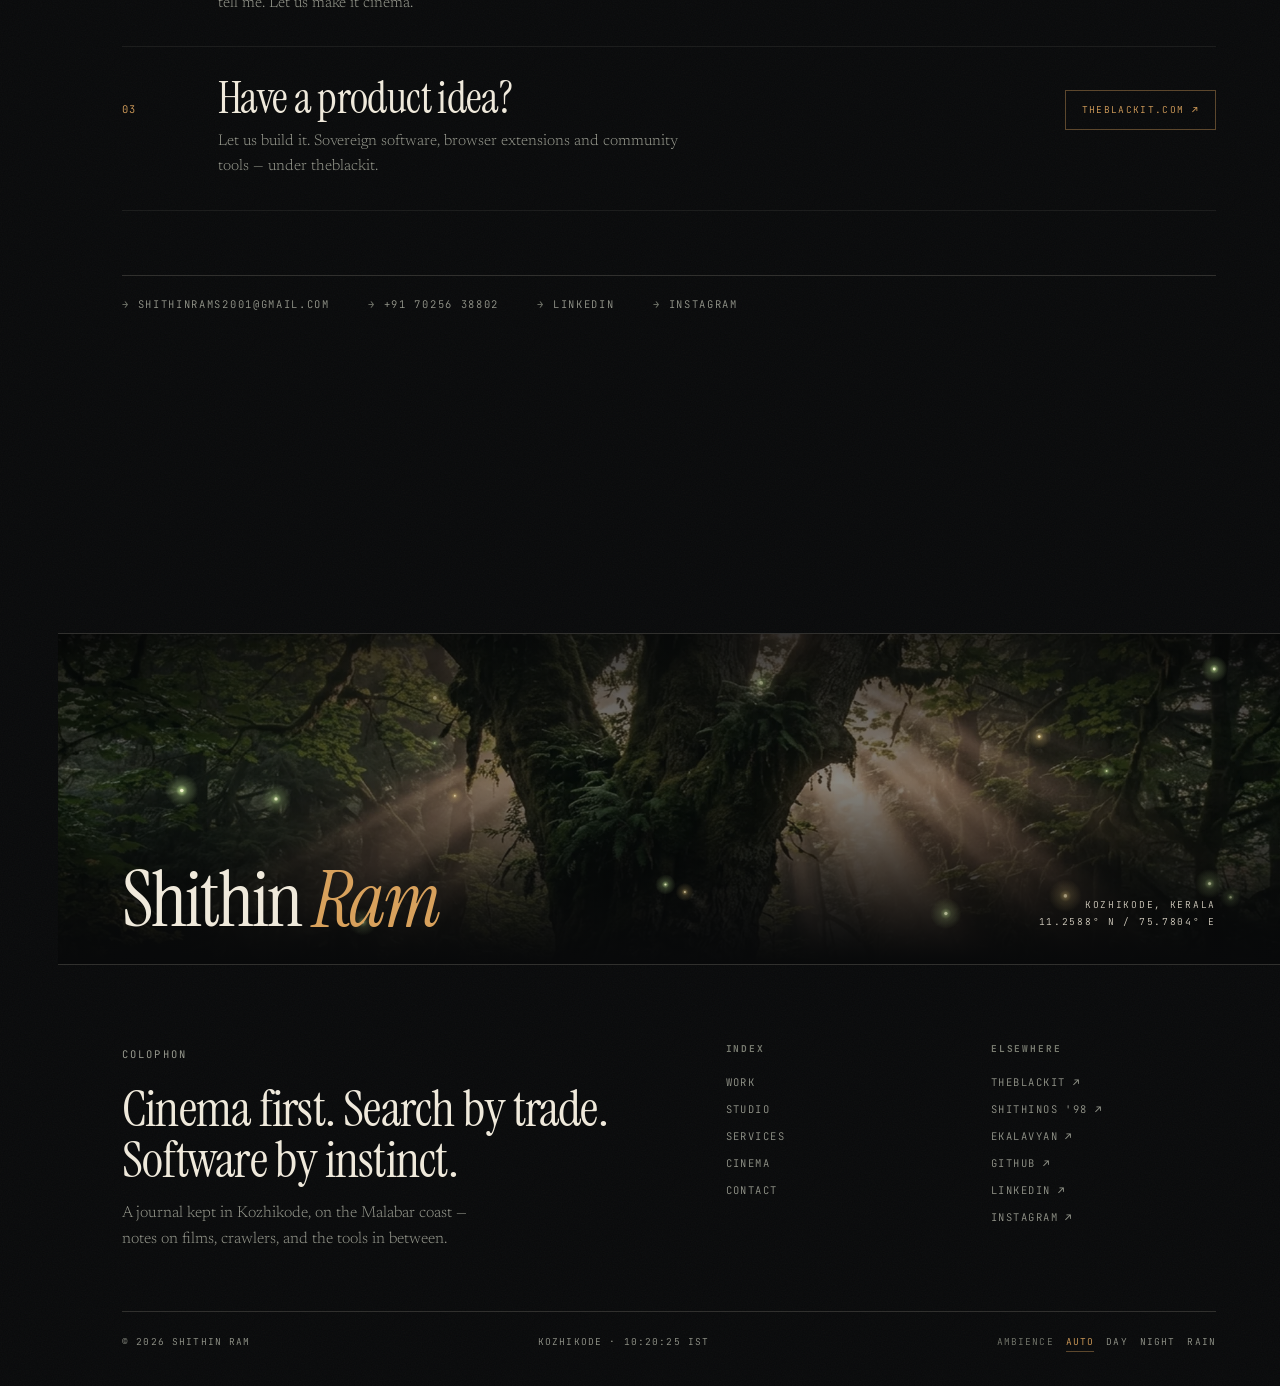
==== commit bb2aba15: "Add structured data, JPEG social card and lazy image loading Four SEO fixes before the main-domain d" ====
--- a/index.html
+++ b/index.html
@@ -14,8 +14,16 @@
 <meta property="og:description" content="Shithin Ram — filmmaker, technical SEO lead and co-founder of theblackit. Kozhikode, Kerala.">
 <meta property="og:url" content="https://shithin.com/">
 <meta property="og:site_name" content="Shithin Ram">
-<meta property="og:image" content="https://shithin.com/img/og.webp">
+<meta property="og:image" content="https://shithin.com/img/og.jpg">
+<meta property="og:image:type" content="image/jpeg">
+<meta property="og:image:width" content="1200">
+<meta property="og:image:height" content="630">
+<meta property="og:image:alt" content="A dark forest clearing, lit by low light">
 <meta name="twitter:card" content="summary_large_image">
+<meta name="twitter:title" content="Shithin Ram — Filmmaker, Technical SEO & Co-Founder @ theblackit">
+<meta name="twitter:description" content="Shithin Ram — filmmaker, technical SEO lead and co-founder of theblackit. Kozhikode, Kerala.">
+<meta name="twitter:image" content="https://shithin.com/img/og.jpg">
+<meta name="twitter:image:alt" content="A dark forest clearing, lit by low light">
 <meta name="theme-color" content="#08090a">
 <link rel="icon" type="image/svg+xml" href="img/favicon.svg">
 <link rel="preconnect" href="https://fonts.googleapis.com">
@@ -23,6 +31,7 @@
 <link href="https://fonts.googleapis.com/css2?family=Instrument+Serif:ital@0;1&family=JetBrains+Mono:wght@300;400;500&family=Newsreader:ital,opsz,wght@0,6..72,200;0,6..72,300;0,6..72,400;1,6..72,300&display=swap" rel="stylesheet">
 <link rel="stylesheet" href="css/site.css">
 <script>document.documentElement.className+=' js';</script>
+<script type="application/ld+json">{"@context":"https://schema.org","@graph":[{"@type":"Person","@id":"https://shithin.com/#person","name":"Shithin Ram","alternateName":"Shithin Ram S","url":"https://shithin.com/","image":"https://shithin.com/img/og.jpg","jobTitle":"SEO Team Lead","worksFor":{"@type":"Organization","name":"Acodez IT Solutions"},"memberOf":{"@id":"https://theblackit.com/#organization"},"knowsAbout":["Technical SEO","Core Web Vitals","Generative engine optimisation","Search engine architecture","Filmmaking","Screenwriting","Film criticism"],"sameAs":["https://www.linkedin.com/in/shithin-ram-158327246/","https://www.instagram.com/_shithin_s_/","https://www.youtube.com/@EkalavyansStudio","https://github.com/shithins/"]},{"@type":"Organization","@id":"https://theblackit.com/#organization","name":"theblackit","url":"https://theblackit.com","description":"Independent product studio in Kerala building sovereign software, browser extensions and community apps.","founder":{"@id":"https://shithin.com/#person"}},{"@type":"WebSite","@id":"https://shithin.com/#website","url":"https://shithin.com/","name":"Shithin Ram — Field Notes","inLanguage":"en","publisher":{"@id":"https://shithin.com/#person"}},{"@type":"WebPage","@id":"https://shithin.com/#webpage","url":"https://shithin.com/","name":"Shithin Ram — Filmmaker, Technical SEO & Co-Founder @ theblackit","description":"Shithin Ram — filmmaker, technical SEO lead and co-founder of theblackit. Kozhikode, Kerala.","inLanguage":"en","isPartOf":{"@id":"https://shithin.com/#website"},"about":{"@id":"https://shithin.com/#person"},"primaryImageOfPage":{"@type":"ImageObject","url":"https://shithin.com/img/og.jpg"}}]}</script>
 </head>
 <body class="has-rail">
 <div class="progress" id="progress" aria-hidden="true"></div>
@@ -89,20 +98,20 @@
       <div class="screening screening--feature">
         <figure class="frame frame--drift" data-reveal>
           <div class="frame__media">
-            <img class="clim-img" src="img/frame-set-01.webp" alt="A film crew at work among trees, lit by lamps" width="1600" height="900">
+            <img class="clim-img" loading="lazy" decoding="async" src="img/frame-set-01.webp" alt="A film crew at work among trees, lit by lamps" width="1600" height="900">
             <div class="fauna-field" data-fauna aria-hidden="true"></div>
           </div>
           <figcaption><span class="frame__no">01</span><span>The set</span><span class="frame__tc">00:04:12</span></figcaption>
         </figure>
         <figure class="frame" data-reveal>
           <div class="frame__media">
-            <img class="clim-img" src="img/frame-set-02.webp" alt="A camera on a tripod, crew silhouetted behind the lights" width="1600" height="900">
+            <img class="clim-img" loading="lazy" decoding="async" src="img/frame-set-02.webp" alt="A camera on a tripod, crew silhouetted behind the lights" width="1600" height="900">
           </div>
           <figcaption><span class="frame__no">02</span><span>The camera</span><span class="frame__tc">00:11:38</span></figcaption>
         </figure>
         <figure class="frame" data-reveal>
           <div class="frame__media">
-            <img class="clim-img" src="img/frame-set-05.webp" alt="The night crew at the edge of the light" width="1600" height="900">
+            <img class="clim-img" loading="lazy" decoding="async" src="img/frame-set-05.webp" alt="The night crew at the edge of the light" width="1600" height="900">
           </div>
           <figcaption><span class="frame__no">03</span><span>The night crew</span><span class="frame__tc">00:18:05</span></figcaption>
         </figure>
@@ -239,7 +248,7 @@
       <div class="figure-spread">
         <figure class="frame frame--tall" data-reveal>
           <div class="frame__media">
-            <img class="clim-img" src="img/forest-tall.webp" alt="Sunlight through a moss-covered tree" width="1100" height="1500">
+            <img class="clim-img" loading="lazy" decoding="async" src="img/forest-tall.webp" alt="Sunlight through a moss-covered tree" width="1100" height="1500">
             <div class="fauna-field" data-fauna aria-hidden="true"></div>
           </div>
           <figcaption><span class="frame__no">04</span><span>Home ground, Kerala</span></figcaption>
